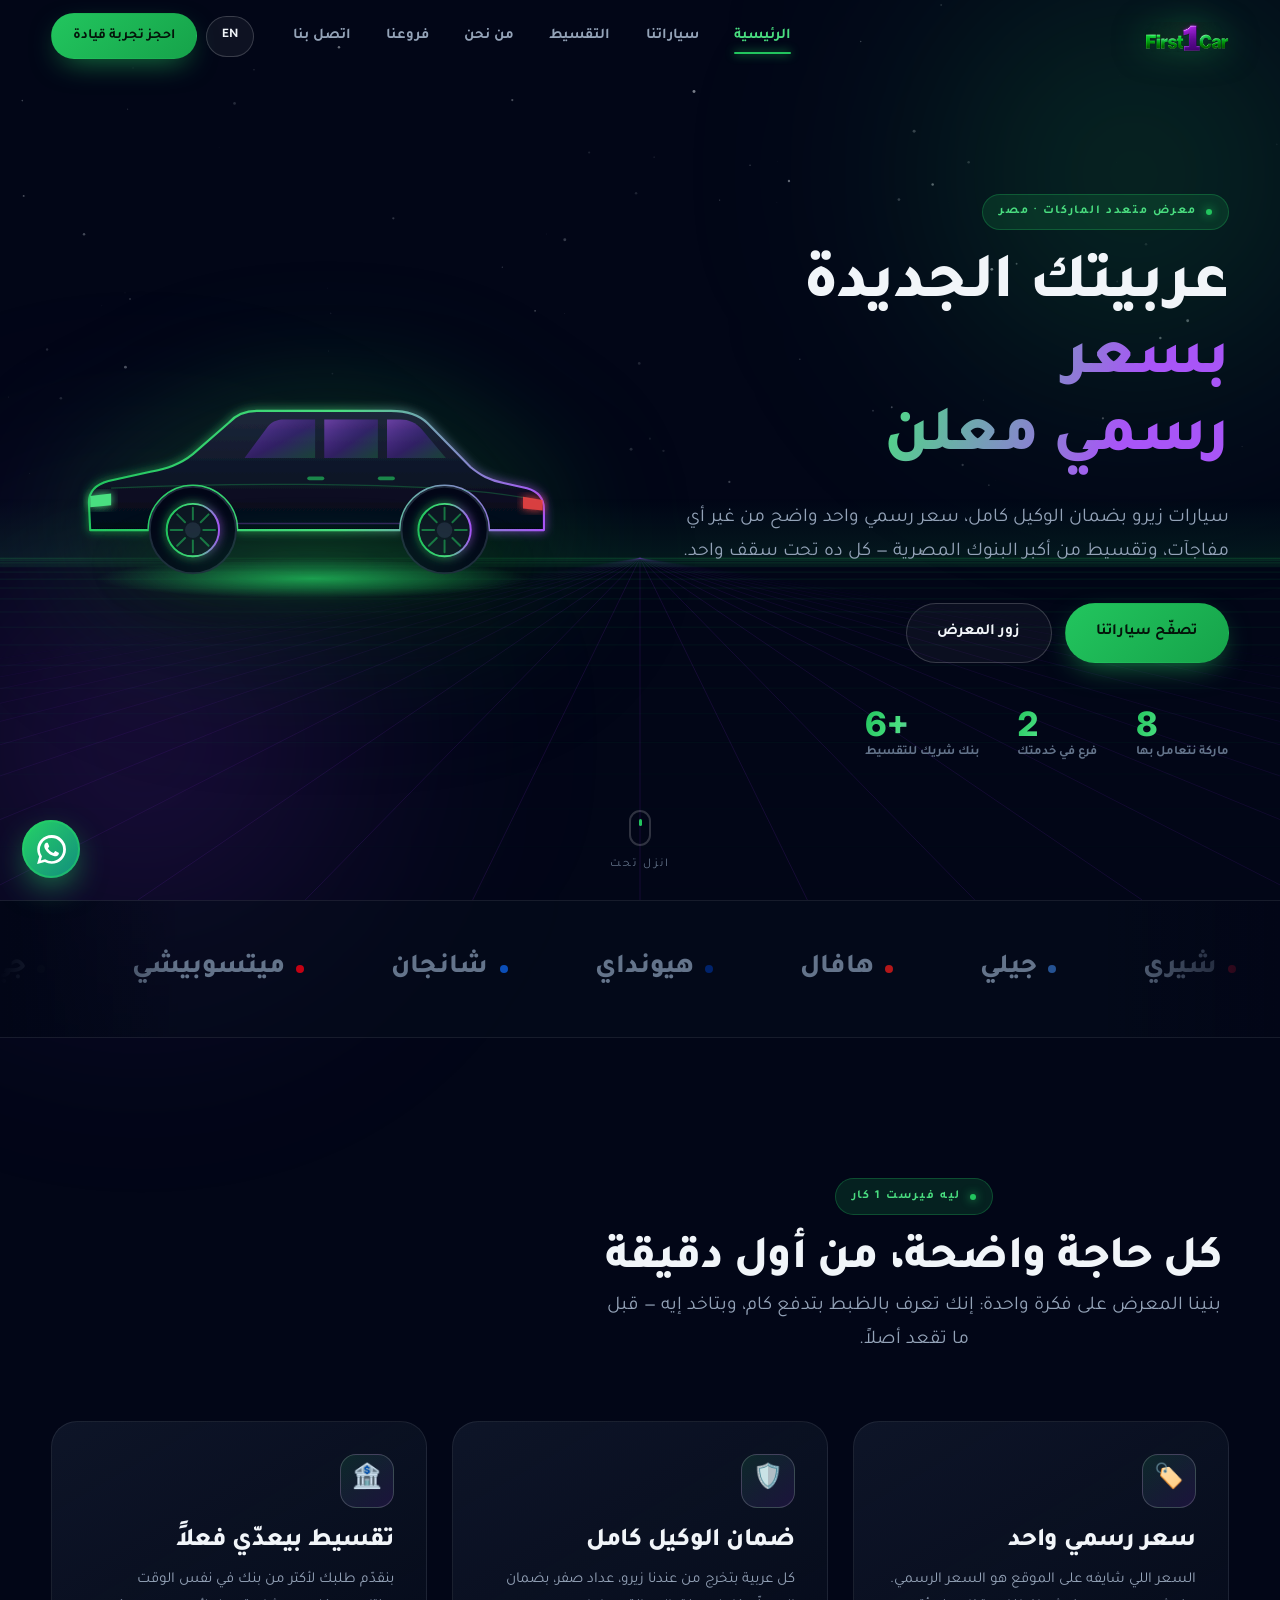
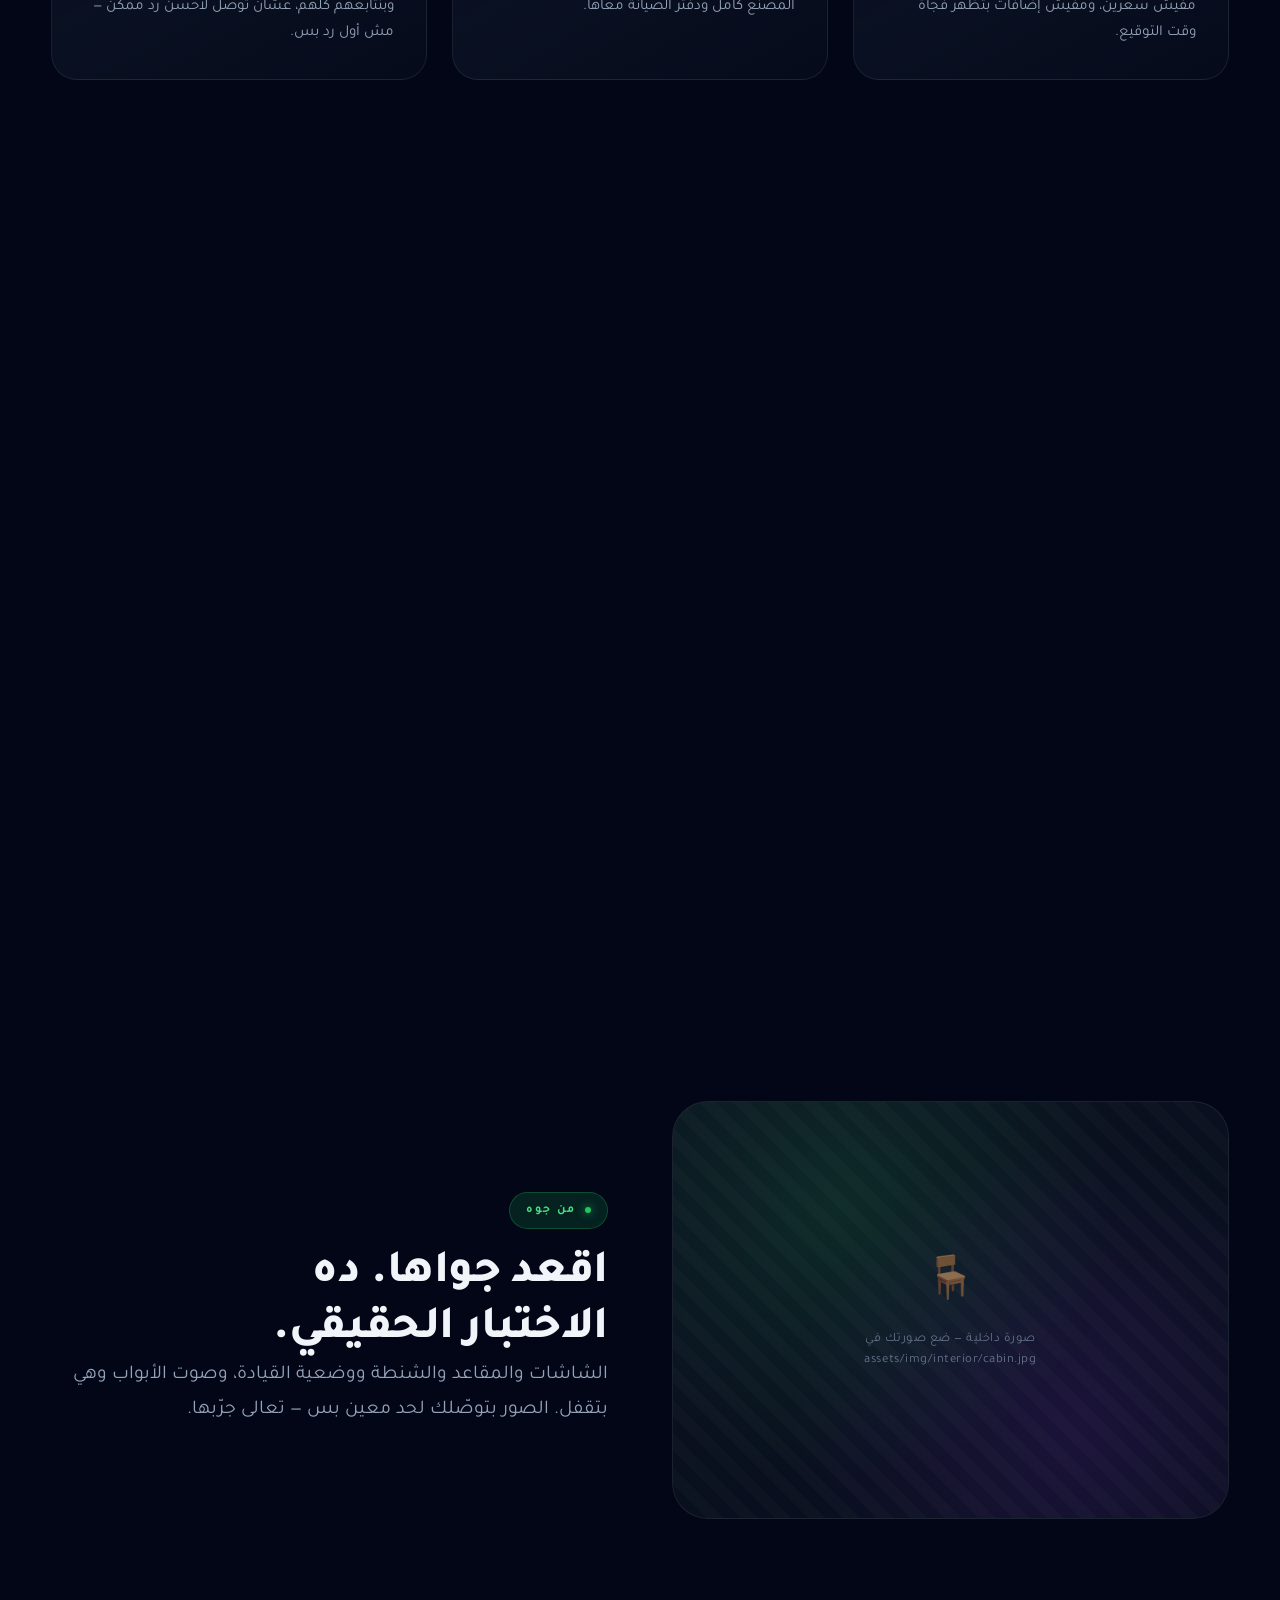
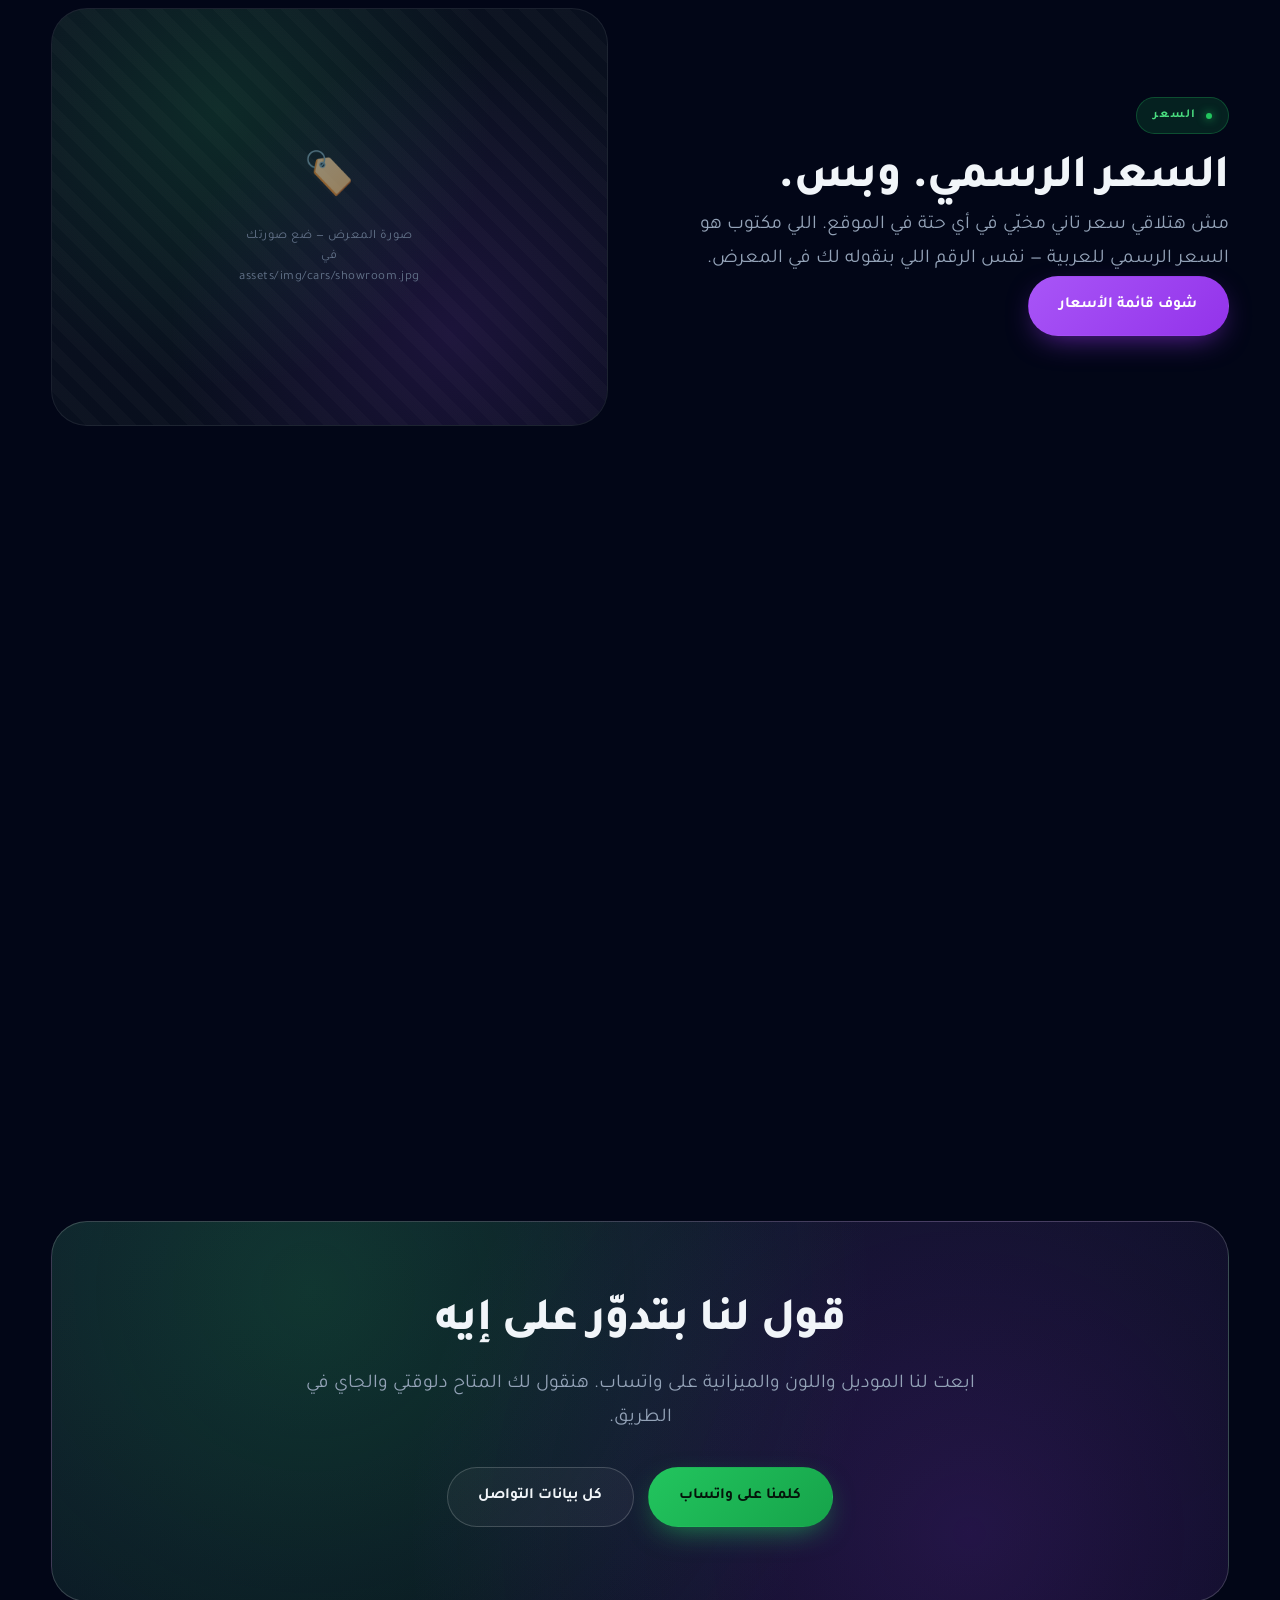
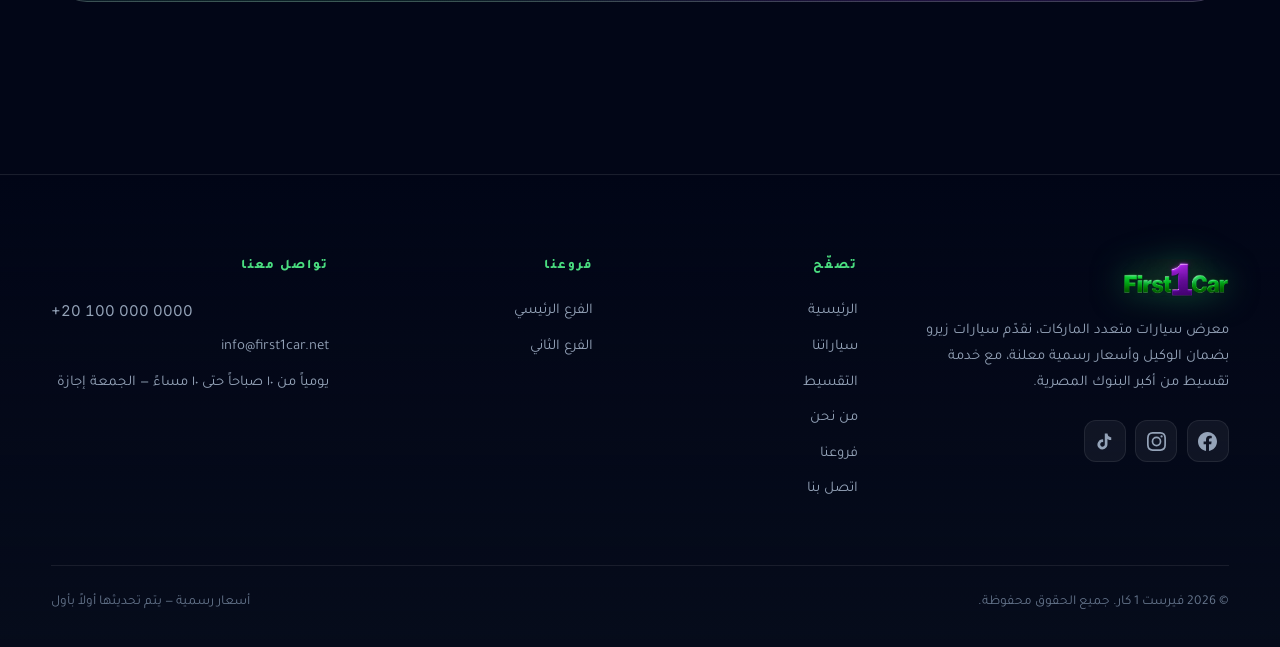
==== index.html @ 039c77cf "Add First 1 Car public website Arabic-first customer site for the showroom, with an English toggle a" ====
<!DOCTYPE html>
<html lang="ar" dir="rtl">
<head>
<meta charset="UTF-8">
<meta name="viewport" content="width=device-width,initial-scale=1,viewport-fit=cover">
<title>فيرست 1 كار — سيارات زيرو بأسعار رسمية | First 1 Car</title>
<meta name="description" content="فيرست 1 كار — معرض سيارات متعدد الماركات في مصر. سيارات زيرو بضمان الوكيل، أسعار رسمية معلنة، وتقسيط من أكبر البنوك المصرية.">
<meta name="theme-color" content="#020617">

<meta property="og:type" content="website">
<meta property="og:title" content="فيرست 1 كار — سيارات زيرو بأسعار رسمية">
<meta property="og:description" content="سيارات زيرو بضمان الوكيل، أسعار رسمية معلنة، وتقسيط من أكبر البنوك المصرية.">
<meta property="og:image" content="assets/img/logo.png">
<meta name="twitter:card" content="summary_large_image">

<link rel="icon" href="assets/img/logo.png">
<link rel="preconnect" href="https://fonts.googleapis.com">
<link rel="preconnect" href="https://fonts.gstatic.com" crossorigin>
<link href="https://fonts.googleapis.com/css2?family=Inter:wght@400;500;600;700;800&family=Tajawal:wght@400;500;700;800&display=swap" rel="stylesheet">
<link rel="stylesheet" href="assets/css/base.css">
<link rel="stylesheet" href="assets/css/components.css">
<link rel="stylesheet" href="assets/css/pages.css">
</head>
<body>

<canvas id="bg-canvas"></canvas>
<div class="bg-orb g"></div>
<div class="bg-orb v"></div>

<div id="site-header"></div>

<main>

  <!-- ═══ HERO ═══════════════════════════════════════════════════════ -->
  <section class="hero">
    <div class="hero-inner">

      <div class="hero-copy">
        <span class="eyebrow" data-en="Multi-brand showroom · Egypt">معرض متعدد الماركات · مصر</span>

        <h1>
          <span class="line"><span>عربيتك الجديدة</span></span>
          <span class="line"><span class="grad">بسعر رسمي معلن</span></span>
        </h1>

        <p class="lead" data-en="Brand-new cars with full agency warranty, one clear official price with nothing hidden, and instalment plans from Egypt's biggest banks — all under one roof.">
          سيارات زيرو بضمان الوكيل كامل، سعر رسمي واحد واضح من غير أي مفاجآت،
          وتقسيط من أكبر البنوك المصرية — كل ده تحت سقف واحد.
        </p>

        <div class="hero-cta">
          <a class="btn btn-primary" href="cars.html" data-en="Browse our cars">تصفّح سياراتنا</a>
          <a class="btn btn-ghost" href="branches.html" data-en="Visit a showroom">زور المعرض</a>
        </div>

        <div class="hero-trust">
          <div>
            <b class="num grad" data-count="8" data-suffix="">0</b>
            <small data-en="Brands we carry">ماركة نتعامل بها</small>
          </div>
          <div>
            <b class="num grad" data-count="2" data-suffix="">0</b>
            <small data-en="Showrooms">فرع في خدمتك</small>
          </div>
          <div>
            <b class="num grad" data-count="6" data-suffix="+">0</b>
            <small data-en="Partner banks">بنك شريك للتقسيط</small>
          </div>
        </div>
      </div>

      <div class="hero-stage">
        <div class="streaks">
          <span class="streak" style="top:28%;inset-inline-start:0;width:40%;animation-delay:0s"></span>
          <span class="streak" style="top:52%;inset-inline-start:0;width:55%;animation-delay:.9s"></span>
          <span class="streak" style="top:71%;inset-inline-start:0;width:32%;animation-delay:1.7s"></span>
        </div>
        <img class="car-art" src="assets/img/car-hero.svg" alt="" width="800" height="400">
        <div class="car-pad"></div>
      </div>

    </div>

    <div class="scroll-hint">
      <i></i>
      <span data-en="Scroll">انزل تحت</span>
    </div>
  </section>

  <!-- ═══ BRAND MARQUEE ══════════════════════════════════════════════ -->
  <div class="marquee-wrap">
    <div class="marquee" id="marquee"></div>
  </div>

  <!-- ═══ WHY US ═════════════════════════════════════════════════════ -->
  <section class="section">
    <div class="shell">
      <div class="section-head center reveal">
        <span class="eyebrow" data-en="Why First 1 Car">ليه فيرست 1 كار</span>
        <h2 data-en="Everything clear, from the first minute">كل حاجة واضحة، من أول دقيقة</h2>
        <p class="lead" data-en="We built our showroom on one idea: you should know exactly what you are paying and exactly what you are getting — before you sit down.">
          بنينا المعرض على فكرة واحدة: إنك تعرف بالظبط بتدفع كام، وبتاخد إيه — قبل ما تقعد أصلاً.
        </p>
      </div>

      <div class="grid grid-3">
        <article class="card reveal">
          <div class="f-icon">🏷️</div>
          <h3 data-en="One official price">سعر رسمي واحد</h3>
          <p data-en="The price you see on this website is the official price. No two-tier pricing, no surprise add-ons at signing.">
            السعر اللي شايفه على الموقع هو السعر الرسمي. مفيش سعرين، ومفيش إضافات بتظهر فجأة وقت التوقيع.
          </p>
        </article>

        <article class="card reveal" data-delay="1">
          <div class="f-icon">🛡️</div>
          <h3 data-en="Full agency warranty">ضمان الوكيل كامل</h3>
          <p data-en="Every car leaves us brand new, zero kilometres, with the manufacturer's full warranty and service book.">
            كل عربية بتخرج من عندنا زيرو، عداد صفر، بضمان المصنّع كامل ودفتر الصيانة معاها.
          </p>
        </article>

        <article class="card reveal" data-delay="2">
          <div class="f-icon">🏦</div>
          <h3 data-en="Financing that actually gets approved">تقسيط بيعدّي فعلاً</h3>
          <p data-en="We file your request with several banks at once and follow every one of them up, so you get the best answer available — not just the first.">
            بنقدّم طلبك لأكتر من بنك في نفس الوقت وبنتابعهم كلهم، عشان توصل لأحسن رد ممكن — مش أول رد بس.
          </p>
        </article>

        <article class="card reveal">
          <div class="f-icon">🚗</div>
          <h3 data-en="Eight brands, one showroom">٨ ماركات، معرض واحد</h3>
          <p data-en="Compare a Tiggo against a Jolion against a Tucson in the same visit, with someone who knows all three.">
            قارن بين تيجو وجوليون وتوسان في نفس الزيارة، مع حد فاهم في التلاتة كويس.
          </p>
        </article>

        <article class="card reveal" data-delay="1">
          <div class="f-icon">📍</div>
          <h3 data-en="Branches close to you">فروع قريبة منك</h3>
          <p data-en="Our showrooms are open daily, and any car in stock at one branch can be brought to the other.">
            معارضنا فاتحة يومياً، وأي عربية موجودة في فرع نقدر نجيبها للفرع التاني.
          </p>
        </article>

        <article class="card reveal" data-delay="2">
          <div class="f-icon">🤝</div>
          <h3 data-en="We stay after the sale">وجودنا مبيخلصش بالبيع</h3>
          <p data-en="Licensing, plates, insurance, first service — we walk you through the parts nobody explains.">
            الترخيص واللوحات والتأمين وأول صيانة — بنمشي معاك في الحاجات اللي محدش بيشرحها.
          </p>
        </article>
      </div>
    </div>
  </section>

  <!-- ═══ SHOWCASE ═══════════════════════════════════════════════════ -->
  <section class="showcase">
    <div class="shell">

      <div class="showcase-row reveal">
        <div class="showcase-copy">
          <span class="eyebrow" data-en="The exterior">من بره</span>
          <h2 data-en="Every angle, before you commit">شوفها من كل زاوية، قبل ما تقرر</h2>
          <p class="lead" data-en="Walk around the car in the showroom, in daylight, with the paint clean and the doors open. We would rather you take an hour now than have a question later.">
            لُف حوالين العربية في المعرض، في ضوء النهار، والدهان نضيف والأبواب مفتوحة.
            نفضّل تاخد ساعة دلوقتي، على إن يفضل عندك سؤال بعدين.
          </p>
        </div>
        <div class="showcase-media">
          <div class="ph"><div class="ph-inner"><span>🚘</span>
            <small data-en="Exterior photo — drop your own image at assets/img/cars/exterior.jpg">
              صورة خارجية — ضع صورتك في assets/img/cars/exterior.jpg</small>
          </div></div>
        </div>
      </div>

      <div class="showcase-row reveal">
        <div class="showcase-copy">
          <span class="eyebrow" data-en="The interior">من جوه</span>
          <h2 data-en="Sit in it. That is the real test.">اقعد جواها. ده الاختبار الحقيقي.</h2>
          <p class="lead" data-en="Screens, seats, boot space, the driving position, how the doors sound when they close. Photos only get you so far — come and try it.">
            الشاشات والمقاعد والشنطة ووضعية القيادة، وصوت الأبواب وهي بتقفل.
            الصور بتوصّلك لحد معين بس — تعالى جرّبها.
          </p>
        </div>
        <div class="showcase-media">
          <div class="ph"><div class="ph-inner"><span>🪑</span>
            <small data-en="Interior photo — drop your own image at assets/img/interior/cabin.jpg">
              صورة داخلية — ضع صورتك في assets/img/interior/cabin.jpg</small>
          </div></div>
        </div>
      </div>

      <div class="showcase-row reveal">
        <div class="showcase-copy">
          <span class="eyebrow" data-en="The price">السعر</span>
          <h2 data-en="The official price. That is all we publish.">السعر الرسمي. وبس.</h2>
          <p class="lead" data-en="You will not find a second price hidden anywhere on this site. What is listed is the official price of the car — the same number we quote in the showroom.">
            مش هتلاقي سعر تاني مخبّي في أي حتة في الموقع. اللي مكتوب هو السعر الرسمي للعربية —
            نفس الرقم اللي بنقوله لك في المعرض.
          </p>
          <a class="btn btn-violet" href="cars.html" data-en="See the price list">شوف قائمة الأسعار</a>
        </div>
        <div class="showcase-media">
          <div class="ph"><div class="ph-inner"><span>🏷️</span>
            <small data-en="Showroom photo — drop your own image at assets/img/cars/showroom.jpg">
              صورة المعرض — ضع صورتك في assets/img/cars/showroom.jpg</small>
          </div></div>
        </div>
      </div>

    </div>
  </section>

  <!-- ═══ STATS ══════════════════════════════════════════════════════ -->
  <section class="section">
    <div class="shell">
      <div class="grid grid-4">
        <div class="stat reveal">
          <b class="num" data-count="8">0</b>
          <small data-en="Brands">ماركة</small>
        </div>
        <div class="stat reveal" data-delay="1">
          <b class="num" data-count="20" data-suffix="+">0</b>
          <small data-en="Models available">موديل متاح</small>
        </div>
        <div class="stat reveal" data-delay="2">
          <b class="num" data-count="6" data-suffix="+">0</b>
          <small data-en="Partner banks">بنك شريك</small>
        </div>
        <div class="stat reveal" data-delay="3">
          <b class="num" data-count="0">0</b>
          <small data-en="Kilometres on every car">كيلومتر على كل عربية</small>
        </div>
      </div>
    </div>
  </section>

  <!-- ═══ CTA ════════════════════════════════════════════════════════ -->
  <section class="section">
    <div class="shell">
      <div class="cta-band reveal">
        <h2 data-en="Tell us what you are looking for">قول لنا بتدوّر على إيه</h2>
        <p class="lead" data-en="Send us the model, the colour and your budget on WhatsApp. We will tell you what is available now and what is on the way.">
          ابعت لنا الموديل واللون والميزانية على واتساب. هنقول لك المتاح دلوقتي والجاي في الطريق.
        </p>
        <div class="hero-cta">
          <a class="btn btn-primary" id="cta-wa" href="#" target="_blank" rel="noopener" data-en="Chat on WhatsApp">كلمنا على واتساب</a>
          <a class="btn btn-ghost" href="contact.html" data-en="All contact details">كل بيانات التواصل</a>
        </div>
      </div>
    </div>
  </section>

</main>

<div id="site-footer"></div>

<script src="assets/js/data.js"></script>
<script src="assets/js/site.js"></script>
<script src="assets/js/bg.js"></script>
<script>
  document.getElementById('cta-wa').href = 'https://wa.me/' + SITE.contact.whatsapp;
</script>
</body>
</html>
---- assets/css/base.css ----
/* ============================================================================
   First 1 Car — Design system
   Brand: neon green (#22c55e) + violet (#9333ea) on near-black, taken from
   the logo and the internal system's existing look.
   ============================================================================ */

:root{
  /* brand */
  --green:#22c55e;   --green-2:#4ade80;  --green-dim:rgba(34,197,94,.14);
  --violet:#9333ea;  --violet-2:#a855f7; --violet-dim:rgba(147,51,234,.14);

  /* surfaces */
  --bg:#020617;      --bg-2:#070d1c;     --bg-3:#0b1220;
  --surface:rgba(15,23,42,.72);
  --surface-solid:#0d1526;
  --border:rgba(255,255,255,.08);
  --border-hi:rgba(255,255,255,.18);

  /* text */
  --text:#f1f5f9;    --muted:#94a3b8;    --faint:#64748b;

  /* type */
  --font-ar:'Tajawal',system-ui,sans-serif;
  --font-en:'Inter',system-ui,sans-serif;

  /* shape */
  --r-sm:12px; --r:18px; --r-lg:26px; --r-xl:36px;
  --shell:min(1240px,92vw);

  /* motion */
  --ease:cubic-bezier(.22,1,.36,1);
  --tr:.45s var(--ease);

  --nav-h:74px;
}

*,*::before,*::after{margin:0;padding:0;box-sizing:border-box}

html{
  scroll-behavior:smooth;
  -webkit-text-size-adjust:100%;
}

body{
  background:var(--bg);
  color:var(--text);
  font-family:var(--font-ar);
  font-size:16px;
  line-height:1.75;
  overflow-x:hidden;
  -webkit-font-smoothing:antialiased;
  text-rendering:optimizeLegibility;
}
html[lang="en"] body{font-family:var(--font-en);line-height:1.65}

/* the page sits above the fixed canvas backdrop */
main,footer,header{position:relative;z-index:2}

img{max-width:100%;display:block}
a{color:inherit;text-decoration:none}
button,input,textarea,select{font:inherit;color:inherit}
::selection{background:var(--violet);color:#fff}

/* ── Typography ───────────────────────────────────────────────────────── */
h1,h2,h3,h4{line-height:1.2;font-weight:800;letter-spacing:-.01em}
h1{font-size:clamp(2.2rem,5.6vw,4rem);text-wrap:balance}
h2{font-size:clamp(1.75rem,4vw,2.9rem);text-wrap:balance}
h3{font-size:clamp(1.2rem,2.4vw,1.6rem)}
p{color:var(--muted)}

.lead{font-size:clamp(1.02rem,2.1vw,1.22rem);color:var(--muted);max-width:62ch}

/* gradient headline text */
.grad{
  background:linear-gradient(110deg,var(--green) 0%,var(--green-2) 32%,var(--violet-2) 78%);
  -webkit-background-clip:text;background-clip:text;
  -webkit-text-fill-color:transparent;color:transparent;
}
.grad-v{
  background:linear-gradient(110deg,var(--violet-2),var(--green-2));
  -webkit-background-clip:text;background-clip:text;
  -webkit-text-fill-color:transparent;color:transparent;
}

/* ── Layout ───────────────────────────────────────────────────────────── */
.shell{width:var(--shell);margin-inline:auto}
.section{padding:clamp(72px,11vw,148px) 0;position:relative}
.section-head{margin-bottom:clamp(36px,5vw,64px);max-width:70ch}

.eyebrow{
  display:inline-flex;align-items:center;gap:.55rem;
  font-size:.76rem;font-weight:700;letter-spacing:.14em;text-transform:uppercase;
  color:var(--green-2);
  background:var(--green-dim);
  border:1px solid rgba(34,197,94,.28);
  padding:.42rem 1rem;border-radius:999px;margin-bottom:1.15rem;
}
.eyebrow::before{
  content:"";width:6px;height:6px;border-radius:50%;
  background:var(--green);box-shadow:0 0 10px var(--green);
  animation:pulse 2.4s ease-in-out infinite;
}
@keyframes pulse{0%,100%{opacity:1;transform:scale(1)}50%{opacity:.35;transform:scale(.7)}}

/* ── Buttons ──────────────────────────────────────────────────────────── */
.btn{
  display:inline-flex;align-items:center;justify-content:center;gap:.6rem;
  padding:.95rem 1.9rem;border-radius:999px;border:1px solid transparent;
  font-weight:700;font-size:.97rem;cursor:pointer;
  transition:transform var(--tr),box-shadow var(--tr),background var(--tr),border-color var(--tr);
  will-change:transform;
}
.btn:hover{transform:translateY(-3px)}
.btn:active{transform:translateY(-1px)}

.btn-primary{
  background:linear-gradient(135deg,var(--green),#16a34a);
  color:#04140a;
  box-shadow:0 10px 30px -10px rgba(34,197,94,.7);
}
.btn-primary:hover{box-shadow:0 18px 44px -12px rgba(34,197,94,.85)}

.btn-violet{
  background:linear-gradient(135deg,var(--violet-2),var(--violet));
  color:#fff;
  box-shadow:0 10px 30px -10px rgba(147,51,234,.7);
}
.btn-violet:hover{box-shadow:0 18px 44px -12px rgba(147,51,234,.85)}

.btn-ghost{
  background:rgba(255,255,255,.04);
  border-color:var(--border-hi);
  color:var(--text);
  backdrop-filter:blur(12px);
}
.btn-ghost:hover{background:rgba(255,255,255,.09);border-color:var(--green)}

/* ── Cards / glass ────────────────────────────────────────────────────── */
.glass{
  background:var(--surface);
  border:1px solid var(--border);
  border-radius:var(--r-lg);
  backdrop-filter:blur(22px);
  -webkit-backdrop-filter:blur(22px);
}

.card{
  position:relative;overflow:hidden;
  background:linear-gradient(150deg,rgba(15,23,42,.9),rgba(7,13,28,.75));
  border:1px solid var(--border);
  border-radius:var(--r-lg);
  padding:clamp(1.4rem,2.6vw,2rem);
  transition:transform var(--tr),border-color var(--tr),box-shadow var(--tr);
}
/* the sweep of light that follows the cursor */
.card::before{
  content:"";position:absolute;inset:0;pointer-events:none;opacity:0;
  transition:opacity var(--tr);
  background:radial-gradient(420px circle at var(--mx,50%) var(--my,50%),
             rgba(34,197,94,.13),transparent 62%);
}
.card:hover{
  transform:translateY(-7px);
  border-color:rgba(34,197,94,.4);
  box-shadow:0 26px 60px -28px rgba(34,197,94,.55);
}
.card:hover::before{opacity:1}

/* ── Scroll reveal ────────────────────────────────────────────────────── */
.reveal{
  opacity:0;transform:translateY(38px);
  transition:opacity .95s var(--ease),transform .95s var(--ease);
}
.reveal.in{opacity:1;transform:none}
.reveal[data-delay="1"]{transition-delay:.09s}
.reveal[data-delay="2"]{transition-delay:.18s}
.reveal[data-delay="3"]{transition-delay:.27s}
.reveal[data-delay="4"]{transition-delay:.36s}
.reveal[data-delay="5"]{transition-delay:.45s}

@media (prefers-reduced-motion:reduce){
  html{scroll-behavior:auto}
  .reveal{opacity:1;transform:none;transition:none}
  *,*::before,*::after{animation-duration:.01ms !important;animation-iteration-count:1 !important;
                       transition-duration:.01ms !important}
}

/* ── Utility ──────────────────────────────────────────────────────────── */
.center{text-align:center}
.center .lead{margin-inline:auto}
.sr-only{position:absolute;width:1px;height:1px;padding:0;overflow:hidden;
  clip:rect(0,0,0,0);white-space:nowrap;border:0}

/* numbers stay latin & LTR even inside Arabic text */
.num{font-family:var(--font-en);font-variant-numeric:tabular-nums;direction:ltr;unicode-bidi:isolate}

/* mirror-safe icons in RTL */
html[dir="rtl"] .flip{transform:scaleX(-1)}
---- assets/css/components.css ----
/* ============================================================================
   First 1 Car — Navigation, footer, and shared page furniture
   ============================================================================ */

/* ── Fixed canvas backdrop (starfield + horizon grid) ─────────────────── */
#bg-canvas{
  position:fixed;inset:0;width:100%;height:100%;
  z-index:0;pointer-events:none;
}
.bg-orb{
  position:fixed;border-radius:50%;filter:blur(110px);
  z-index:0;pointer-events:none;will-change:transform;
}
.bg-orb.g{width:min(600px,70vw);height:min(600px,70vw);top:-14%;inset-inline-start:-12%;
  background:radial-gradient(circle,rgba(34,197,94,.26),transparent 68%)}
.bg-orb.v{width:min(640px,74vw);height:min(640px,74vw);bottom:-18%;inset-inline-end:-14%;
  background:radial-gradient(circle,rgba(147,51,234,.24),transparent 68%)}

/* ── Header ───────────────────────────────────────────────────────────── */
.nav{
  position:fixed;inset-inline:0;top:0;z-index:100;height:var(--nav-h);
  display:flex;align-items:center;
  transition:background var(--tr),border-color var(--tr),backdrop-filter var(--tr);
  border-bottom:1px solid transparent;
}
.nav.scrolled{
  background:rgba(2,6,23,.82);
  backdrop-filter:blur(20px);-webkit-backdrop-filter:blur(20px);
  border-bottom-color:var(--border);
}
.nav-inner{width:var(--shell);margin-inline:auto;display:flex;align-items:center;gap:1.5rem}

.brand{display:flex;align-items:center;gap:.7rem;font-weight:800;font-size:1.06rem;flex-shrink:0}
.brand img{height:30px;width:auto;filter:drop-shadow(0 0 16px rgba(34,197,94,.5))}
.footer .brand img{height:38px}

.nav-links{display:flex;align-items:center;gap:.3rem;margin-inline-start:auto}
.nav-links a{
  position:relative;padding:.55rem .95rem;border-radius:10px;
  font-size:.93rem;font-weight:600;color:var(--muted);
  transition:color var(--tr),background var(--tr);
}
.nav-links a:hover{color:var(--text);background:rgba(255,255,255,.05)}
.nav-links a.active{color:var(--green-2)}
.nav-links a.active::after{
  content:"";position:absolute;bottom:.24rem;inset-inline:.95rem;height:2px;border-radius:2px;
  background:var(--green);box-shadow:0 0 10px var(--green);
}

.nav-actions{display:flex;align-items:center;gap:.6rem;flex-shrink:0}

.lang-btn{
  padding:.5rem .9rem;border-radius:999px;cursor:pointer;
  background:rgba(255,255,255,.05);border:1px solid var(--border-hi);
  font-size:.82rem;font-weight:700;letter-spacing:.02em;
  transition:background var(--tr),border-color var(--tr),color var(--tr);
}
.lang-btn:hover{background:var(--violet-dim);border-color:var(--violet-2);color:var(--violet-2)}

.nav-cta{padding:.62rem 1.3rem;font-size:.88rem}

/* burger */
.burger{
  display:none;width:44px;height:44px;border-radius:12px;cursor:pointer;
  background:rgba(255,255,255,.05);border:1px solid var(--border-hi);
  position:relative;flex-shrink:0;
}
.burger span{
  position:absolute;inset-inline-start:12px;width:20px;height:2px;border-radius:2px;
  background:var(--text);transition:transform var(--tr),opacity var(--tr),top var(--tr);
}
.burger span:nth-child(1){top:15px}
.burger span:nth-child(2){top:21px}
.burger span:nth-child(3){top:27px}
.burger.open span:nth-child(1){top:21px;transform:rotate(45deg)}
.burger.open span:nth-child(2){opacity:0}
.burger.open span:nth-child(3){top:21px;transform:rotate(-45deg)}

/* mobile drawer */
.drawer{
  position:fixed;inset:var(--nav-h) 0 auto 0;z-index:99;
  background:rgba(2,6,23,.97);backdrop-filter:blur(24px);
  border-bottom:1px solid var(--border);
  padding:1.1rem var(--shell-pad,5vw) 1.8rem;
  display:flex;flex-direction:column;gap:.25rem;
  transform:translateY(-14px);opacity:0;visibility:hidden;
  transition:transform var(--tr),opacity var(--tr),visibility var(--tr);
}
.drawer.open{transform:none;opacity:1;visibility:visible}
.drawer a{
  padding:.95rem .6rem;border-radius:12px;font-weight:700;font-size:1.03rem;
  border-bottom:1px solid rgba(255,255,255,.05);
}
.drawer a.active{color:var(--green-2)}
.drawer .btn{margin-top:1rem}

@media (max-width:940px){
  .nav-links{display:none}
  .nav-cta{display:none}
  .burger{display:block;margin-inline-start:auto}
  .nav-actions{gap:.5rem}
}

/* ── Footer ───────────────────────────────────────────────────────────── */
.footer{
  border-top:1px solid var(--border);
  background:linear-gradient(180deg,transparent,rgba(7,13,28,.85));
  padding:clamp(48px,7vw,84px) 0 2rem;margin-top:2rem;
}
.footer-grid{
  display:grid;gap:clamp(2rem,4vw,3.4rem);
  grid-template-columns:1.5fr 1fr 1fr 1.3fr;
}
@media (max-width:860px){.footer-grid{grid-template-columns:1fr 1fr}}
@media (max-width:520px){.footer-grid{grid-template-columns:1fr}}

.footer h4{font-size:.82rem;letter-spacing:.14em;text-transform:uppercase;
  color:var(--green-2);margin-bottom:1.15rem;font-weight:800}
.footer-col a,.footer-col p{display:block;color:var(--muted);font-size:.93rem;
  padding:.3rem 0;transition:color var(--tr)}
.footer-col a:hover{color:var(--green-2)}
.footer .brand{margin-bottom:1rem}
.footer .lead{font-size:.93rem}

.socials{display:flex;gap:.6rem;margin-top:1.2rem}
.socials a{
  width:42px;height:42px;border-radius:12px;display:grid;place-items:center;
  background:rgba(255,255,255,.05);border:1px solid var(--border);
  transition:transform var(--tr),background var(--tr),border-color var(--tr);
}
.socials a:hover{transform:translateY(-4px);background:var(--green-dim);border-color:var(--green)}
.socials svg{width:19px;height:19px;fill:currentColor}

.footer-bottom{
  margin-top:clamp(2.4rem,5vw,3.6rem);padding-top:1.6rem;
  border-top:1px solid var(--border);
  display:flex;justify-content:space-between;align-items:center;gap:1rem;flex-wrap:wrap;
  font-size:.85rem;color:var(--faint);
}

/* ── Floating WhatsApp ────────────────────────────────────────────────── */
.wa-float{
  position:fixed;inset-block-end:22px;inset-inline-end:22px;z-index:90;
  width:58px;height:58px;border-radius:50%;display:grid;place-items:center;
  background:linear-gradient(135deg,#25d366,#128c7e);
  box-shadow:0 12px 34px -8px rgba(37,211,102,.75);
  transition:transform var(--tr);
}
.wa-float:hover{transform:scale(1.09) translateY(-3px)}
.wa-float svg{width:29px;height:29px;fill:#fff}
.wa-float::after{
  content:"";position:absolute;inset:0;border-radius:50%;
  border:2px solid rgba(37,211,102,.55);
  animation:ring 2.6s ease-out infinite;
}
@keyframes ring{0%{transform:scale(1);opacity:.9}100%{transform:scale(1.75);opacity:0}}

/* ── Page hero (inner pages) ──────────────────────────────────────────── */
.page-hero{
  padding:calc(var(--nav-h) + clamp(56px,8vw,96px)) 0 clamp(40px,6vw,70px);
  position:relative;text-align:center;
}
.page-hero h1{margin-bottom:1.1rem}
.page-hero .lead{margin-inline:auto}

/* ── Section divider (glowing hairline) ───────────────────────────────── */
.hr-glow{
  height:1px;border:0;
  background:linear-gradient(90deg,transparent,rgba(34,197,94,.55),rgba(147,51,234,.55),transparent);
}
---- assets/css/pages.css ----
/* ============================================================================
   First 1 Car — Page sections
   ============================================================================ */

/* ══ HERO ═══════════════════════════════════════════════════════════════ */
.hero{
  min-height:100svh;display:flex;align-items:center;
  padding:calc(var(--nav-h) + 3rem) 0 4rem;
  position:relative;overflow:hidden;perspective:1400px;
}
.hero-inner{
  width:var(--shell);margin-inline:auto;
  display:grid;grid-template-columns:1.06fr .94fr;gap:clamp(2rem,5vw,4.5rem);
  align-items:center;
}
@media (max-width:1000px){
  .hero-inner{grid-template-columns:1fr;text-align:center}
  .hero-copy .lead{margin-inline:auto}
  .hero-cta{justify-content:center}
  .hero-trust{justify-content:center}
}

.hero h1{margin-bottom:1.35rem;max-width:14ch}
@media (max-width:1000px){.hero h1{max-width:none;margin-inline:auto}}
.hero h1 .line{display:block;overflow:hidden}
.hero h1 .line > span{
  display:block;
  animation:riseIn 1.15s var(--ease) both;
}
.hero h1 .line:nth-child(1) > span{animation-delay:.1s}
.hero h1 .line:nth-child(2) > span{animation-delay:.25s}
@keyframes riseIn{from{transform:translateY(105%)}to{transform:none}}

.hero-copy .lead{margin-bottom:2.1rem;animation:fadeUp 1s var(--ease) .5s both}
@keyframes fadeUp{from{opacity:0;transform:translateY(24px)}to{opacity:1;transform:none}}

.hero-cta{display:flex;gap:.85rem;flex-wrap:wrap;animation:fadeUp 1s var(--ease) .68s both}

.hero-trust{
  display:flex;gap:clamp(1.2rem,3vw,2.6rem);margin-top:2.8rem;flex-wrap:wrap;
  animation:fadeUp 1s var(--ease) .86s both;
}
.hero-trust div{display:flex;flex-direction:column;gap:.1rem}
.hero-trust b{font-size:clamp(1.5rem,3vw,2.1rem);font-weight:800;line-height:1}
.hero-trust small{font-size:.8rem;color:var(--faint);font-weight:600}

/* ── the 3D car stage ── */
.hero-stage{
  position:relative;transform-style:preserve-3d;
  animation:fadeUp 1.2s var(--ease) .4s both;
}
.car-art{
  width:100%;height:auto;
  filter:drop-shadow(0 40px 60px rgba(0,0,0,.7))
         drop-shadow(0 0 60px rgba(34,197,94,.28));
  animation:hover 6s ease-in-out infinite;
  will-change:transform;
}
@keyframes hover{0%,100%{transform:translateY(0)}50%{transform:translateY(-16px)}}

/* the glowing pad the car sits on */
.car-pad{
  position:absolute;inset-inline:8%;bottom:6%;height:60px;border-radius:50%;
  background:radial-gradient(ellipse,rgba(34,197,94,.35),transparent 68%);
  filter:blur(22px);
  animation:padPulse 6s ease-in-out infinite;
}
@keyframes padPulse{0%,100%{opacity:.75;transform:scaleX(1)}50%{opacity:1;transform:scaleX(.9)}}

/* speed streaks behind the car */
.streaks{position:absolute;inset:0;pointer-events:none;overflow:hidden;border-radius:var(--r-xl)}
.streak{
  position:absolute;height:2px;border-radius:2px;
  background:linear-gradient(90deg,transparent,var(--green),transparent);
  opacity:0;animation:dash 3.4s linear infinite;
}
@keyframes dash{
  0%{opacity:0;transform:translateX(-60%) scaleX(.4)}
  18%{opacity:.85}
  100%{opacity:0;transform:translateX(160%) scaleX(1.5)}
}

/* scroll hint */
.scroll-hint{
  position:absolute;inset-inline:0;bottom:1.6rem;margin-inline:auto;width:max-content;
  display:flex;flex-direction:column;align-items:center;gap:.5rem;
  font-size:.74rem;letter-spacing:.16em;text-transform:uppercase;color:var(--faint);
  animation:fadeUp 1s var(--ease) 1.2s both;
}
.scroll-hint i{
  width:22px;height:36px;border:2px solid var(--border-hi);border-radius:12px;
  position:relative;display:block;
}
.scroll-hint i::after{
  content:"";position:absolute;top:7px;inset-inline:0;margin-inline:auto;
  width:3px;height:7px;border-radius:2px;background:var(--green);
  animation:wheel 1.9s ease-in-out infinite;
}
@keyframes wheel{0%{opacity:0;transform:translateY(0)}35%{opacity:1}100%{opacity:0;transform:translateY(13px)}}

/* ══ BRAND MARQUEE ══════════════════════════════════════════════════════ */
.marquee-wrap{
  padding:clamp(28px,4vw,44px) 0;
  border-block:1px solid var(--border);
  background:rgba(7,13,28,.55);
  overflow:hidden;position:relative;
}
.marquee-wrap::before,.marquee-wrap::after{
  content:"";position:absolute;top:0;bottom:0;width:14%;z-index:2;pointer-events:none;
}
.marquee-wrap::before{inset-inline-start:0;background:linear-gradient(90deg,var(--bg),transparent)}
.marquee-wrap::after{inset-inline-end:0;background:linear-gradient(270deg,var(--bg),transparent)}
html[dir="rtl"] .marquee-wrap::before{background:linear-gradient(270deg,var(--bg),transparent)}
html[dir="rtl"] .marquee-wrap::after{background:linear-gradient(90deg,var(--bg),transparent)}

.marquee{display:flex;width:max-content;animation:slide 34s linear infinite}
.marquee-wrap:hover .marquee{animation-play-state:paused}
@keyframes slide{from{transform:translateX(0)}to{transform:translateX(-50%)}}
html[dir="rtl"] .marquee{animation-name:slideR}
@keyframes slideR{from{transform:translateX(0)}to{transform:translateX(50%)}}

.marquee-item{
  display:flex;align-items:center;justify-content:center;gap:.7rem;
  padding:0 clamp(1.6rem,3.4vw,3rem);flex-shrink:0;
  font-size:clamp(1.15rem,2.4vw,1.7rem);font-weight:800;
  color:var(--faint);white-space:nowrap;
  transition:color var(--tr),transform var(--tr);
}
.marquee-item:hover{color:var(--text);transform:scale(1.08)}
.marquee-item .dot{width:8px;height:8px;border-radius:50%;flex-shrink:0;opacity:.85}

/* ══ FEATURE CARDS ══════════════════════════════════════════════════════ */
.grid{display:grid;gap:clamp(1rem,2vw,1.6rem)}
.grid-2{grid-template-columns:repeat(2,1fr)}
.grid-3{grid-template-columns:repeat(3,1fr)}
.grid-4{grid-template-columns:repeat(4,1fr)}
@media (max-width:980px){.grid-3,.grid-4{grid-template-columns:repeat(2,1fr)}}
@media (max-width:620px){.grid-2,.grid-3,.grid-4{grid-template-columns:1fr}}

.f-icon{
  width:54px;height:54px;border-radius:16px;display:grid;place-items:center;
  font-size:1.5rem;margin-bottom:1.15rem;
  background:linear-gradient(140deg,var(--green-dim),var(--violet-dim));
  border:1px solid var(--border-hi);
}
.card h3{margin-bottom:.6rem}
.card p{font-size:.95rem}

/* ══ SCROLL SHOWCASE (interior / detail reveals) ════════════════════════ */
.showcase{position:relative;padding:clamp(60px,9vw,120px) 0}
.showcase-row{
  display:grid;grid-template-columns:1fr 1fr;align-items:center;
  gap:clamp(2rem,5vw,4.5rem);margin-bottom:clamp(3.5rem,7vw,7rem);
}
.showcase-row:nth-child(even) .showcase-media{order:-1}
@media (max-width:900px){
  .showcase-row{grid-template-columns:1fr}
  .showcase-row:nth-child(even) .showcase-media{order:0}
}

.showcase-media{
  position:relative;border-radius:var(--r-xl);overflow:hidden;
  border:1px solid var(--border);
  aspect-ratio:4/3;
  background:linear-gradient(150deg,var(--bg-3),var(--bg-2));
  transform:perspective(1200px) rotateY(var(--ry,0deg)) rotateX(var(--rx,0deg));
  transition:transform .55s var(--ease),border-color var(--tr);
  will-change:transform;
}
.showcase-media:hover{border-color:rgba(34,197,94,.42)}
.showcase-media img{width:100%;height:100%;object-fit:cover}

/* placeholder shown until a real photo is dropped in */
.ph{
  position:absolute;inset:0;display:grid;place-items:center;gap:.7rem;
  text-align:center;padding:2rem;
  background:
    radial-gradient(circle at 30% 25%,rgba(34,197,94,.14),transparent 55%),
    radial-gradient(circle at 72% 78%,rgba(147,51,234,.14),transparent 55%),
    repeating-linear-gradient(45deg,rgba(255,255,255,.02) 0 12px,transparent 12px 24px);
}
.ph-inner{display:flex;flex-direction:column;align-items:center;gap:.55rem}
.ph span{font-size:2.6rem;opacity:.55}
.ph small{font-size:.8rem;color:var(--faint);letter-spacing:.04em;max-width:26ch;line-height:1.6}

/* ══ STATS ══════════════════════════════════════════════════════════════ */
.stat{
  text-align:center;padding:clamp(1.5rem,3vw,2.4rem) 1rem;
  border-radius:var(--r-lg);border:1px solid var(--border);
  background:linear-gradient(160deg,rgba(15,23,42,.8),rgba(7,13,28,.6));
  position:relative;overflow:hidden;
}
.stat::after{
  content:"";position:absolute;inset-inline:0;top:0;height:2px;
  background:linear-gradient(90deg,transparent,var(--green),transparent);
  opacity:.7;
}
.stat b{
  display:block;font-size:clamp(2.1rem,5vw,3.4rem);font-weight:800;line-height:1;
  margin-bottom:.45rem;
  background:linear-gradient(135deg,var(--green-2),var(--violet-2));
  -webkit-background-clip:text;background-clip:text;-webkit-text-fill-color:transparent;
}
.stat small{font-size:.86rem;color:var(--muted);font-weight:600}

/* ══ CARS PAGE ══════════════════════════════════════════════════════════ */
.brand-tabs{
  display:flex;gap:.55rem;flex-wrap:wrap;justify-content:center;
  margin-bottom:clamp(2.2rem,4vw,3.4rem);
}
.brand-tab{
  padding:.68rem 1.4rem;border-radius:999px;cursor:pointer;
  background:rgba(255,255,255,.04);border:1px solid var(--border);
  font-weight:700;font-size:.93rem;color:var(--muted);
  transition:all var(--tr);display:inline-flex;align-items:center;gap:.5rem;
}
.brand-tab .dot{width:8px;height:8px;border-radius:50%}
.brand-tab:hover{color:var(--text);border-color:var(--border-hi)}
.brand-tab.active{
  background:linear-gradient(135deg,var(--green),#16a34a);color:#04140a;border-color:transparent;
  box-shadow:0 10px 26px -10px rgba(34,197,94,.7);
}
.brand-tab.active .dot{background:#04140a !important}

.model-card{
  display:flex;flex-direction:column;overflow:hidden;padding:0;
}
.model-media{
  aspect-ratio:16/10;position:relative;overflow:hidden;
  background:linear-gradient(150deg,var(--bg-3),var(--bg-2));
  border-bottom:1px solid var(--border);
}
.model-media img{width:100%;height:100%;object-fit:cover;transition:transform .7s var(--ease)}
.model-card:hover .model-media img{transform:scale(1.07)}

.model-badge{
  position:absolute;top:.85rem;inset-inline-start:.85rem;z-index:2;
  padding:.32rem .8rem;border-radius:999px;font-size:.72rem;font-weight:800;
  background:rgba(2,6,23,.78);border:1px solid var(--border-hi);backdrop-filter:blur(10px);
}
.model-body{padding:1.35rem 1.4rem 1.5rem;display:flex;flex-direction:column;gap:.5rem;flex:1}
.model-body h3{font-size:1.22rem;margin:0}
.model-brand{font-size:.83rem;color:var(--faint);font-weight:600}

.price-row{
  margin-top:auto;padding-top:1.1rem;border-top:1px solid var(--border);
  display:flex;align-items:flex-end;justify-content:space-between;gap:.8rem;flex-wrap:wrap;
}
.price-label{font-size:.74rem;color:var(--faint);font-weight:700;letter-spacing:.06em;
  text-transform:uppercase;display:block;margin-bottom:.15rem}
.price-val{font-size:1.32rem;font-weight:800;color:var(--green-2)}
.price-val.ask{font-size:1rem;color:var(--violet-2)}
.model-cta{
  padding:.55rem 1.1rem;border-radius:999px;font-size:.83rem;font-weight:700;
  background:rgba(255,255,255,.05);border:1px solid var(--border-hi);
  transition:all var(--tr);white-space:nowrap;
}
.model-cta:hover{background:var(--green);color:#04140a;border-color:transparent}

.price-note{
  margin-top:clamp(2rem,4vw,3rem);padding:1.15rem 1.4rem;border-radius:var(--r);
  background:var(--violet-dim);border:1px solid rgba(147,51,234,.3);
  font-size:.89rem;color:#c4b5fd;line-height:1.8;
}

/* ══ BRANCHES ═══════════════════════════════════════════════════════════ */
.branch-card{padding:0;overflow:hidden;display:flex;flex-direction:column}
.branch-map{
  aspect-ratio:16/9;background:linear-gradient(150deg,var(--bg-3),var(--bg-2));
  position:relative;display:grid;place-items:center;border-bottom:1px solid var(--border);
  overflow:hidden;
}
/* faint street-grid pattern behind the pin */
.branch-map::before{
  content:"";position:absolute;inset:0;opacity:.5;
  background-image:
    linear-gradient(rgba(148,163,184,.09) 1px,transparent 1px),
    linear-gradient(90deg,rgba(148,163,184,.09) 1px,transparent 1px);
  background-size:34px 34px;
  mask-image:radial-gradient(circle at 50% 50%,#000,transparent 78%);
  -webkit-mask-image:radial-gradient(circle at 50% 50%,#000,transparent 78%);
}
.pin{
  position:relative;z-index:2;font-size:2.5rem;
  filter:drop-shadow(0 8px 18px rgba(34,197,94,.6));
  animation:hover 3.6s ease-in-out infinite;
}
.branch-body{padding:1.5rem;display:flex;flex-direction:column;gap:.85rem;flex:1}
.branch-body h3{margin:0}
.branch-row{display:flex;align-items:flex-start;gap:.7rem;font-size:.93rem;color:var(--muted)}
.branch-row span:first-child{opacity:.7;flex-shrink:0}
.branch-actions{display:flex;gap:.6rem;margin-top:auto;padding-top:1rem;flex-wrap:wrap}
.branch-actions .btn{padding:.62rem 1.15rem;font-size:.85rem;flex:1;min-width:130px}

/* ══ STEPS (finance) ════════════════════════════════════════════════════ */
.steps{counter-reset:s;display:grid;gap:1.1rem}
.step{
  position:relative;padding:1.5rem 1.6rem 1.5rem 4.6rem;
  border-radius:var(--r-lg);border:1px solid var(--border);
  background:linear-gradient(150deg,rgba(15,23,42,.82),rgba(7,13,28,.6));
  transition:border-color var(--tr),transform var(--tr);
}
html[dir="rtl"] .step{padding:1.5rem 4.6rem 1.5rem 1.6rem}
.step:hover{border-color:rgba(34,197,94,.4);transform:translateX(4px)}
html[dir="rtl"] .step:hover{transform:translateX(-4px)}
.step::before{
  counter-increment:s;content:counter(s);
  position:absolute;top:1.5rem;inset-inline-start:1.5rem;
  width:38px;height:38px;border-radius:12px;display:grid;place-items:center;
  font-family:var(--font-en);font-weight:800;font-size:1.02rem;
  background:linear-gradient(135deg,var(--green),#16a34a);color:#04140a;
}
.step h3{font-size:1.1rem;margin-bottom:.4rem}
.step p{font-size:.93rem;margin:0}

.bank-grid{display:grid;grid-template-columns:repeat(auto-fill,minmax(190px,1fr));gap:.8rem}
.bank{
  padding:1.1rem 1.2rem;border-radius:var(--r);text-align:center;
  border:1px solid var(--border);background:rgba(15,23,42,.6);
  font-weight:700;font-size:.92rem;color:var(--muted);
  transition:all var(--tr);
}
.bank:hover{color:var(--text);border-color:rgba(34,197,94,.4);transform:translateY(-4px)}

/* ══ CONTACT ════════════════════════════════════════════════════════════ */
.contact-grid{display:grid;grid-template-columns:1fr 1fr;gap:clamp(1.6rem,4vw,3.2rem);align-items:start}
@media (max-width:880px){.contact-grid{grid-template-columns:1fr}}

.field{margin-bottom:1.1rem}
.field label{display:block;font-size:.85rem;font-weight:700;margin-bottom:.5rem;color:var(--muted)}
.field input,.field textarea,.field select{
  width:100%;padding:.92rem 1.1rem;border-radius:var(--r-sm);
  background:var(--surface-solid);border:1px solid var(--border);
  outline:none;transition:border-color var(--tr),box-shadow var(--tr);
  font-size:.97rem;
}
.field textarea{min-height:132px;resize:vertical}
.field input:focus,.field textarea:focus,.field select:focus{
  border-color:var(--green);box-shadow:0 0 0 3px var(--green-dim);
}
.field select{appearance:none;cursor:pointer}

.contact-item{
  display:flex;gap:1rem;align-items:flex-start;padding:1.2rem 0;
  border-bottom:1px solid var(--border);
}
.contact-item:last-child{border-bottom:0}
.contact-item .f-icon{width:46px;height:46px;font-size:1.2rem;margin:0;flex-shrink:0;border-radius:13px}
.contact-item b{display:block;font-size:.97rem;margin-bottom:.15rem}
.contact-item a,.contact-item span{color:var(--muted);font-size:.92rem}
.contact-item a:hover{color:var(--green-2)}

/* ══ CTA BANNER ═════════════════════════════════════════════════════════ */
.cta-band{
  position:relative;overflow:hidden;text-align:center;
  border-radius:var(--r-xl);border:1px solid var(--border-hi);
  padding:clamp(2.6rem,6vw,4.6rem) clamp(1.4rem,4vw,3rem);
  background:
    radial-gradient(circle at 22% 18%,rgba(34,197,94,.2),transparent 58%),
    radial-gradient(circle at 78% 82%,rgba(147,51,234,.2),transparent 58%),
    linear-gradient(150deg,rgba(15,23,42,.9),rgba(7,13,28,.85));
}
.cta-band h2{margin-bottom:1rem}
.cta-band .lead{margin:0 auto 2rem}
.cta-band .hero-cta{justify-content:center}

/* ══ ABOUT / values ═════════════════════════════════════════════════════ */
.timeline{position:relative;padding-inline-start:2.2rem}
.timeline::before{
  content:"";position:absolute;inset-block:.6rem;inset-inline-start:6px;width:2px;
  background:linear-gradient(180deg,var(--green),var(--violet),transparent);
}
.tl-item{position:relative;padding-bottom:2.2rem}
.tl-item::before{
  content:"";position:absolute;inset-inline-start:-2.2rem;top:.55rem;
  width:14px;height:14px;border-radius:50%;
  background:var(--green);box-shadow:0 0 0 4px rgba(34,197,94,.18);
}
.tl-item b{display:block;font-family:var(--font-en);font-size:.86rem;color:var(--green-2);
  font-weight:800;letter-spacing:.05em;margin-bottom:.3rem}
.tl-item h3{font-size:1.1rem;margin-bottom:.35rem}
.tl-item p{font-size:.93rem;margin:0}
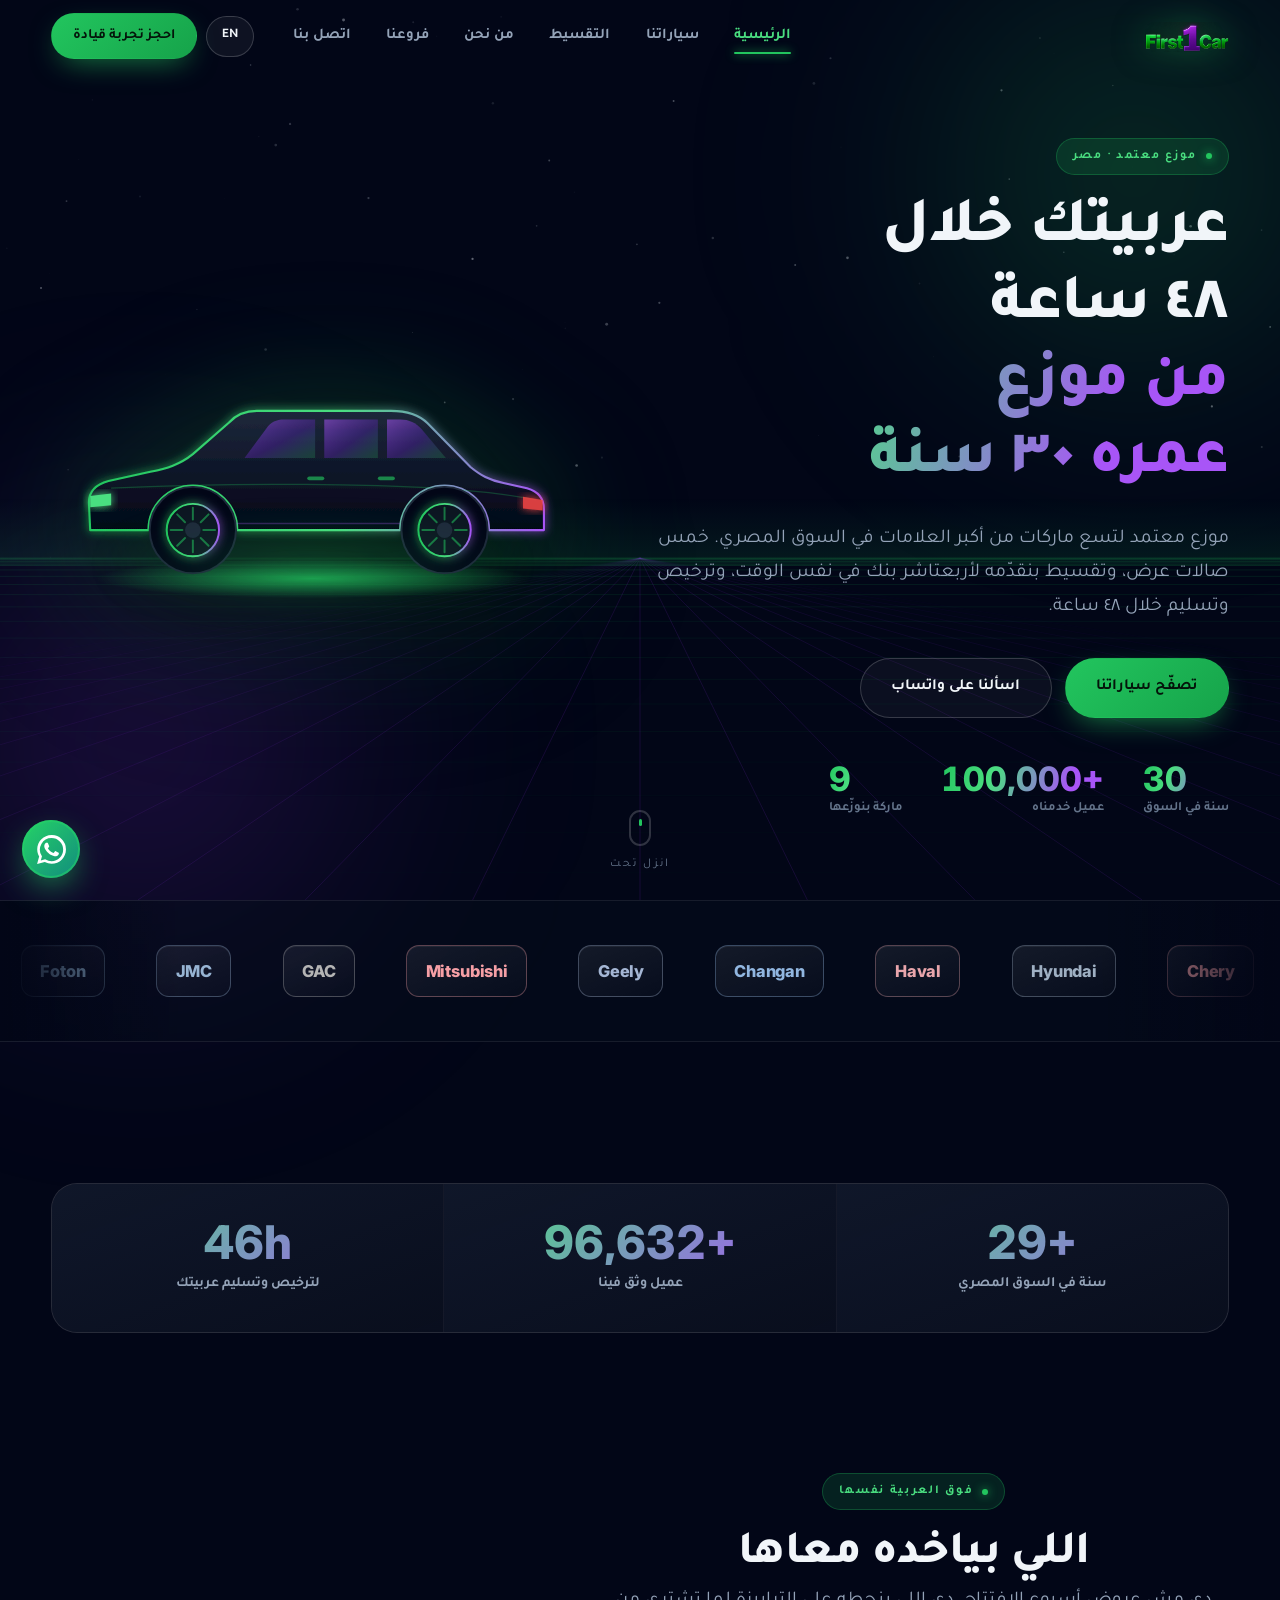
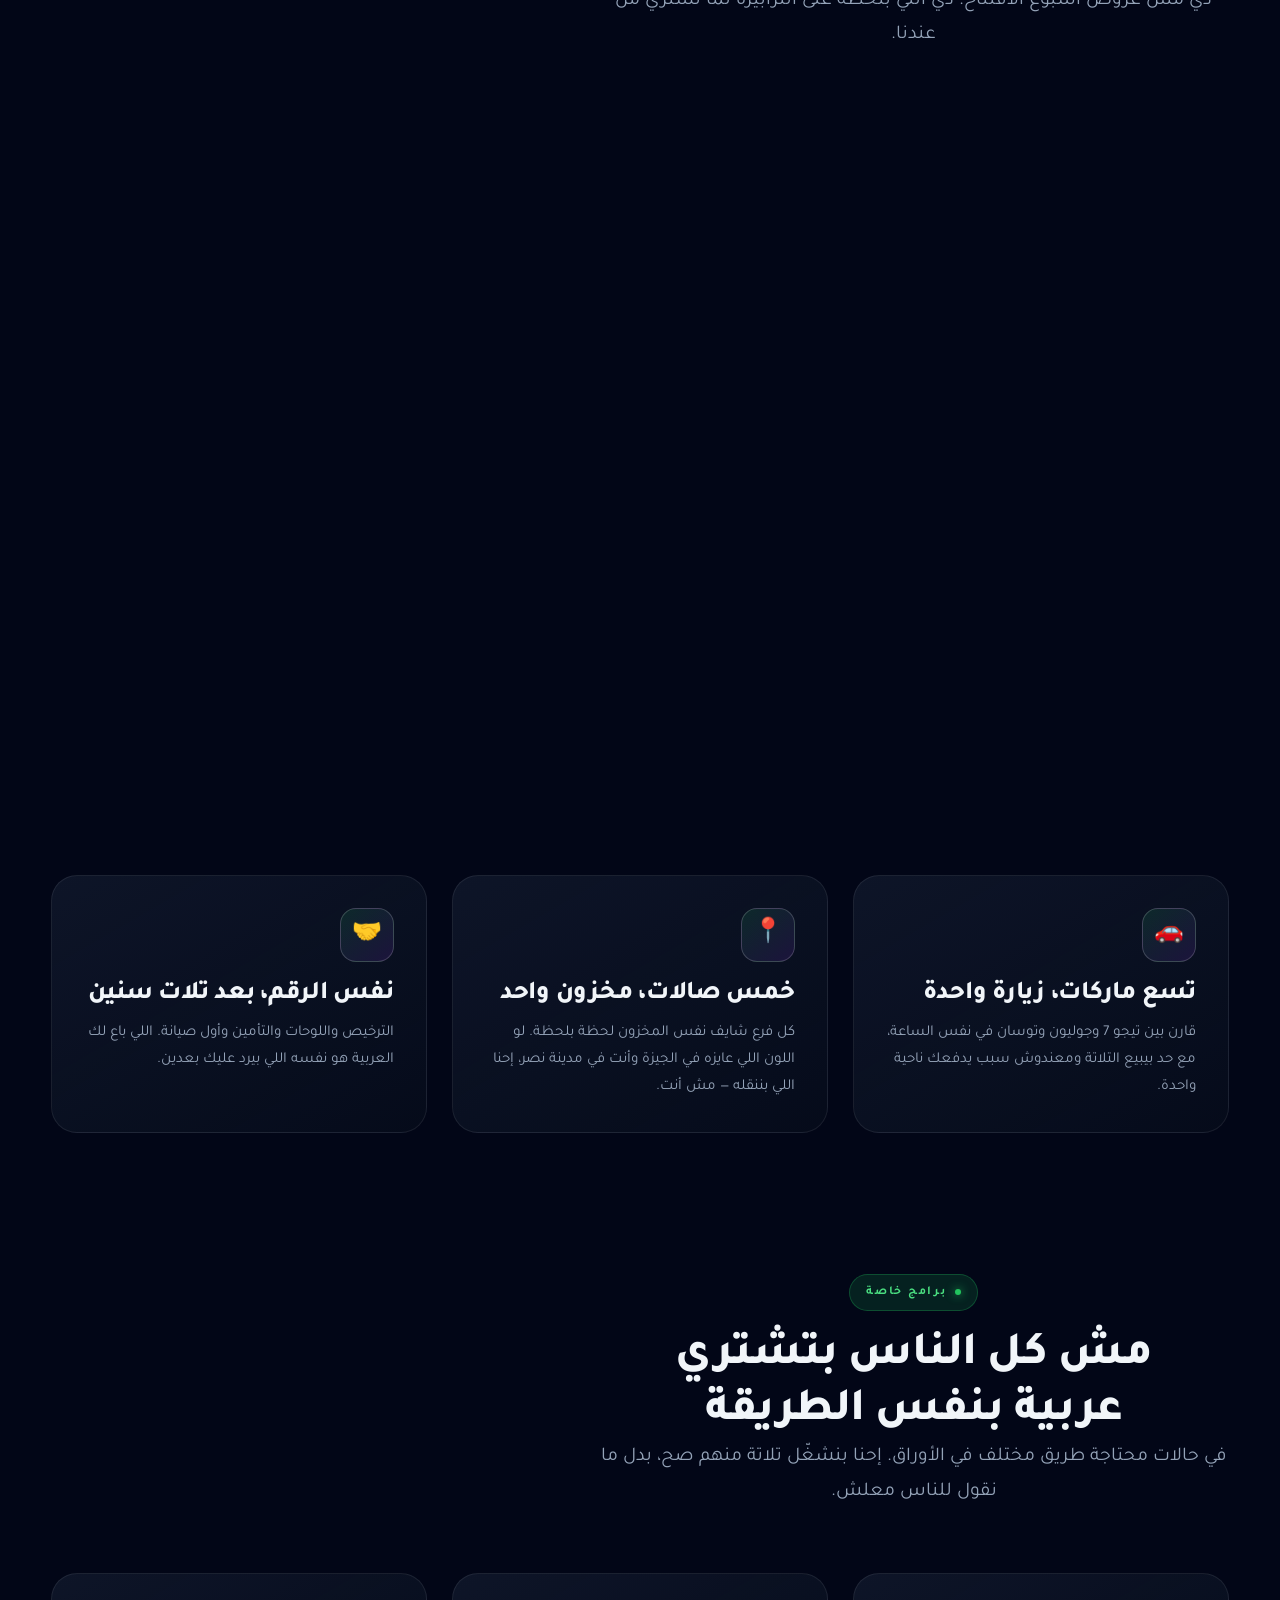
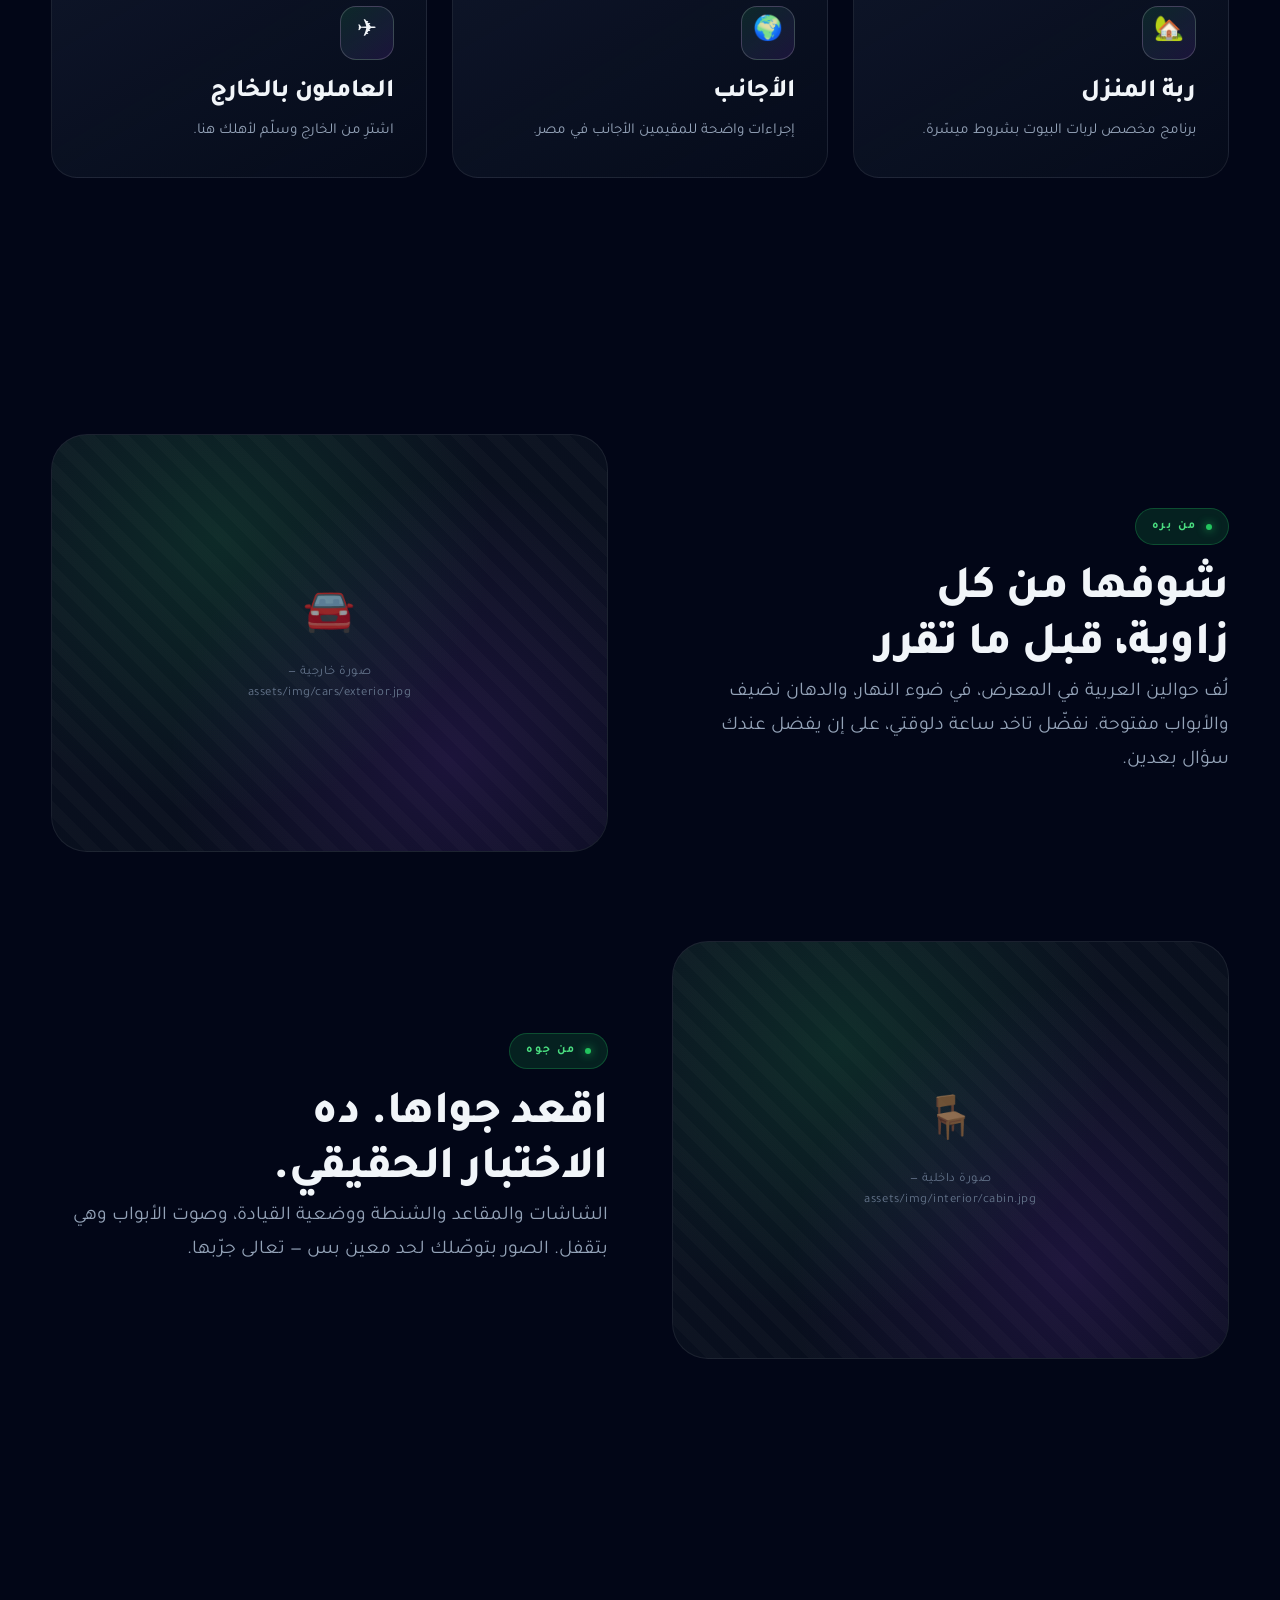
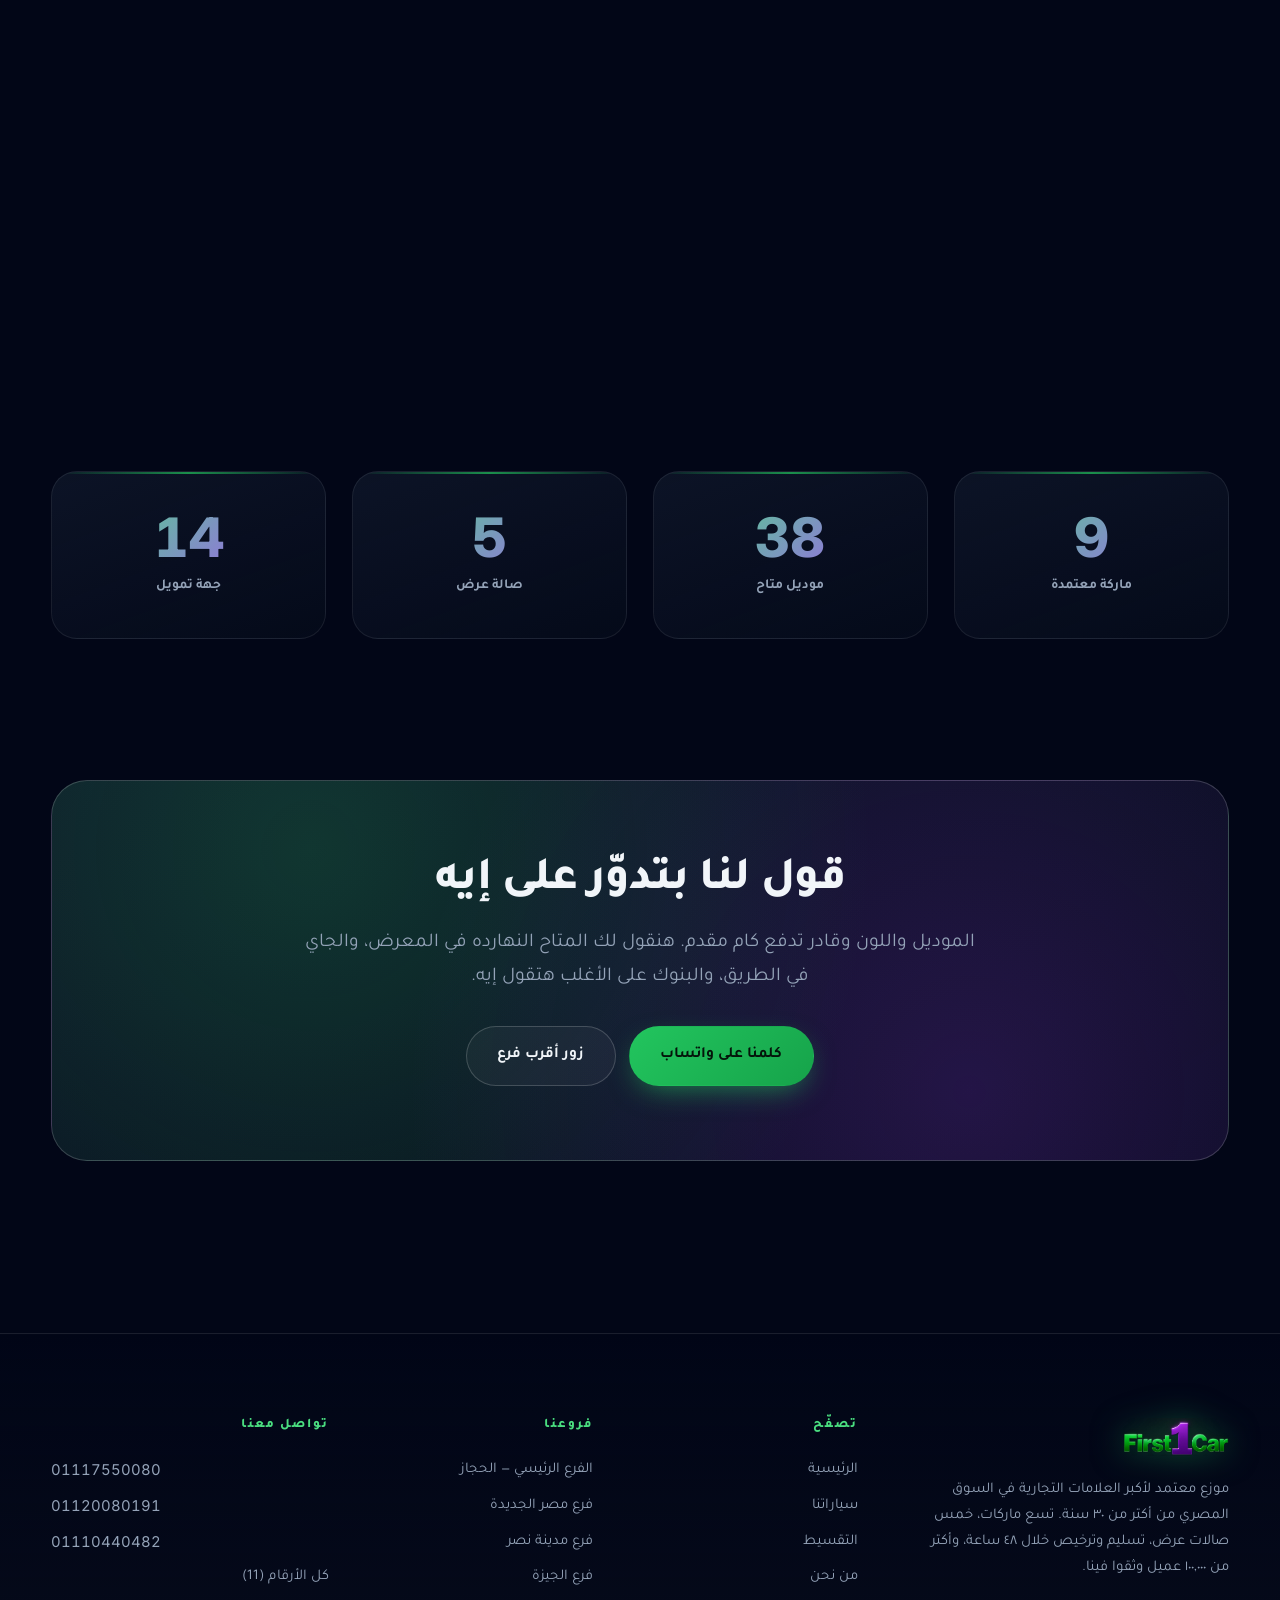
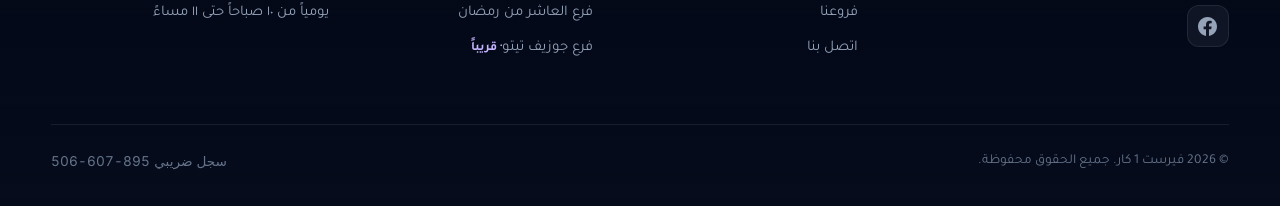
==== commit 3739eff5: "Load real company data and rewrite the copy around it Replaces the placeholder content with the real" ====
--- a/index.html
+++ b/index.html
@@ -3,13 +3,13 @@
 <head>
 <meta charset="UTF-8">
 <meta name="viewport" content="width=device-width,initial-scale=1,viewport-fit=cover">
-<title>فيرست 1 كار — سيارات زيرو بأسعار رسمية | First 1 Car</title>
-<meta name="description" content="فيرست 1 كار — معرض سيارات متعدد الماركات في مصر. سيارات زيرو بضمان الوكيل، أسعار رسمية معلنة، وتقسيط من أكبر البنوك المصرية.">
+<title>فيرست 1 كار — موزع معتمد من أكتر من ٣٠ سنة | First 1 Car</title>
+<meta name="description" content="فيرست 1 كار — موزع معتمد لأكبر العلامات التجارية في السوق المصري من أكتر من ٣٠ سنة. تسع ماركات، خمس صالات عرض، تسليم وترخيص خلال ٤٨ ساعة، وتقسيط من ١٤ بنك.">
 <meta name="theme-color" content="#020617">
 
 <meta property="og:type" content="website">
-<meta property="og:title" content="فيرست 1 كار — سيارات زيرو بأسعار رسمية">
-<meta property="og:description" content="سيارات زيرو بضمان الوكيل، أسعار رسمية معلنة، وتقسيط من أكبر البنوك المصرية.">
+<meta property="og:title" content="فيرست 1 كار — موزع معتمد من أكتر من ٣٠ سنة">
+<meta property="og:description" content="تسع ماركات، خمس صالات عرض، تسليم وترخيص خلال ٤٨ ساعة، وأكتر من ١٠٠,٠٠٠ عميل.">
 <meta property="og:image" content="assets/img/logo.png">
 <meta name="twitter:card" content="summary_large_image">
 
@@ -36,35 +36,35 @@
     <div class="hero-inner">
 
       <div class="hero-copy">
-        <span class="eyebrow" data-en="Multi-brand showroom · Egypt">معرض متعدد الماركات · مصر</span>
+        <span class="eyebrow" data-en="Authorised distributor · Egypt">موزع معتمد · مصر</span>
 
         <h1>
-          <span class="line"><span>عربيتك الجديدة</span></span>
-          <span class="line"><span class="grad">بسعر رسمي معلن</span></span>
+          <span class="line"><span data-en="Your car in 48 hours">عربيتك خلال ٤٨ ساعة</span></span>
+          <span class="line"><span class="grad" data-en="from a 30-year distributor">من موزع عمره ٣٠ سنة</span></span>
         </h1>
 
-        <p class="lead" data-en="Brand-new cars with full agency warranty, one clear official price with nothing hidden, and instalment plans from Egypt's biggest banks — all under one roof.">
-          سيارات زيرو بضمان الوكيل كامل، سعر رسمي واحد واضح من غير أي مفاجآت،
-          وتقسيط من أكبر البنوك المصرية — كل ده تحت سقف واحد.
+        <p class="lead" data-en="An authorised distributor for nine of the biggest brands in the Egyptian market. Five showrooms, financing filed with fourteen banks at once, and licensing and delivery inside 48 hours.">
+          موزع معتمد لتسع ماركات من أكبر العلامات في السوق المصري. خمس صالات عرض،
+          وتقسيط بنقدّمه لأربعتاشر بنك في نفس الوقت، وترخيص وتسليم خلال ٤٨ ساعة.
         </p>
 
         <div class="hero-cta">
           <a class="btn btn-primary" href="cars.html" data-en="Browse our cars">تصفّح سياراتنا</a>
-          <a class="btn btn-ghost" href="branches.html" data-en="Visit a showroom">زور المعرض</a>
+          <a class="btn btn-ghost js-wa" href="#" data-en="Ask on WhatsApp">اسألنا على واتساب</a>
         </div>
 
         <div class="hero-trust">
           <div>
-            <b class="num grad" data-count="8" data-suffix="">0</b>
-            <small data-en="Brands we carry">ماركة نتعامل بها</small>
+            <b class="num grad" data-count="30" data-suffix="">0</b>
+            <small data-en="Years in the market">سنة في السوق</small>
           </div>
           <div>
-            <b class="num grad" data-count="2" data-suffix="">0</b>
-            <small data-en="Showrooms">فرع في خدمتك</small>
+            <b class="num grad" data-count="100000" data-suffix="+">0</b>
+            <small data-en="Customers served">عميل خدمناه</small>
           </div>
           <div>
-            <b class="num grad" data-count="6" data-suffix="+">0</b>
-            <small data-en="Partner banks">بنك شريك للتقسيط</small>
+            <b class="num grad" data-count="9" data-suffix="">0</b>
+            <small data-en="Brands we distribute">ماركة بنوزّعها</small>
           </div>
         </div>
       </div>
@@ -92,66 +92,122 @@
     <div class="marquee" id="marquee"></div>
   </div>
 
+  <!-- ═══ CREDENTIALS ════════════════════════════════════════════════ -->
+  <section class="section">
+    <div class="shell">
+      <div class="creds reveal">
+        <div class="cred">
+          <b class="num" data-count="30" data-suffix="+">0</b>
+          <small data-en="Years in the Egyptian market">سنة في السوق المصري</small>
+        </div>
+        <div class="cred">
+          <b class="num" data-count="100000" data-suffix="+">0</b>
+          <small data-en="Customers who trusted us">عميل وثق فينا</small>
+        </div>
+        <div class="cred">
+          <b class="num" data-count="48" data-suffix="h">0</b>
+          <small data-en="To licence and deliver your car">لترخيص وتسليم عربيتك</small>
+        </div>
+      </div>
+    </div>
+  </section>
+
+  <!-- ═══ WHAT YOU GET ═══════════════════════════════════════════════ -->
+  <section class="section" style="padding-top:0">
+    <div class="shell">
+      <div class="section-head center reveal">
+        <span class="eyebrow" data-en="On top of the car">فوق العربية نفسها</span>
+        <h2 data-en="What comes with it">اللي بياخده معاها</h2>
+        <p class="lead" data-en="These are not launch-week gimmicks. They are what we put on the table when you buy from us.">
+          دي مش عروض أسبوع الافتتاح. دي اللي بنحطه على الترابيزة لما تشتري من عندنا.
+        </p>
+      </div>
+      <div class="perks reveal" id="perks"></div>
+    </div>
+  </section>
+
   <!-- ═══ WHY US ═════════════════════════════════════════════════════ -->
-  <section class="section">
+  <section class="section" style="padding-top:0">
     <div class="shell">
       <div class="section-head center reveal">
         <span class="eyebrow" data-en="Why First 1 Car">ليه فيرست 1 كار</span>
-        <h2 data-en="Everything clear, from the first minute">كل حاجة واضحة، من أول دقيقة</h2>
-        <p class="lead" data-en="We built our showroom on one idea: you should know exactly what you are paying and exactly what you are getting — before you sit down.">
-          بنينا المعرض على فكرة واحدة: إنك تعرف بالظبط بتدفع كام، وبتاخد إيه — قبل ما تقعد أصلاً.
+        <h2 data-en="Thirty years is the whole argument">تلاتين سنة هي الحجة كلها</h2>
+        <p class="lead" data-en="Showrooms open and close every season in this market. We have been here since before most of them existed, and we are still answering the same phone numbers.">
+          في السوق ده معارض بتفتح وتقفل كل موسم. إحنا موجودين من قبل ما أغلبهم يبدأ،
+          ولسه بنرد على نفس أرقام التليفونات.
         </p>
       </div>
 
       <div class="grid grid-3">
         <article class="card reveal">
-          <div class="f-icon">🏷️</div>
-          <h3 data-en="One official price">سعر رسمي واحد</h3>
-          <p data-en="The price you see on this website is the official price. No two-tier pricing, no surprise add-ons at signing.">
-            السعر اللي شايفه على الموقع هو السعر الرسمي. مفيش سعرين، ومفيش إضافات بتظهر فجأة وقت التوقيع.
+          <div class="f-icon">📜</div>
+          <h3 data-en="Authorised, not a broker">موزع معتمد، مش سمسار</h3>
+          <p data-en="We are an authorised distributor for the brands we sell. The car comes from the agency, with the agency's warranty and service book.">
+            إحنا موزع معتمد للماركات اللي بنبيعها. العربية جاية من الوكيل،
+            بضمان الوكيل ودفتر الصيانة بتاعه.
           </p>
         </article>
 
         <article class="card reveal" data-delay="1">
-          <div class="f-icon">🛡️</div>
-          <h3 data-en="Full agency warranty">ضمان الوكيل كامل</h3>
-          <p data-en="Every car leaves us brand new, zero kilometres, with the manufacturer's full warranty and service book.">
-            كل عربية بتخرج من عندنا زيرو، عداد صفر، بضمان المصنّع كامل ودفتر الصيانة معاها.
+          <div class="f-icon">⚡</div>
+          <h3 data-en="Licensed and delivered in 48 hours">ترخيص وتسليم في ٤٨ ساعة</h3>
+          <p data-en="Not &quot;soon&quot;, not &quot;next week&quot;. Two days from signing to plates on the car, on anything we have in stock.">
+            مش "قريب" ولا "الأسبوع الجاي". يومين من التوقيع للوحات على العربية،
+            في أي حاجة موجودة عندنا في المخزن.
           </p>
         </article>
 
         <article class="card reveal" data-delay="2">
           <div class="f-icon">🏦</div>
-          <h3 data-en="Financing that actually gets approved">تقسيط بيعدّي فعلاً</h3>
-          <p data-en="We file your request with several banks at once and follow every one of them up, so you get the best answer available — not just the first.">
-            بنقدّم طلبك لأكتر من بنك في نفس الوقت وبنتابعهم كلهم، عشان توصل لأحسن رد ممكن — مش أول رد بس.
+          <h3 data-en="Fourteen banks, filed in parallel">أربعتاشر بنك، بالتوازي</h3>
+          <p data-en="One set of papers goes to all of them at once. You get every answer back and pick the best, instead of waiting in one queue.">
+            مجموعة ورق واحدة بتروح لكلهم مع بعض. بتوصلك كل الردود وتختار الأحسن،
+            بدل ما تستنى في دور واحد.
           </p>
         </article>
 
         <article class="card reveal">
           <div class="f-icon">🚗</div>
-          <h3 data-en="Eight brands, one showroom">٨ ماركات، معرض واحد</h3>
-          <p data-en="Compare a Tiggo against a Jolion against a Tucson in the same visit, with someone who knows all three.">
-            قارن بين تيجو وجوليون وتوسان في نفس الزيارة، مع حد فاهم في التلاتة كويس.
+          <h3 data-en="Nine brands, one visit">تسع ماركات، زيارة واحدة</h3>
+          <p data-en="Compare a Tiggo 7 against a Jolion against a Tucson in the same hour, with someone who sells all three and has no reason to push one.">
+            قارن بين تيجو 7 وجوليون وتوسان في نفس الساعة، مع حد بيبيع التلاتة
+            ومعندوش سبب يدفعك ناحية واحدة.
           </p>
         </article>
 
         <article class="card reveal" data-delay="1">
           <div class="f-icon">📍</div>
-          <h3 data-en="Branches close to you">فروع قريبة منك</h3>
-          <p data-en="Our showrooms are open daily, and any car in stock at one branch can be brought to the other.">
-            معارضنا فاتحة يومياً، وأي عربية موجودة في فرع نقدر نجيبها للفرع التاني.
+          <h3 data-en="Five showrooms, one stock list">خمس صالات، مخزون واحد</h3>
+          <p data-en="Every branch sees the same live stock. If the colour you want is in Giza and you are in Nasr City, we move it — you do not.">
+            كل فرع شايف نفس المخزون لحظة بلحظة. لو اللون اللي عايزه في الجيزة
+            وأنت في مدينة نصر، إحنا اللي بننقله — مش أنت.
           </p>
         </article>
 
         <article class="card reveal" data-delay="2">
           <div class="f-icon">🤝</div>
-          <h3 data-en="We stay after the sale">وجودنا مبيخلصش بالبيع</h3>
-          <p data-en="Licensing, plates, insurance, first service — we walk you through the parts nobody explains.">
-            الترخيص واللوحات والتأمين وأول صيانة — بنمشي معاك في الحاجات اللي محدش بيشرحها.
-          </p>
-        </article>
-      </div>
+          <h3 data-en="The same number, three years later">نفس الرقم، بعد تلات سنين</h3>
+          <p data-en="Licensing, plates, insurance, first service. The person who sold you the car is the one who picks up afterwards.">
+            الترخيص واللوحات والتأمين وأول صيانة. اللي باع لك العربية هو نفسه
+            اللي بيرد عليك بعدين.
+          </p>
+        </article>
+      </div>
+    </div>
+  </section>
+
+  <!-- ═══ PROGRAMMES ═════════════════════════════════════════════════ -->
+  <section class="section" style="padding-top:0">
+    <div class="shell">
+      <div class="section-head center reveal">
+        <span class="eyebrow" data-en="Special programmes">برامج خاصة</span>
+        <h2 data-en="Not everyone buys a car the same way">مش كل الناس بتشتري عربية بنفس الطريقة</h2>
+        <p class="lead" data-en="Some cases need a different route through the paperwork. We run three of them properly, instead of turning people away.">
+          في حالات محتاجة طريق مختلف في الأوراق. إحنا بنشغّل تلاتة منهم صح،
+          بدل ما نقول للناس معلش.
+        </p>
+      </div>
+      <div class="grid grid-3" id="programs"></div>
     </div>
   </section>
 
@@ -170,8 +226,8 @@
         </div>
         <div class="showcase-media">
           <div class="ph"><div class="ph-inner"><span>🚘</span>
-            <small data-en="Exterior photo — drop your own image at assets/img/cars/exterior.jpg">
-              صورة خارجية — ضع صورتك في assets/img/cars/exterior.jpg</small>
+            <small data-en="Exterior photo — assets/img/cars/exterior.jpg">
+              صورة خارجية — assets/img/cars/exterior.jpg</small>
           </div></div>
         </div>
       </div>
@@ -187,8 +243,8 @@
         </div>
         <div class="showcase-media">
           <div class="ph"><div class="ph-inner"><span>🪑</span>
-            <small data-en="Interior photo — drop your own image at assets/img/interior/cabin.jpg">
-              صورة داخلية — ضع صورتك في assets/img/interior/cabin.jpg</small>
+            <small data-en="Interior photo — assets/img/interior/cabin.jpg">
+              صورة داخلية — assets/img/interior/cabin.jpg</small>
           </div></div>
         </div>
       </div>
@@ -197,16 +253,16 @@
         <div class="showcase-copy">
           <span class="eyebrow" data-en="The price">السعر</span>
           <h2 data-en="The official price. That is all we publish.">السعر الرسمي. وبس.</h2>
-          <p class="lead" data-en="You will not find a second price hidden anywhere on this site. What is listed is the official price of the car — the same number we quote in the showroom.">
-            مش هتلاقي سعر تاني مخبّي في أي حتة في الموقع. اللي مكتوب هو السعر الرسمي للعربية —
-            نفس الرقم اللي بنقوله لك في المعرض.
-          </p>
-          <a class="btn btn-violet" href="cars.html" data-en="See the price list">شوف قائمة الأسعار</a>
+          <p class="lead" data-en="You will not find a second price hidden anywhere on this site. Prices move with the market, so we quote them live — call any line and you get today's number, not last month's.">
+            مش هتلاقي سعر تاني مخبّي في أي حتة في الموقع. الأسعار بتتحرك مع السوق،
+            عشان كده بنقولها لحظياً — كلّم أي خط وهتاخد رقم النهارده، مش بتاع الشهر اللي فات.
+          </p>
+          <a class="btn btn-violet" href="cars.html" data-en="See all the models">شوف كل الموديلات</a>
         </div>
         <div class="showcase-media">
           <div class="ph"><div class="ph-inner"><span>🏷️</span>
-            <small data-en="Showroom photo — drop your own image at assets/img/cars/showroom.jpg">
-              صورة المعرض — ضع صورتك في assets/img/cars/showroom.jpg</small>
+            <small data-en="Showroom photo — assets/img/cars/showroom.jpg">
+              صورة المعرض — assets/img/cars/showroom.jpg</small>
           </div></div>
         </div>
       </div>
@@ -215,40 +271,24 @@
   </section>
 
   <!-- ═══ STATS ══════════════════════════════════════════════════════ -->
-  <section class="section">
-    <div class="shell">
-      <div class="grid grid-4">
-        <div class="stat reveal">
-          <b class="num" data-count="8">0</b>
-          <small data-en="Brands">ماركة</small>
-        </div>
-        <div class="stat reveal" data-delay="1">
-          <b class="num" data-count="20" data-suffix="+">0</b>
-          <small data-en="Models available">موديل متاح</small>
-        </div>
-        <div class="stat reveal" data-delay="2">
-          <b class="num" data-count="6" data-suffix="+">0</b>
-          <small data-en="Partner banks">بنك شريك</small>
-        </div>
-        <div class="stat reveal" data-delay="3">
-          <b class="num" data-count="0">0</b>
-          <small data-en="Kilometres on every car">كيلومتر على كل عربية</small>
-        </div>
-      </div>
+  <section class="section" style="padding-top:0">
+    <div class="shell">
+      <div class="grid grid-4" id="stats"></div>
     </div>
   </section>
 
   <!-- ═══ CTA ════════════════════════════════════════════════════════ -->
-  <section class="section">
+  <section class="section" style="padding-top:0">
     <div class="shell">
       <div class="cta-band reveal">
         <h2 data-en="Tell us what you are looking for">قول لنا بتدوّر على إيه</h2>
-        <p class="lead" data-en="Send us the model, the colour and your budget on WhatsApp. We will tell you what is available now and what is on the way.">
-          ابعت لنا الموديل واللون والميزانية على واتساب. هنقول لك المتاح دلوقتي والجاي في الطريق.
+        <p class="lead" data-en="The model, the colour, and what you can put down. We will tell you what is on the floor today, what is on the way, and what the banks are likely to say.">
+          الموديل واللون وقادر تدفع كام مقدم. هنقول لك المتاح النهارده في المعرض،
+          والجاي في الطريق، والبنوك على الأغلب هتقول إيه.
         </p>
         <div class="hero-cta">
-          <a class="btn btn-primary" id="cta-wa" href="#" target="_blank" rel="noopener" data-en="Chat on WhatsApp">كلمنا على واتساب</a>
-          <a class="btn btn-ghost" href="contact.html" data-en="All contact details">كل بيانات التواصل</a>
+          <a class="btn btn-primary js-wa" href="#" data-en="Chat on WhatsApp">كلمنا على واتساب</a>
+          <a class="btn btn-ghost" href="branches.html" data-en="Visit a showroom">زور أقرب فرع</a>
         </div>
       </div>
     </div>
@@ -262,7 +302,48 @@
 <script src="assets/js/site.js"></script>
 <script src="assets/js/bg.js"></script>
 <script>
-  document.getElementById('cta-wa').href = 'https://wa.me/' + SITE.contact.whatsapp;
+/* perks, programmes and the stat row all read straight from SITE */
+(function () {
+  var esc = window.esc, tr = window.tr;
+
+  function render() {
+    var lang = window.currentLang();
+
+    document.getElementById('perks').innerHTML = SITE.perks.map(function (p) {
+      return '<div class="perk"><span>' + p.icon + '</span><b>' + esc(tr(p)) + '</b></div>';
+    }).join('');
+
+    document.getElementById('programs').innerHTML = SITE.programs.map(function (p, i) {
+      return '<article class="card reveal in"' + (i ? ' data-delay="' + i + '"' : '') + '>' +
+               '<div class="f-icon">' + p.icon + '</div>' +
+               '<h3>' + esc(tr(p)) + '</h3>' +
+               '<p>' + esc(lang === 'ar' ? p.dar : p.den) + '</p>' +
+             '</article>';
+    }).join('');
+
+    var st = SITE.stats;
+    var cells = [
+      [st.brands,   { ar: 'ماركة معتمدة',  en: 'Authorised brands' }],
+      [st.models,   { ar: 'موديل متاح',    en: 'Models available' }],
+      [st.branches, { ar: 'صالة عرض',      en: 'Showrooms' }],
+      [st.banks,    { ar: 'جهة تمويل',     en: 'Finance partners' }]
+    ];
+    document.getElementById('stats').innerHTML = cells.map(function (c, i) {
+      return '<div class="stat reveal in"' + (i ? ' data-delay="' + i + '"' : '') + '>' +
+               '<b class="num" data-count="' + c[0] + '">0</b>' +
+               '<small>' + esc(tr(c[1])) + '</small>' +
+             '</div>';
+    }).join('');
+
+    // the shared counter observer only saw the markup that existed at boot
+    document.querySelectorAll('#stats [data-count]').forEach(function (el) {
+      el.textContent = Number(el.dataset.count).toLocaleString('en-US');
+    });
+  }
+
+  document.addEventListener('langchange', render);
+  render();
+})();
 </script>
 </body>
 </html>
--- a/assets/css/components.css
+++ b/assets/css/components.css
@@ -168,3 +168,6 @@
   height:1px;border:0;
   background:linear-gradient(90deg,transparent,rgba(34,197,94,.55),rgba(147,51,234,.55),transparent);
 }
+
+/* a branch that has not opened yet, noted in the footer list */
+.soon-note{color:#c4b5fd;font-size:.8rem;font-weight:600}
--- a/assets/css/pages.css
+++ b/assets/css/pages.css
@@ -20,7 +20,7 @@
   .hero-trust{justify-content:center}
 }
 
-.hero h1{margin-bottom:1.35rem;max-width:14ch}
+.hero h1{margin-bottom:1.35rem;max-width:19ch}
 @media (max-width:1000px){.hero h1{max-width:none;margin-inline:auto}}
 .hero h1 .line{display:block;overflow:hidden}
 .hero h1 .line > span{
@@ -380,3 +380,150 @@
   font-weight:800;letter-spacing:.05em;margin-bottom:.3rem}
 .tl-item h3{font-size:1.1rem;margin-bottom:.35rem}
 .tl-item p{font-size:.93rem;margin:0}
+
+/* ══ BRAND PLATES ═══════════════════════════════════════════════════════
+   A brand shows either its real logo on a light plate, or — until a logo
+   file is supplied — a typographic plate tinted with the brand's colour.
+   Both are the same size, so the row never reflows when logos arrive.     */
+.bplate{
+  display:inline-flex;align-items:center;justify-content:center;
+  height:52px;padding:0 1.15rem;border-radius:13px;
+  font-family:var(--font-en);font-weight:800;font-size:1.02rem;letter-spacing:-.01em;
+  white-space:nowrap;
+  background:linear-gradient(158deg,rgba(255,255,255,.07),rgba(255,255,255,.02));
+  border:1px solid var(--bp-line,rgba(255,255,255,.14));
+  color:var(--bp-ink,#e2e8f0);
+  box-shadow:inset 0 1px 0 rgba(255,255,255,.06);
+  transition:transform var(--tr),border-color var(--tr),box-shadow var(--tr);
+}
+.bplate.img{background:#fff;padding:0 .85rem;border-color:rgba(255,255,255,.2)}
+.bplate.img img{max-height:34px;max-width:112px;width:auto;object-fit:contain}
+.bplate.sm{height:40px;font-size:.88rem;padding:0 .9rem;border-radius:11px}
+.bplate.sm.img img{max-height:26px;max-width:88px}
+.bplate.lg{height:64px;font-size:1.3rem;padding:0 1.5rem;border-radius:16px}
+.bplate.lg.img img{max-height:42px;max-width:140px}
+
+a:hover > .bplate,.marquee-item:hover .bplate{
+  transform:translateY(-3px);
+  border-color:var(--bp-line,rgba(255,255,255,.3));
+  box-shadow:0 12px 30px -14px var(--bp-glow,rgba(255,255,255,.3));
+}
+
+/* the marquee carries plates now, not text */
+.marquee-item{padding:0 clamp(.9rem,2vw,1.7rem)}
+
+/* ══ TRIM CHIPS ═════════════════════════════════════════════════════════ */
+.trims{display:flex;flex-wrap:wrap;gap:.34rem;margin-top:.2rem}
+.trim{
+  font-family:var(--font-en);
+  font-size:.72rem;font-weight:600;line-height:1;
+  padding:.36rem .6rem;border-radius:7px;
+  background:rgba(255,255,255,.05);border:1px solid var(--border);
+  color:var(--muted);white-space:nowrap;
+}
+.trim-count{
+  font-size:.72rem;font-weight:700;color:var(--faint);
+  align-self:center;padding-inline-start:.15rem;
+}
+
+/* ══ FILTER BARS ════════════════════════════════════════════════════════ */
+.filter-row{
+  display:flex;gap:.5rem;flex-wrap:wrap;justify-content:center;align-items:center;
+  margin-bottom:1rem;
+}
+.filter-row .label{
+  font-size:.74rem;font-weight:700;letter-spacing:.1em;text-transform:uppercase;
+  color:var(--faint);margin-inline-end:.35rem;
+}
+.chip{
+  padding:.5rem 1.05rem;border-radius:999px;cursor:pointer;
+  background:rgba(255,255,255,.04);border:1px solid var(--border);
+  font-weight:700;font-size:.86rem;color:var(--muted);
+  transition:all var(--tr);
+}
+.chip:hover{color:var(--text);border-color:var(--border-hi)}
+.chip.active{
+  background:linear-gradient(135deg,var(--violet-2),var(--violet));
+  color:#fff;border-color:transparent;
+  box-shadow:0 10px 26px -12px rgba(147,51,234,.8);
+}
+.result-count{
+  text-align:center;font-size:.86rem;color:var(--faint);font-weight:600;
+  margin-bottom:clamp(1.6rem,3vw,2.4rem);
+}
+
+/* brand tabs carry a plate-tinted dot */
+.brand-tab.active{
+  background:linear-gradient(135deg,var(--green),#16a34a);color:#04140a;border-color:transparent;
+}
+
+/* ══ PERKS STRIP ════════════════════════════════════════════════════════ */
+.perks{
+  display:grid;grid-template-columns:repeat(4,1fr);gap:.9rem;
+}
+@media (max-width:820px){.perks{grid-template-columns:repeat(2,1fr)}}
+.perk{
+  display:flex;align-items:center;gap:.85rem;
+  padding:1.05rem 1.2rem;border-radius:var(--r);
+  background:linear-gradient(150deg,rgba(34,197,94,.1),rgba(147,51,234,.07));
+  border:1px solid rgba(34,197,94,.24);
+}
+.perk span{font-size:1.5rem;flex-shrink:0;line-height:1}
+.perk b{font-size:.95rem;font-weight:700;line-height:1.4}
+
+/* ══ HOTLINE GRID ═══════════════════════════════════════════════════════ */
+.lines{display:grid;grid-template-columns:repeat(auto-fill,minmax(158px,1fr));gap:.55rem}
+.tel-line{
+  display:flex;align-items:center;justify-content:center;gap:.45rem;
+  padding:.78rem .6rem;border-radius:11px;
+  background:var(--surface-solid);border:1px solid var(--border);
+  font-family:var(--font-en);font-weight:700;font-size:.94rem;
+  letter-spacing:.01em;direction:ltr;
+  transition:all var(--tr);
+}
+.tel-line:hover{
+  border-color:var(--green);color:var(--green-2);transform:translateY(-2px);
+  background:var(--green-dim);
+}
+
+/* ══ COMING SOON BRANCH ═════════════════════════════════════════════════ */
+.branch-card.soon{opacity:.9;border-style:dashed}
+.branch-card.soon .branch-map{filter:grayscale(.55)}
+.soon-tag{
+  position:absolute;top:.9rem;inset-inline-end:.9rem;z-index:3;
+  padding:.34rem .85rem;border-radius:999px;
+  font-size:.72rem;font-weight:800;
+  background:rgba(147,51,234,.24);border:1px solid rgba(147,51,234,.5);
+  color:#d8b4fe;backdrop-filter:blur(10px);
+}
+.main-tag{
+  position:absolute;top:.9rem;inset-inline-end:.9rem;z-index:3;
+  padding:.34rem .85rem;border-radius:999px;
+  font-size:.72rem;font-weight:800;
+  background:rgba(34,197,94,.22);border:1px solid rgba(34,197,94,.5);
+  color:#86efac;backdrop-filter:blur(10px);
+}
+
+/* ══ CREDENTIAL BAR (30 years / 100k customers / 48h) ═══════════════════ */
+.creds{
+  display:grid;grid-template-columns:repeat(3,1fr);gap:1px;
+  border-radius:var(--r-lg);overflow:hidden;border:1px solid var(--border);
+  background:var(--border);
+}
+@media (max-width:720px){.creds{grid-template-columns:1fr}}
+.cred{
+  padding:clamp(1.5rem,3vw,2.2rem) 1.4rem;text-align:center;
+  background:linear-gradient(160deg,rgba(15,23,42,.92),rgba(7,13,28,.86));
+}
+.cred b{
+  display:block;font-size:clamp(1.9rem,4.4vw,2.9rem);font-weight:800;line-height:1;
+  margin-bottom:.4rem;
+  background:linear-gradient(135deg,var(--green-2),var(--violet-2));
+  -webkit-background-clip:text;background-clip:text;-webkit-text-fill-color:transparent;
+}
+.cred small{display:block;font-size:.88rem;color:var(--muted);font-weight:600}
+
+/* banks render as plates in a tidy grid */
+.bank-grid{grid-template-columns:repeat(auto-fill,minmax(176px,1fr))}
+.bank-cell{display:flex;align-items:center;justify-content:center}
+.bank-cell .bplate{width:100%;font-size:.9rem;padding:0 .8rem}
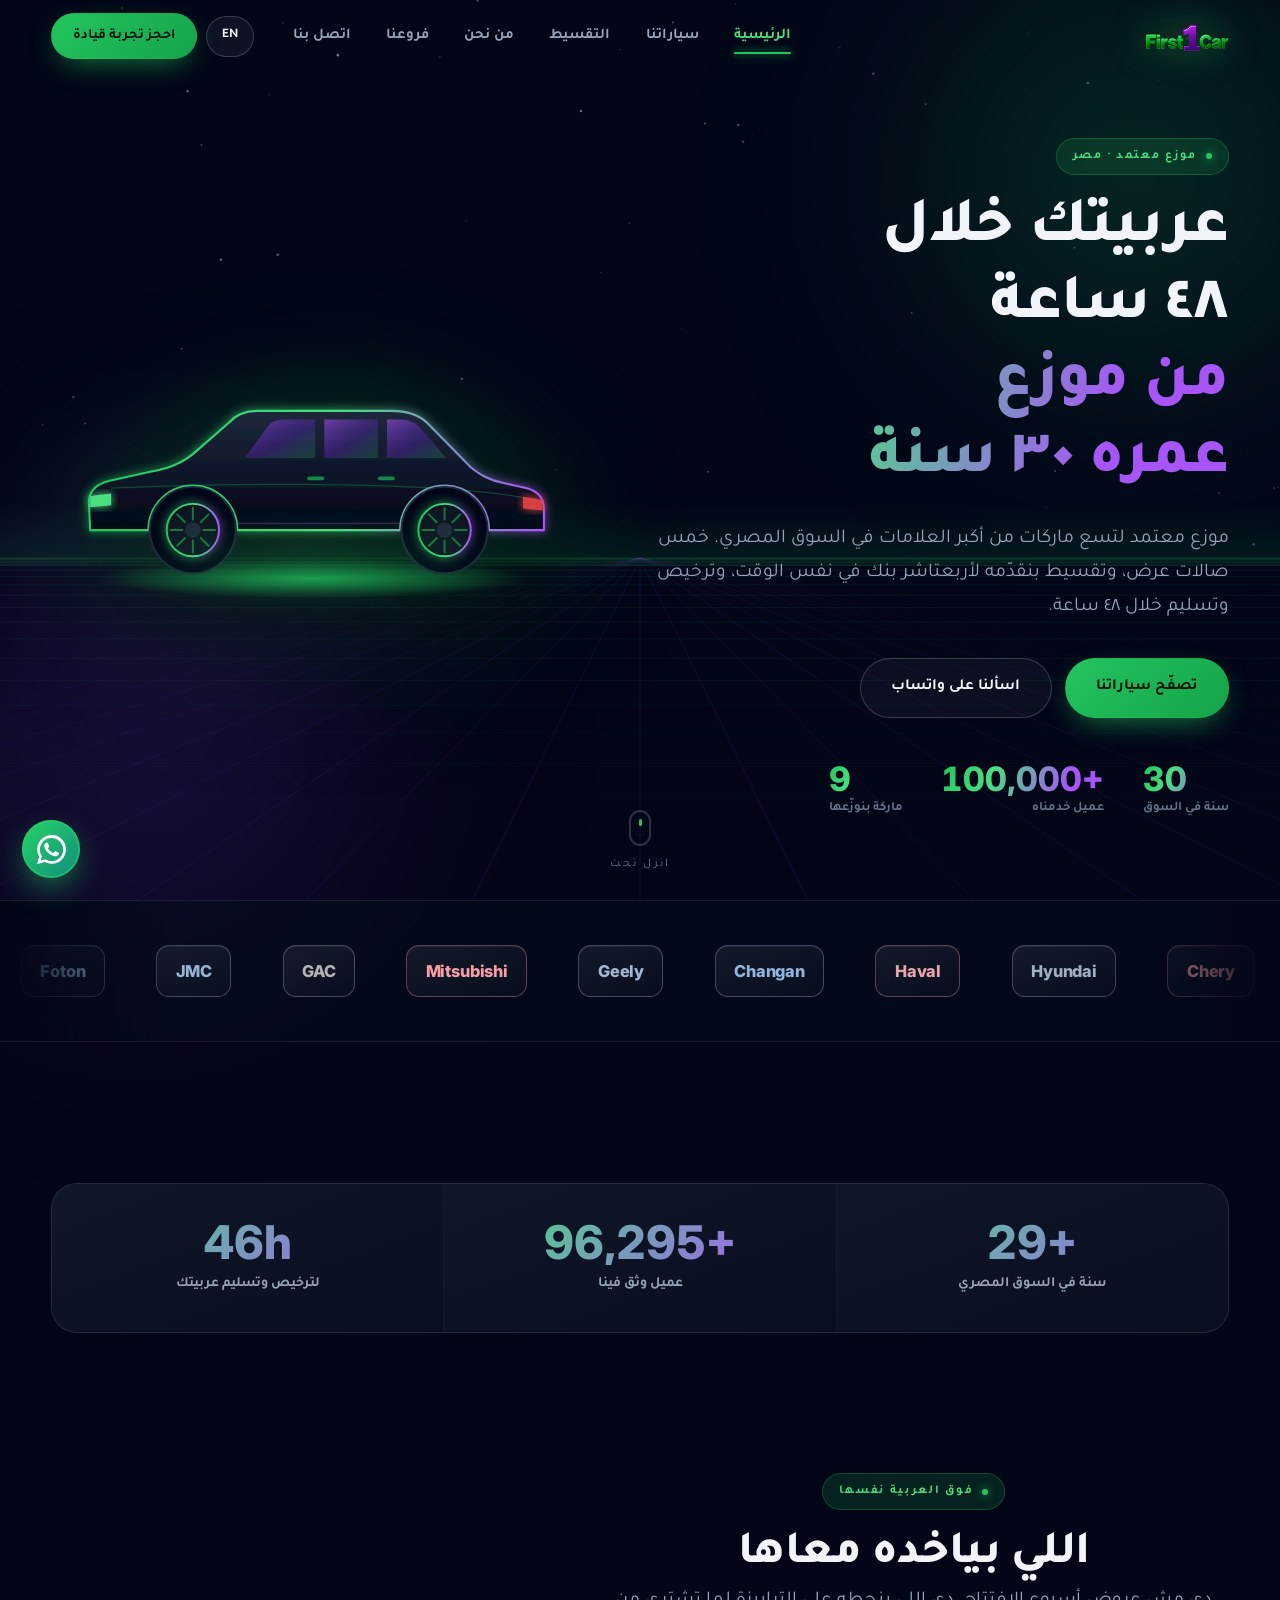
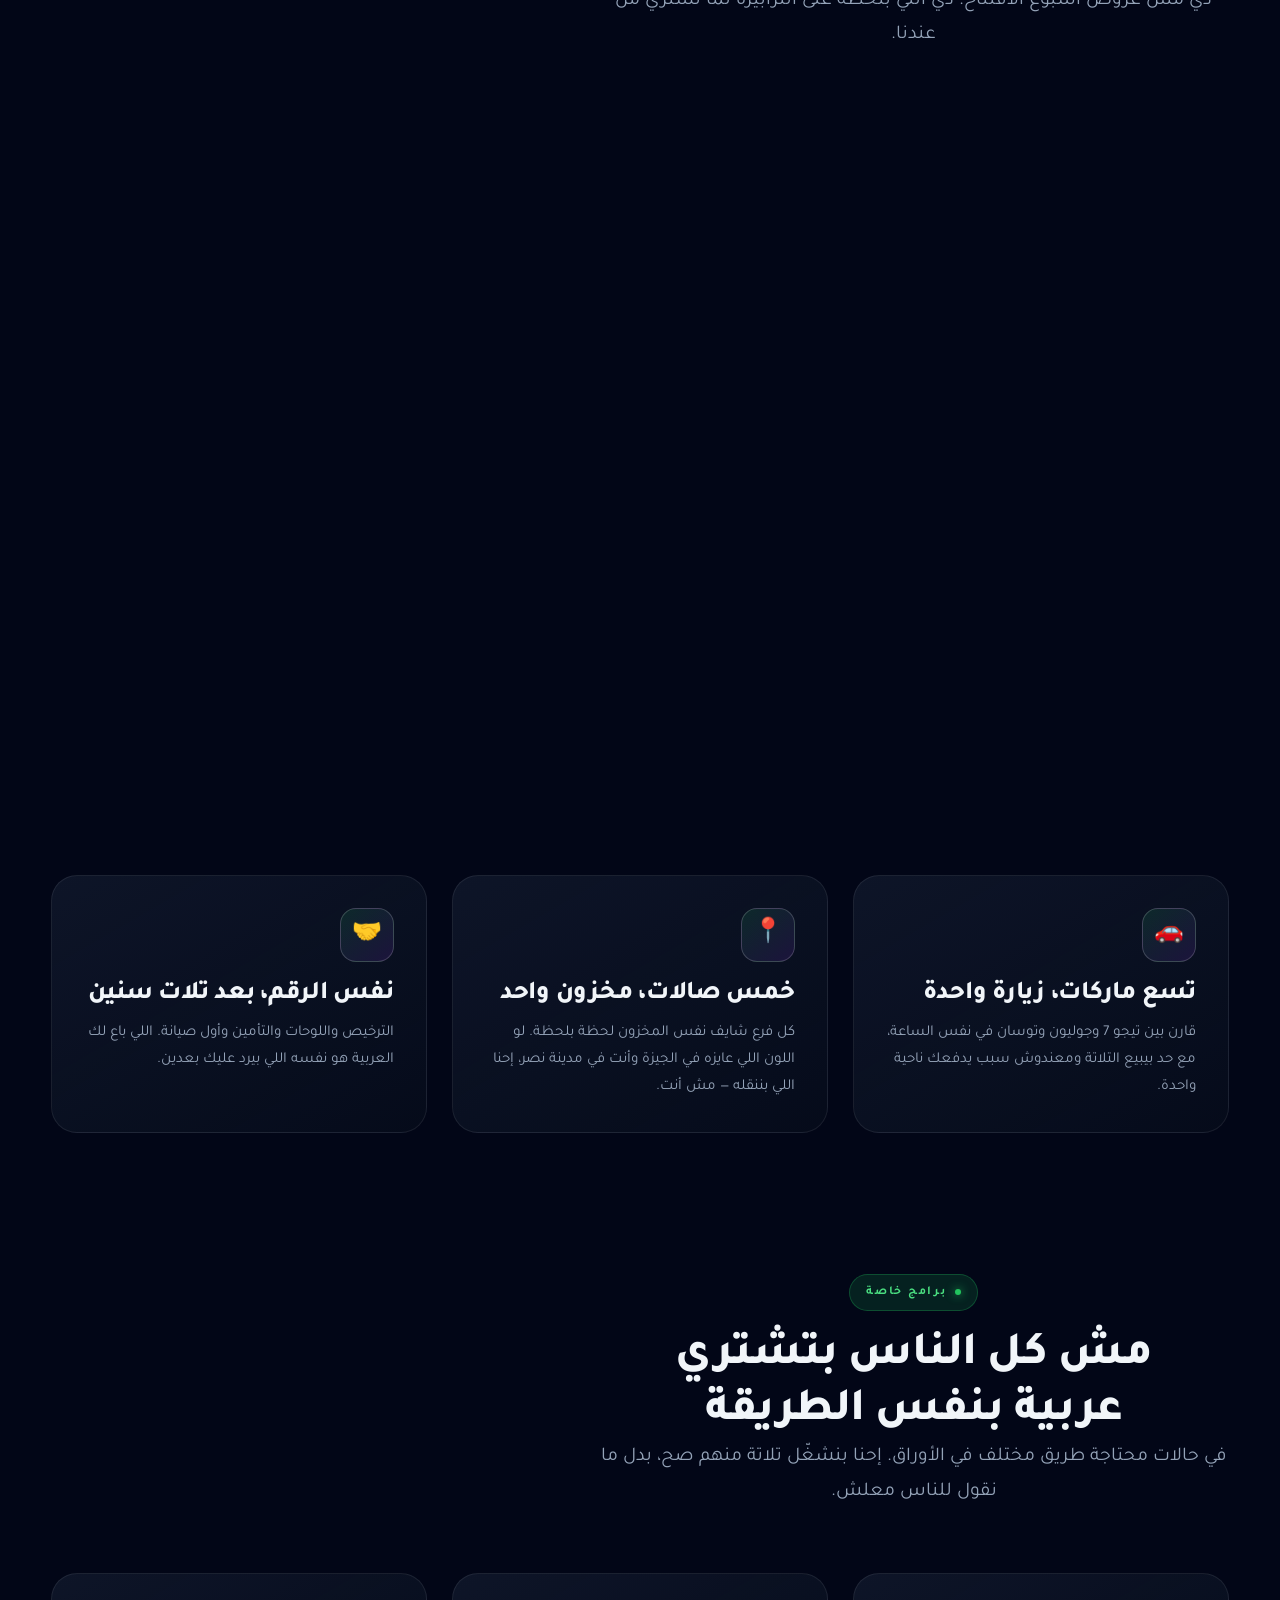
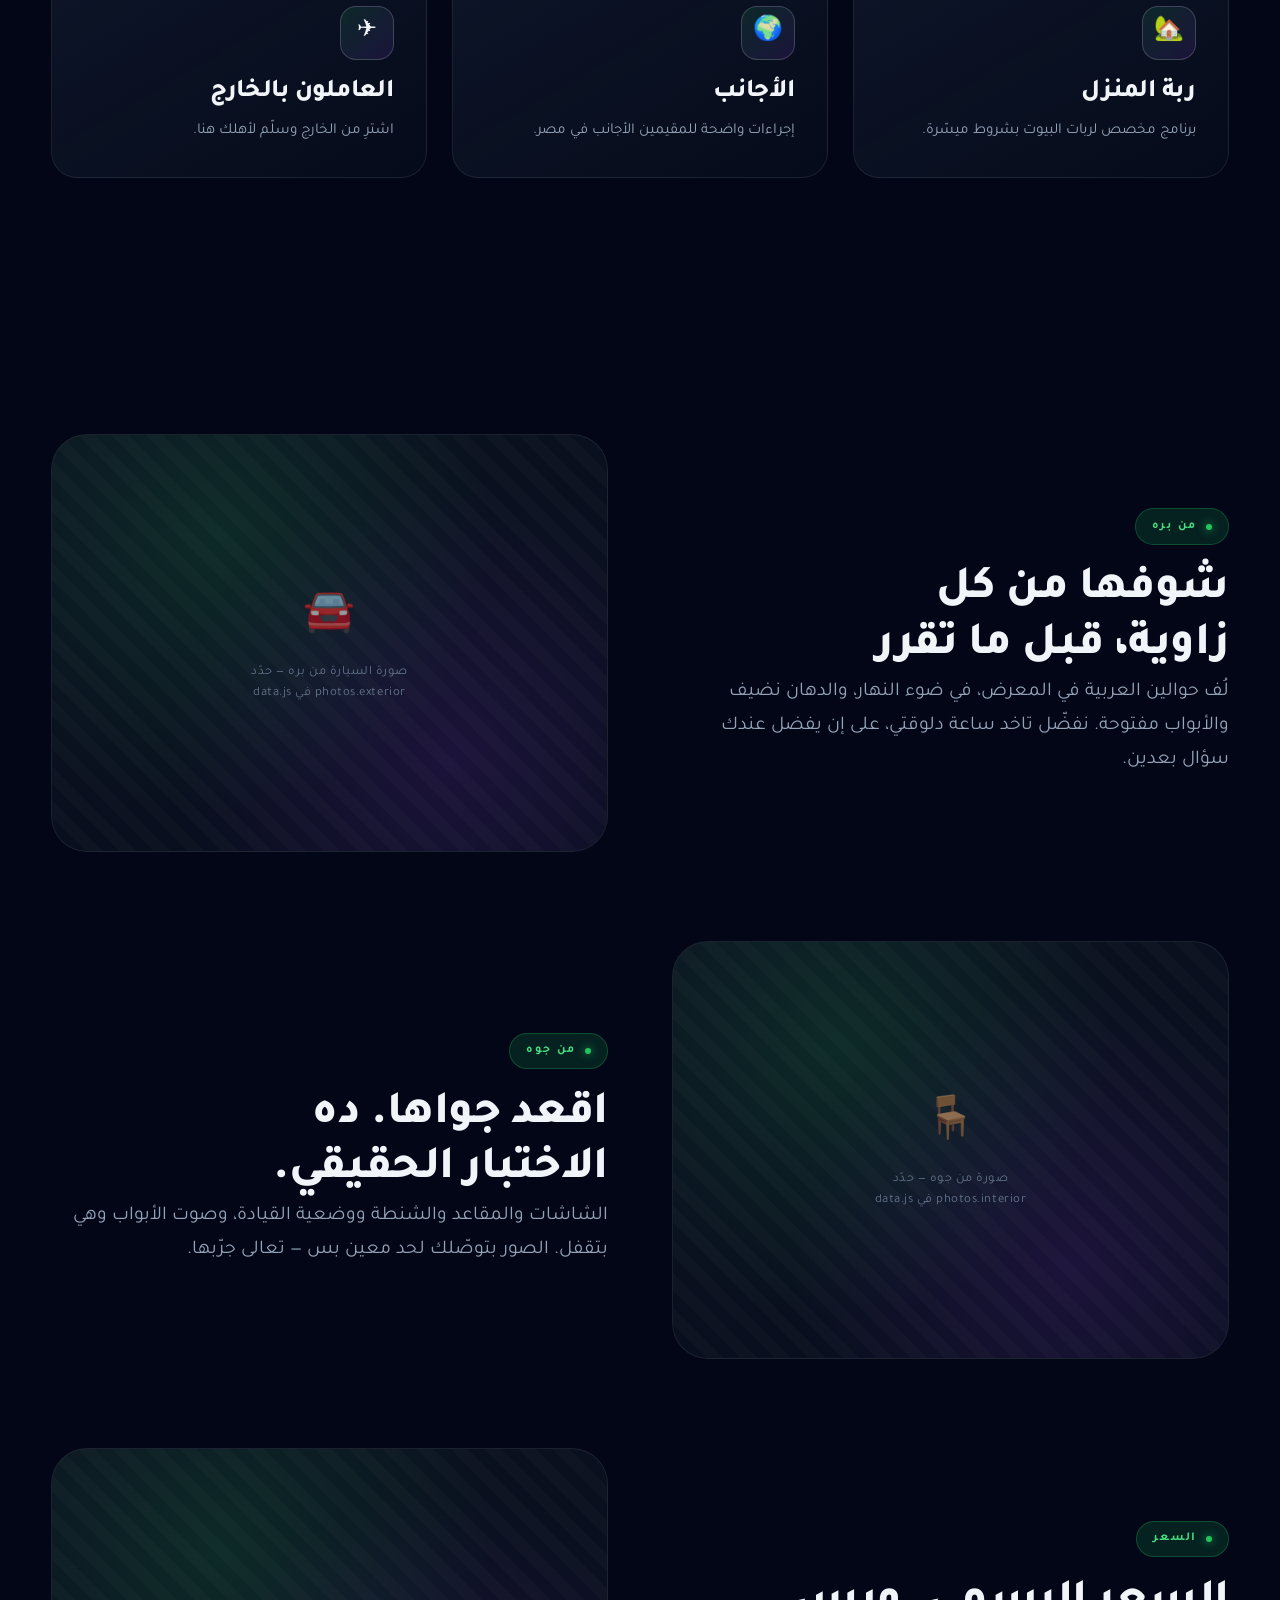
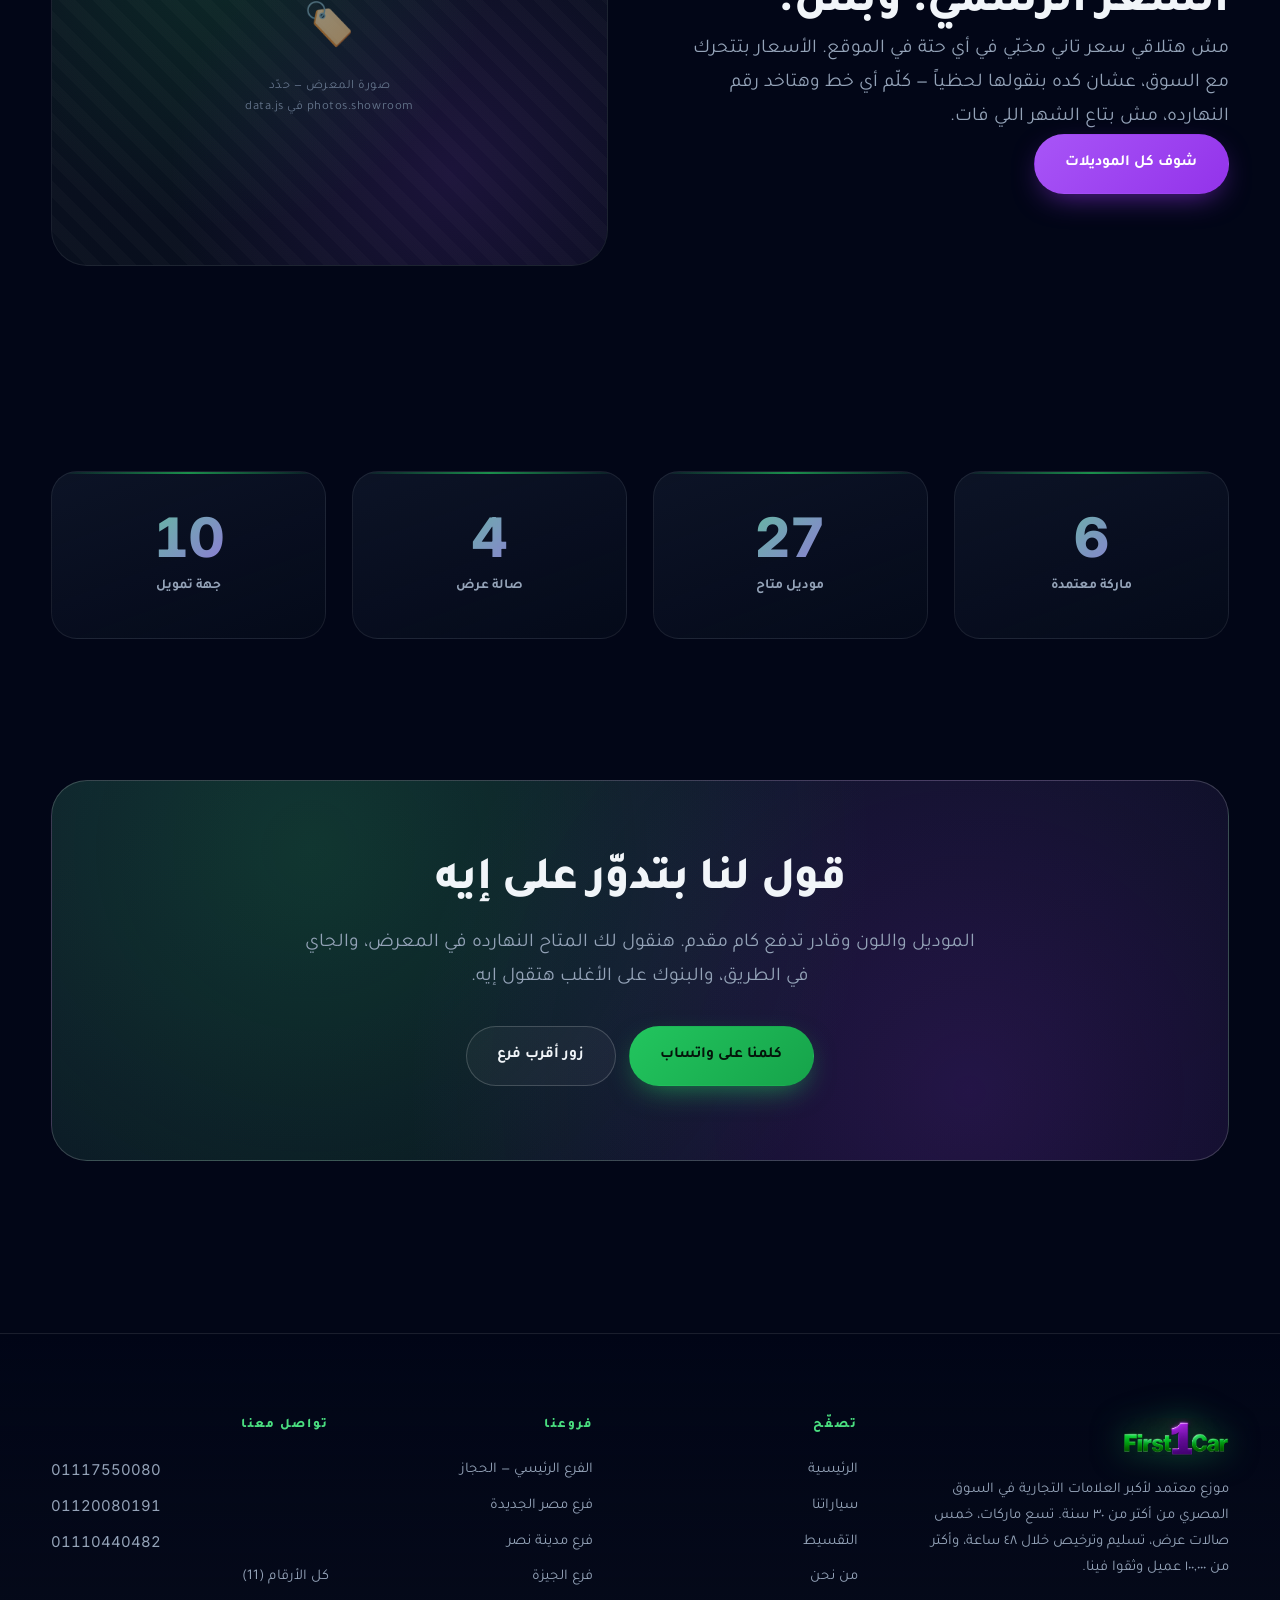
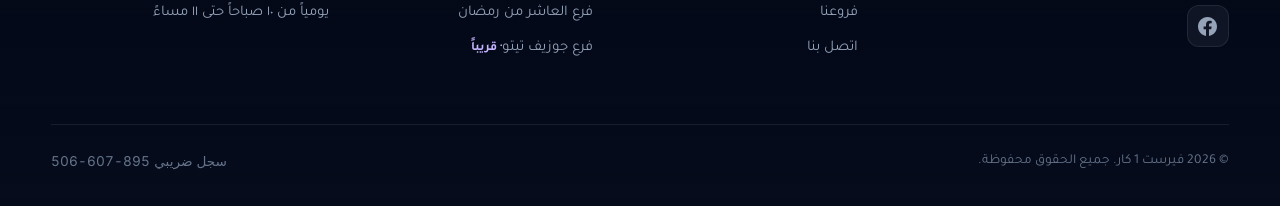
==== commit 87f58579: "Confirm contact details and draw car artwork per body type Contact - WhatsApp confirmed on 011175500" ====
--- a/index.html
+++ b/index.html
@@ -224,10 +224,9 @@
             نفضّل تاخد ساعة دلوقتي، على إن يفضل عندك سؤال بعدين.
           </p>
         </div>
-        <div class="showcase-media">
+        <div class="showcase-media" data-photo="exterior">
           <div class="ph"><div class="ph-inner"><span>🚘</span>
-            <small data-en="Exterior photo — assets/img/cars/exterior.jpg">
-              صورة خارجية — assets/img/cars/exterior.jpg</small>
+            <small data-en="Exterior photo — set photos.exterior in data.js">صورة السيارة من بره — حدّد photos.exterior في data.js</small>
           </div></div>
         </div>
       </div>
@@ -241,10 +240,9 @@
             الصور بتوصّلك لحد معين بس — تعالى جرّبها.
           </p>
         </div>
-        <div class="showcase-media">
+        <div class="showcase-media" data-photo="interior">
           <div class="ph"><div class="ph-inner"><span>🪑</span>
-            <small data-en="Interior photo — assets/img/interior/cabin.jpg">
-              صورة داخلية — assets/img/interior/cabin.jpg</small>
+            <small data-en="Interior photo — set photos.interior in data.js">صورة من جوه — حدّد photos.interior في data.js</small>
           </div></div>
         </div>
       </div>
@@ -259,10 +257,9 @@
           </p>
           <a class="btn btn-violet" href="cars.html" data-en="See all the models">شوف كل الموديلات</a>
         </div>
-        <div class="showcase-media">
+        <div class="showcase-media" data-photo="showroom">
           <div class="ph"><div class="ph-inner"><span>🏷️</span>
-            <small data-en="Showroom photo — assets/img/cars/showroom.jpg">
-              صورة المعرض — assets/img/cars/showroom.jpg</small>
+            <small data-en="Showroom photo — set photos.showroom in data.js">صورة المعرض — حدّد photos.showroom في data.js</small>
           </div></div>
         </div>
       </div>
--- a/assets/css/pages.css
+++ b/assets/css/pages.css
@@ -527,3 +527,23 @@
 .bank-grid{grid-template-columns:repeat(auto-fill,minmax(176px,1fr))}
 .bank-cell{display:flex;align-items:center;justify-content:center}
 .bank-cell .bplate{width:100%;font-size:.9rem;padding:0 .8rem}
+
+/* ══ MODEL CARD ARTWORK ═════════════════════════════════════════════════
+   A body-type silhouette stands in until a real photo is supplied. When a
+   photo is present it sits on top; if it fails to load it removes itself
+   and the silhouette shows through.                                        */
+.sil-wrap{
+  position:absolute;inset:0;display:grid;place-items:center;padding:8% 7%;
+}
+.car-sil{width:100%;height:auto;transition:transform .7s var(--ease)}
+.model-card:hover .car-sil{transform:translateY(-4px) scale(1.04)}
+.model-media > img{
+  position:absolute;inset:0;z-index:1;
+  width:100%;height:100%;object-fit:cover;
+}
+
+/* a supplied photo covers the placeholder underneath it */
+.showcase-photo{
+  position:absolute;inset:0;z-index:2;
+  width:100%;height:100%;object-fit:cover;
+}
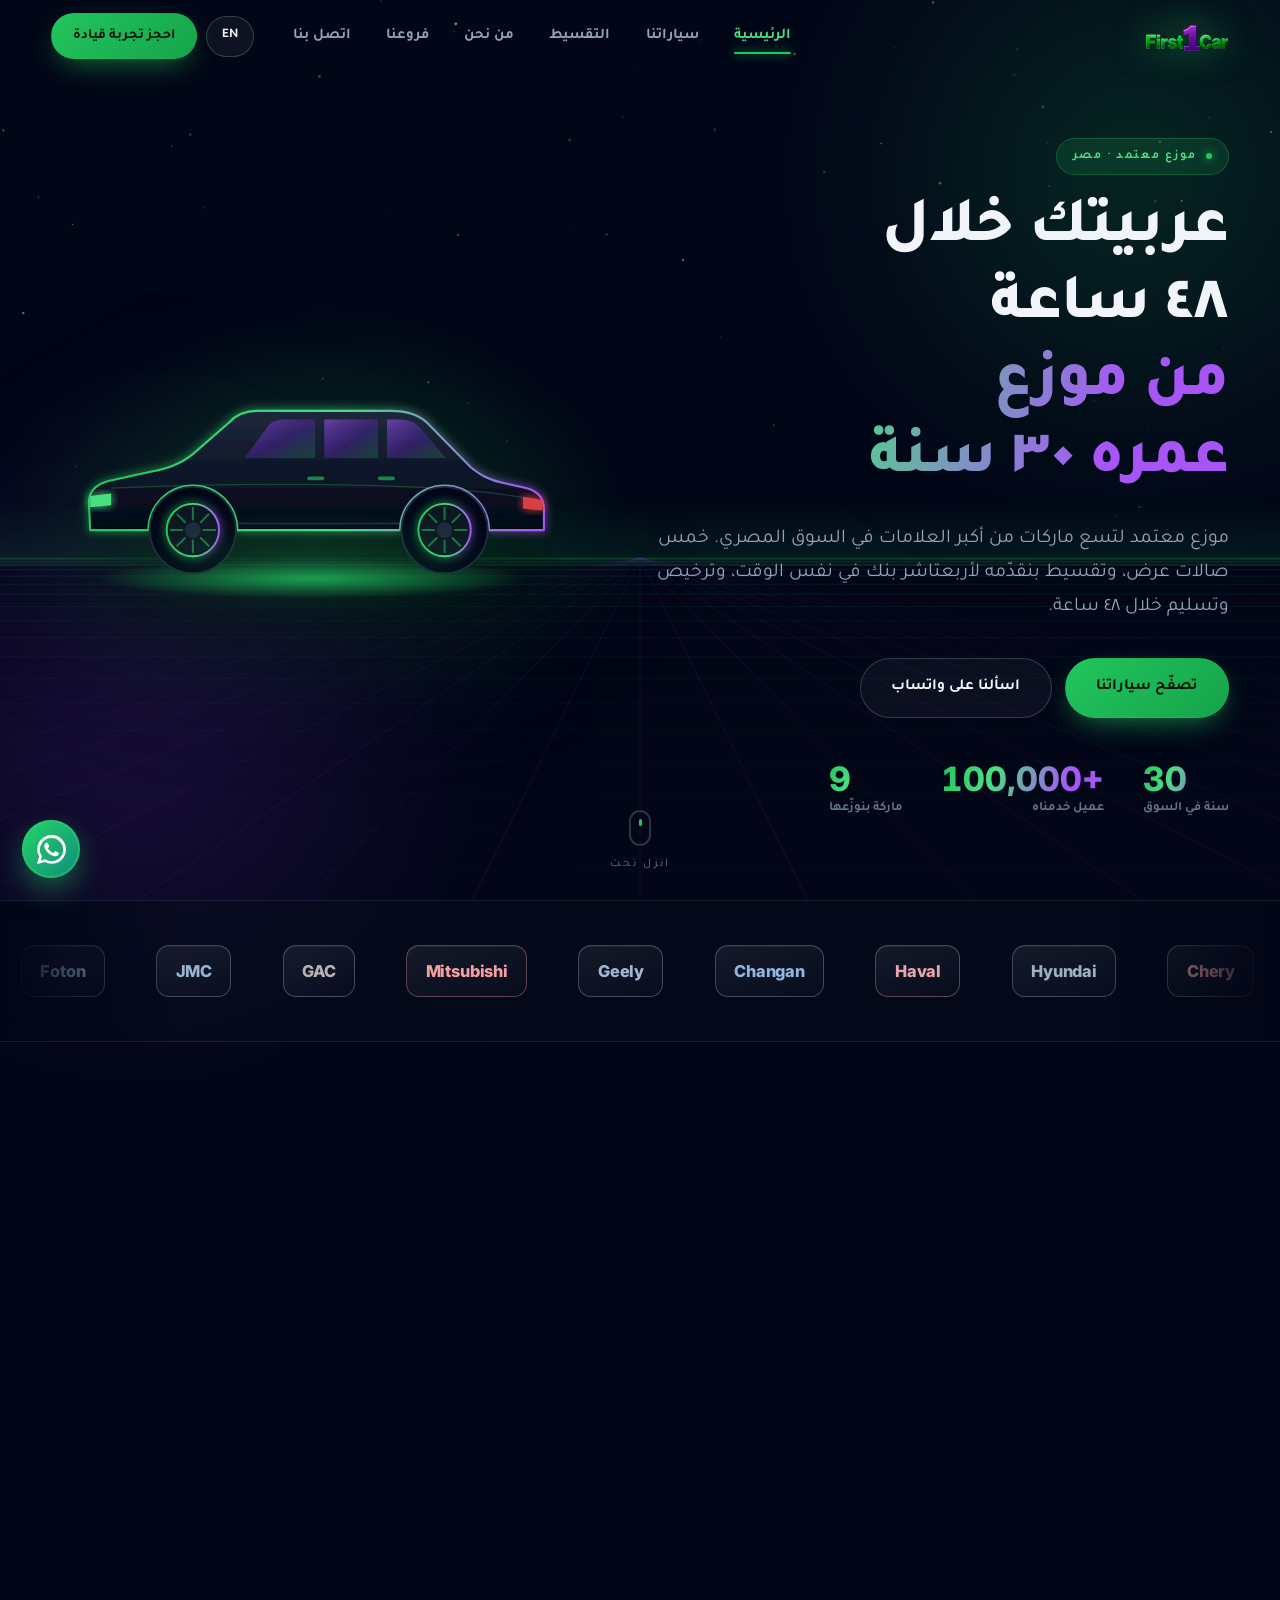
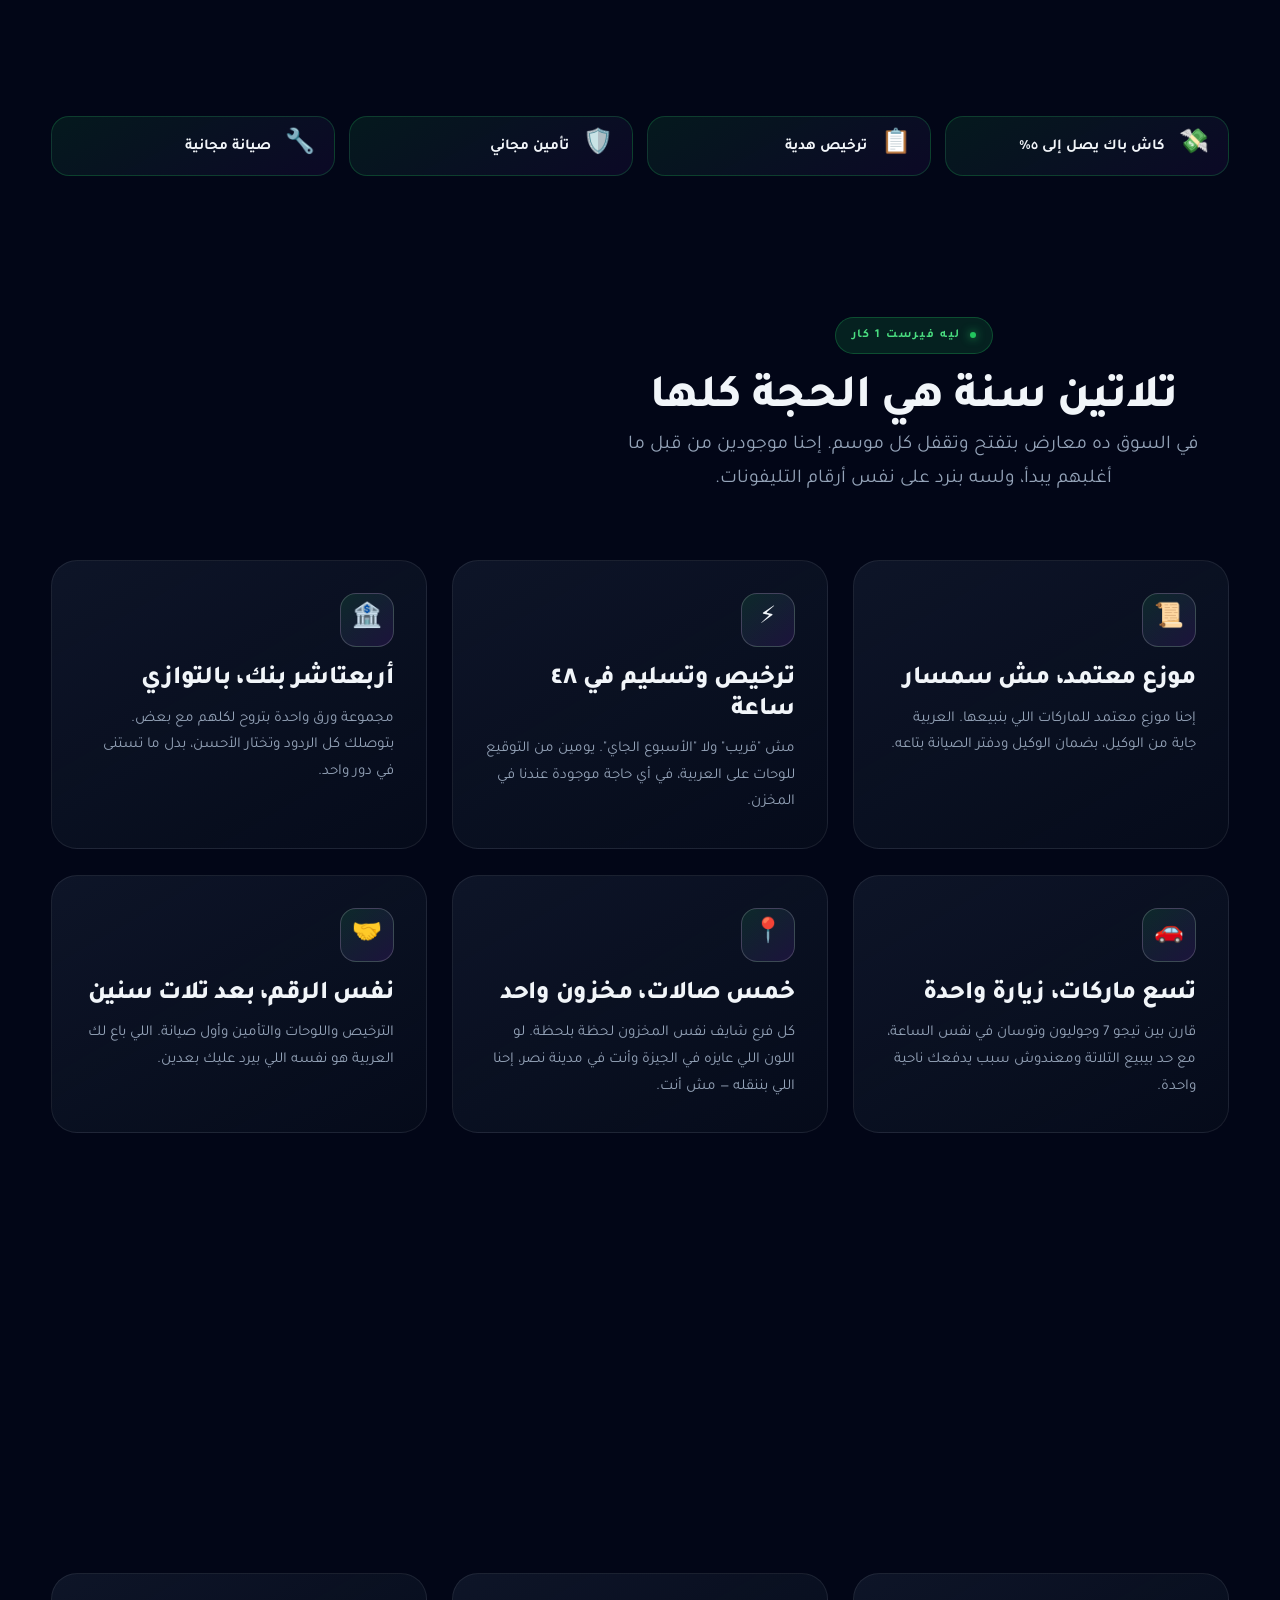
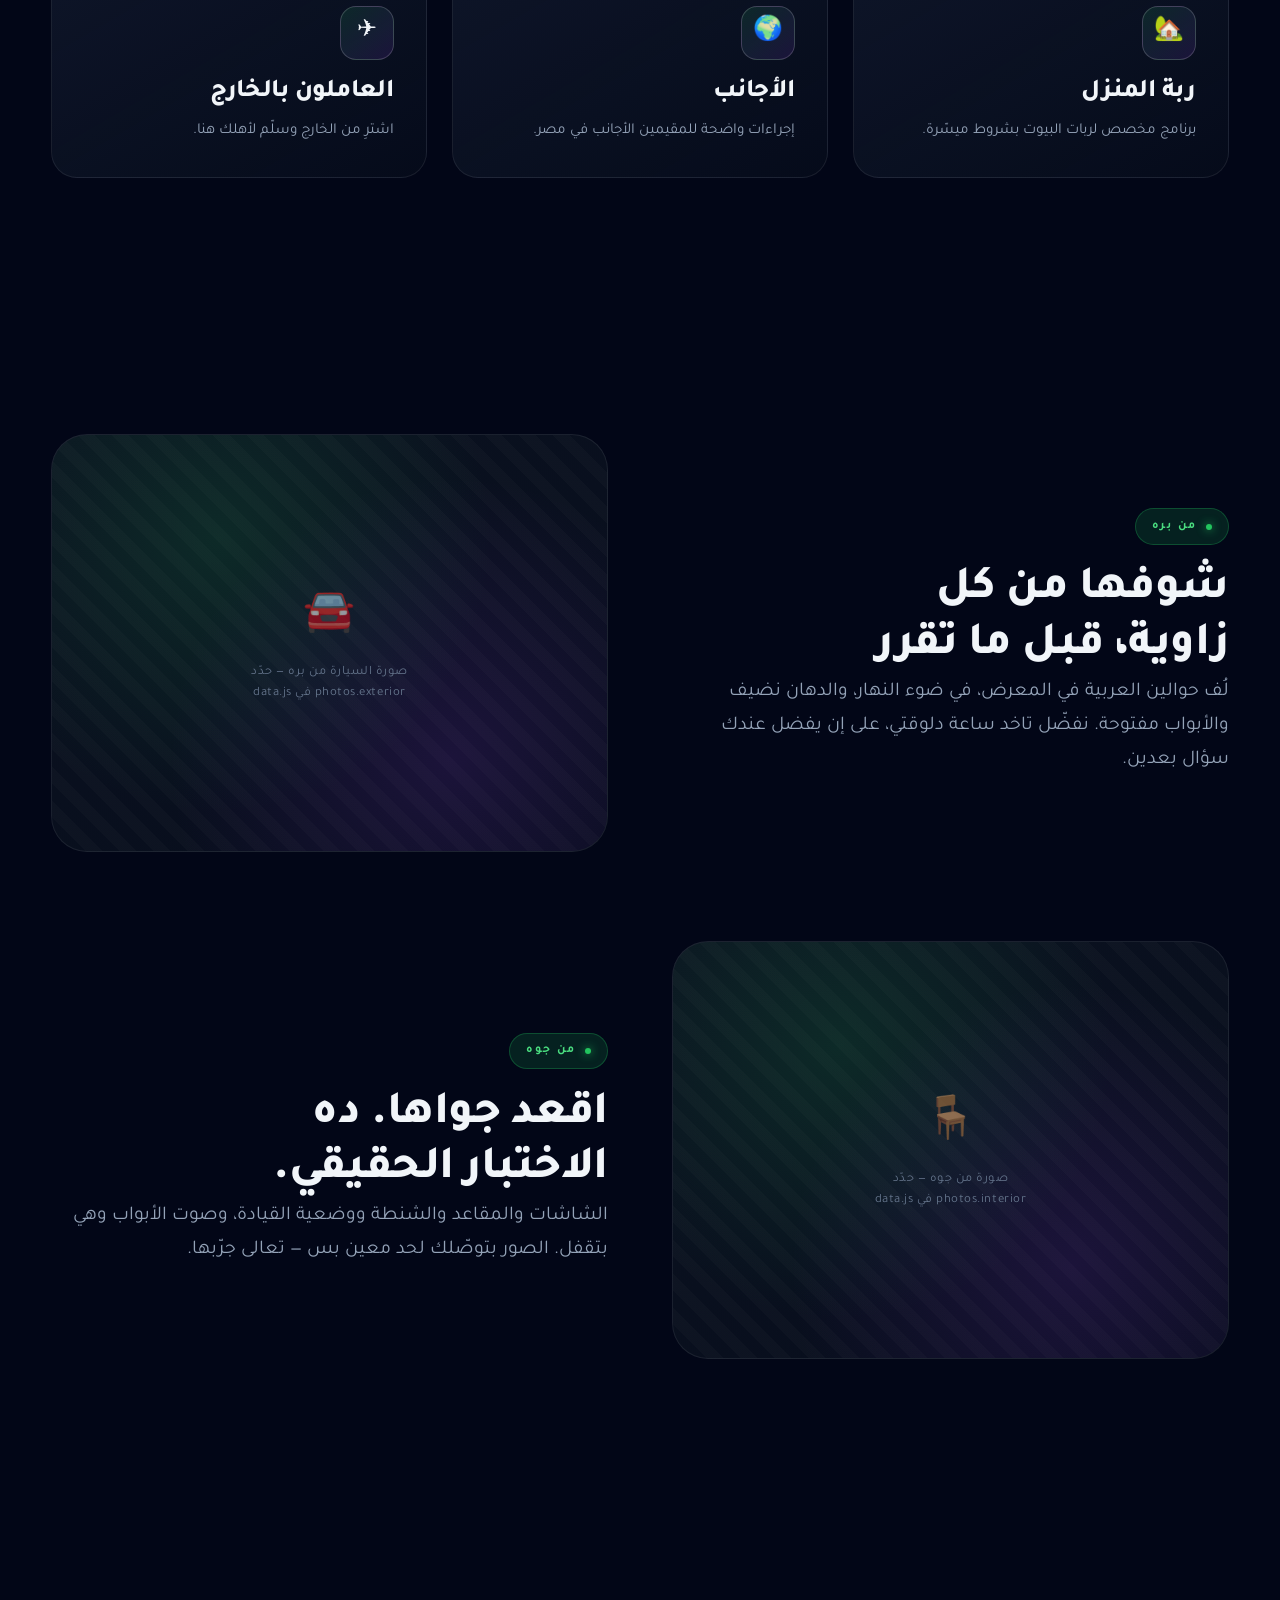
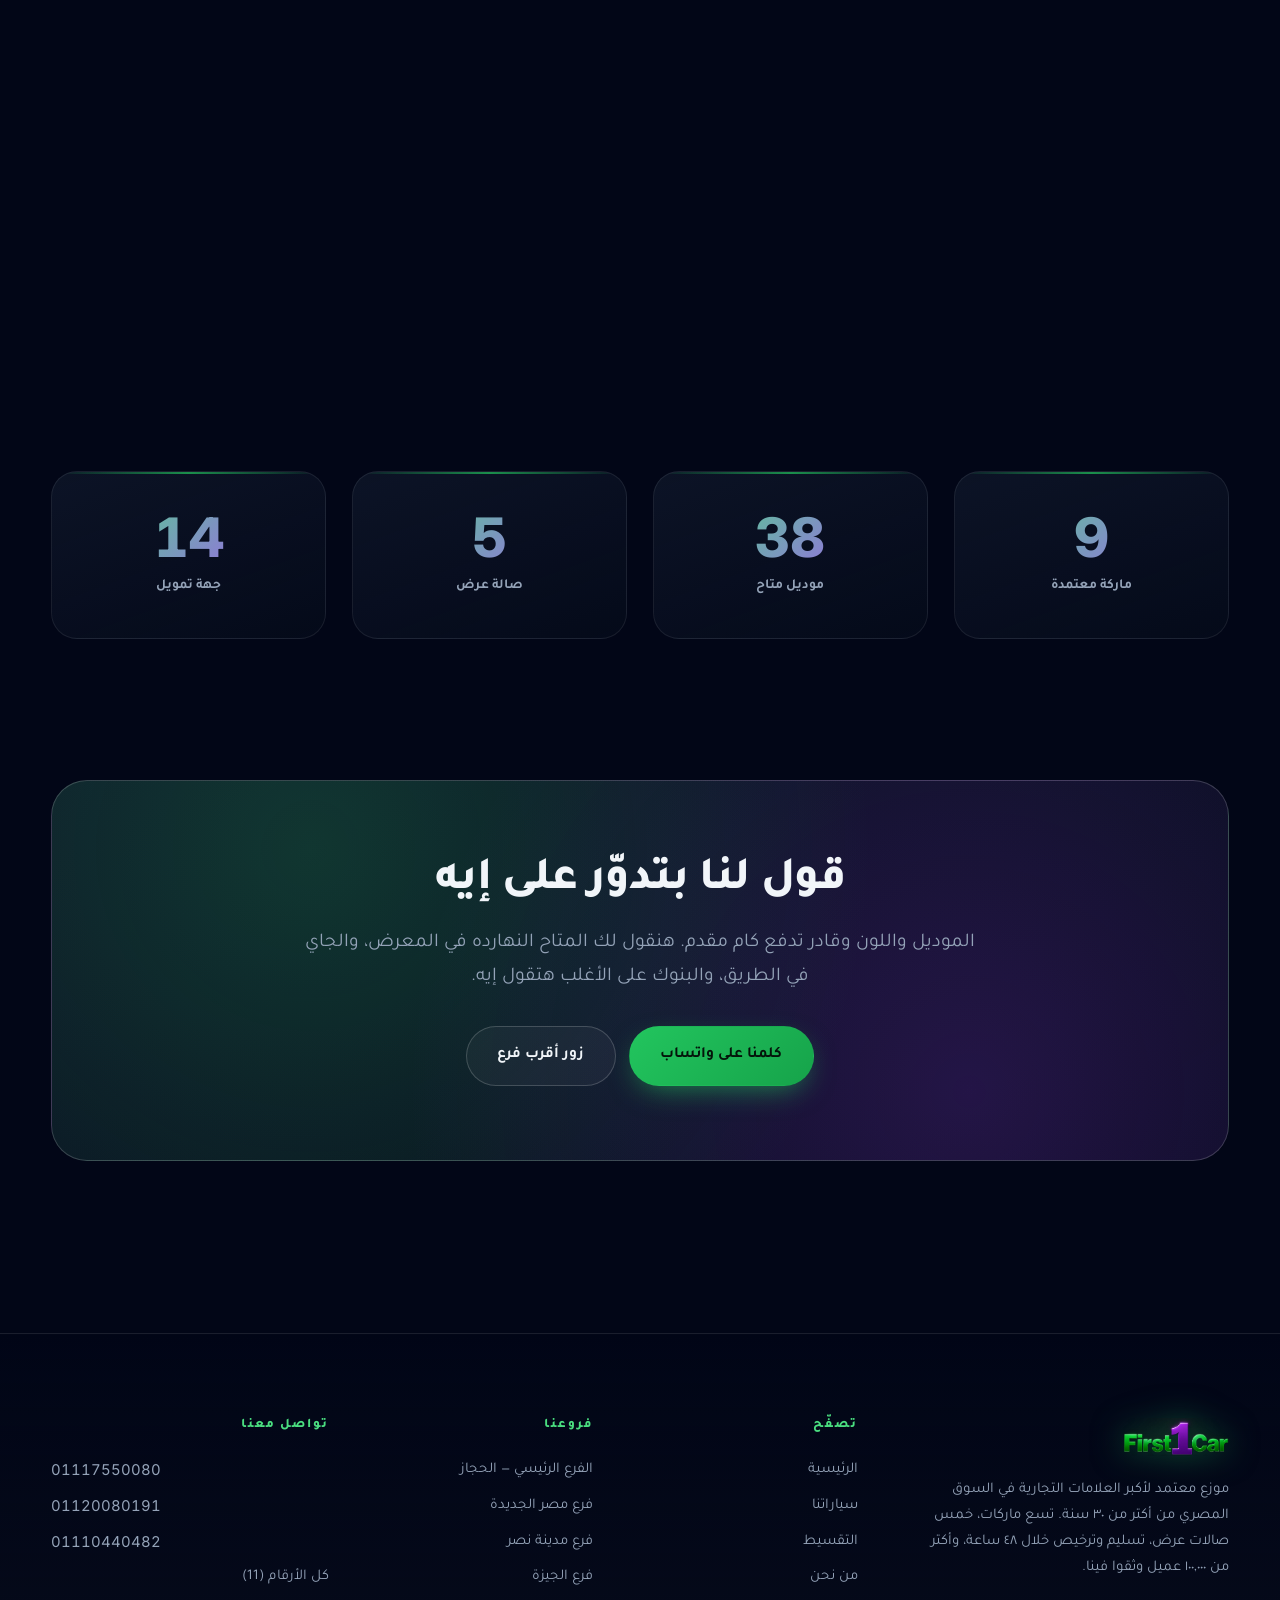
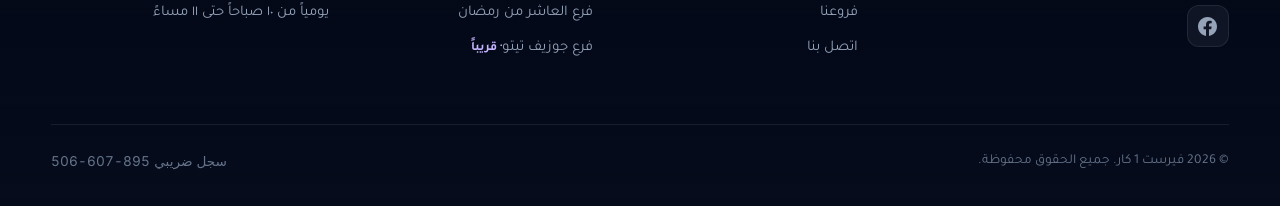
==== commit 12ec18ca: "Inline a critical CSS fallback so a partial upload is not a white page Reproducing the reported symp" ====
--- a/index.html
+++ b/index.html
@@ -17,6 +17,15 @@
 <link rel="preconnect" href="https://fonts.googleapis.com">
 <link rel="preconnect" href="https://fonts.gstatic.com" crossorigin>
 <link href="https://fonts.googleapis.com/css2?family=Inter:wght@400;500;600;700;800&family=Tajawal:wght@400;500;700;800&display=swap" rel="stylesheet">
+<style>
+/* Critical fallback, inline on purpose: if the external stylesheets fail to
+   load (a partial upload, a bad path) the page still renders dark and
+   readable instead of as a bare white document. */
+html{background:#020617}
+body{margin:0;background:#020617;color:#f1f5f9;
+     font-family:'Tajawal',Tahoma,Arial,sans-serif;line-height:1.75}
+img{max-width:100%;display:block}
+</style>
 <link rel="stylesheet" href="assets/css/base.css">
 <link rel="stylesheet" href="assets/css/components.css">
 <link rel="stylesheet" href="assets/css/pages.css">
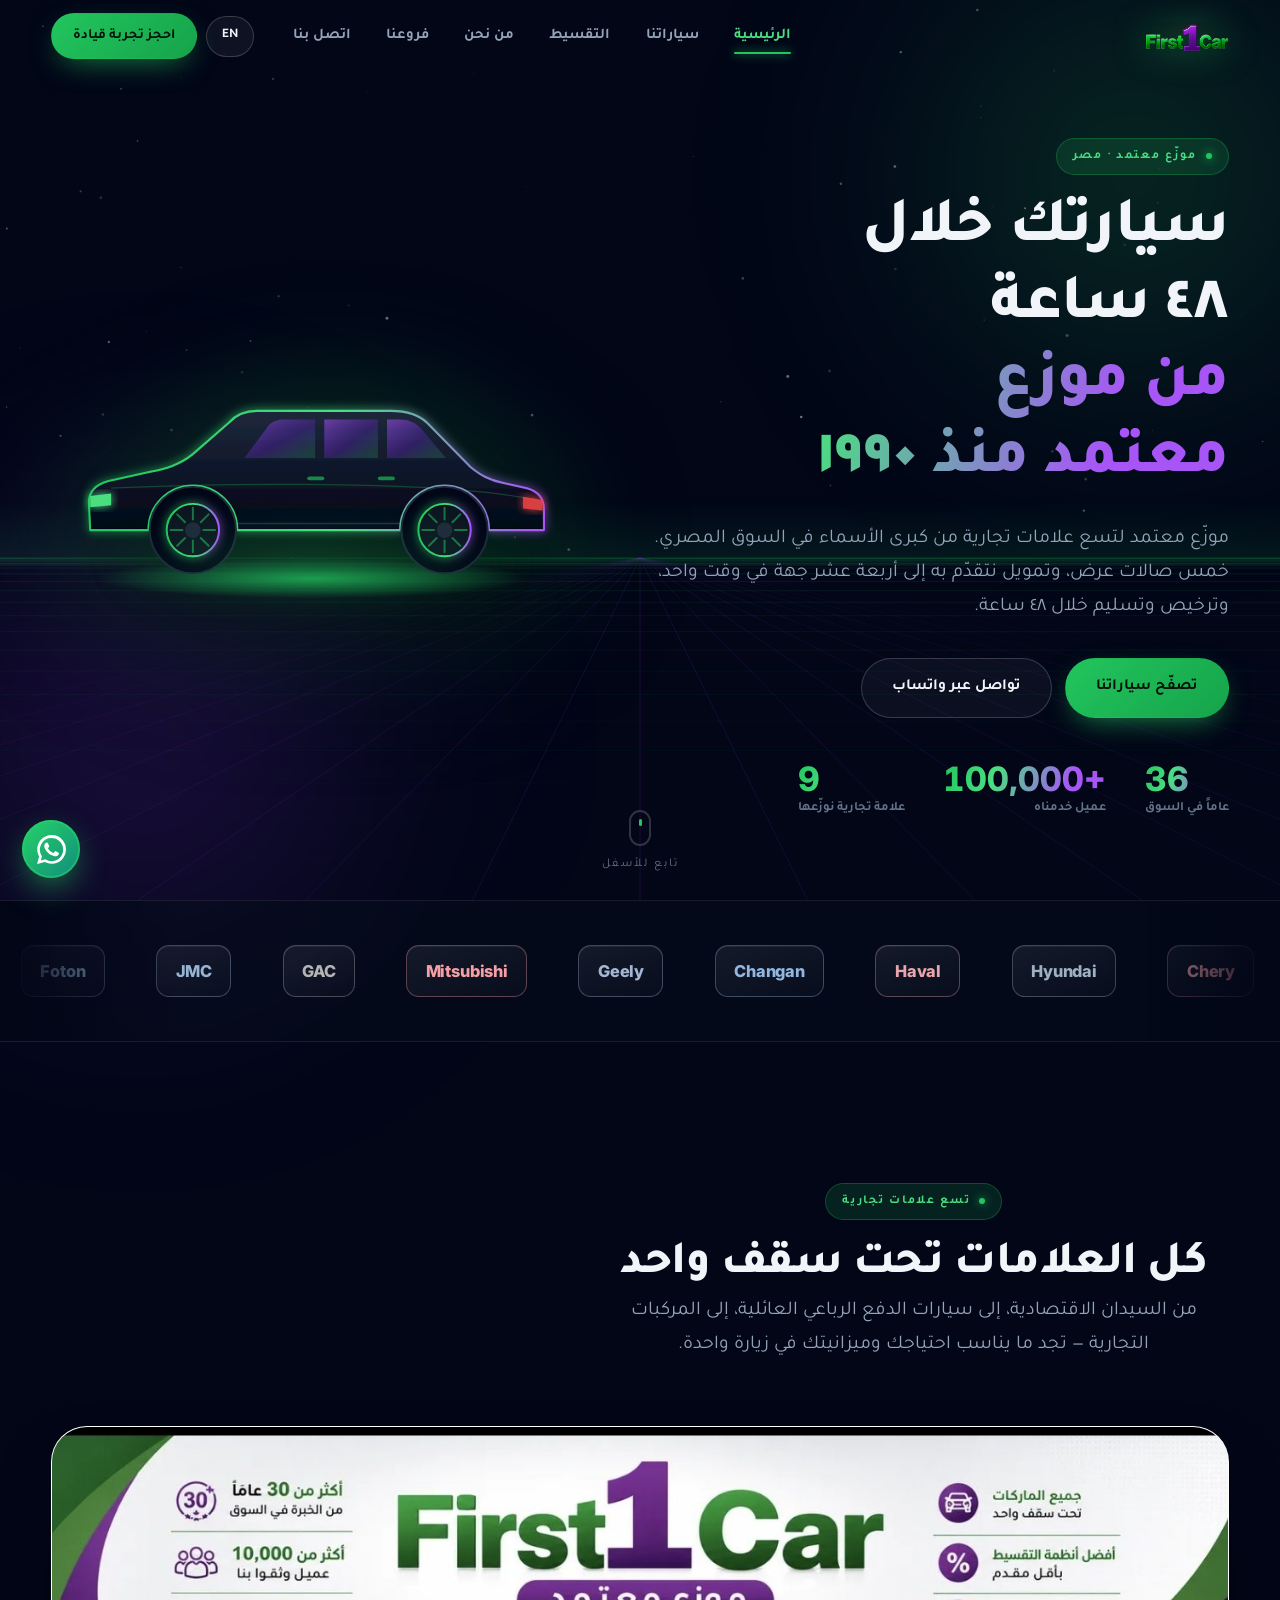
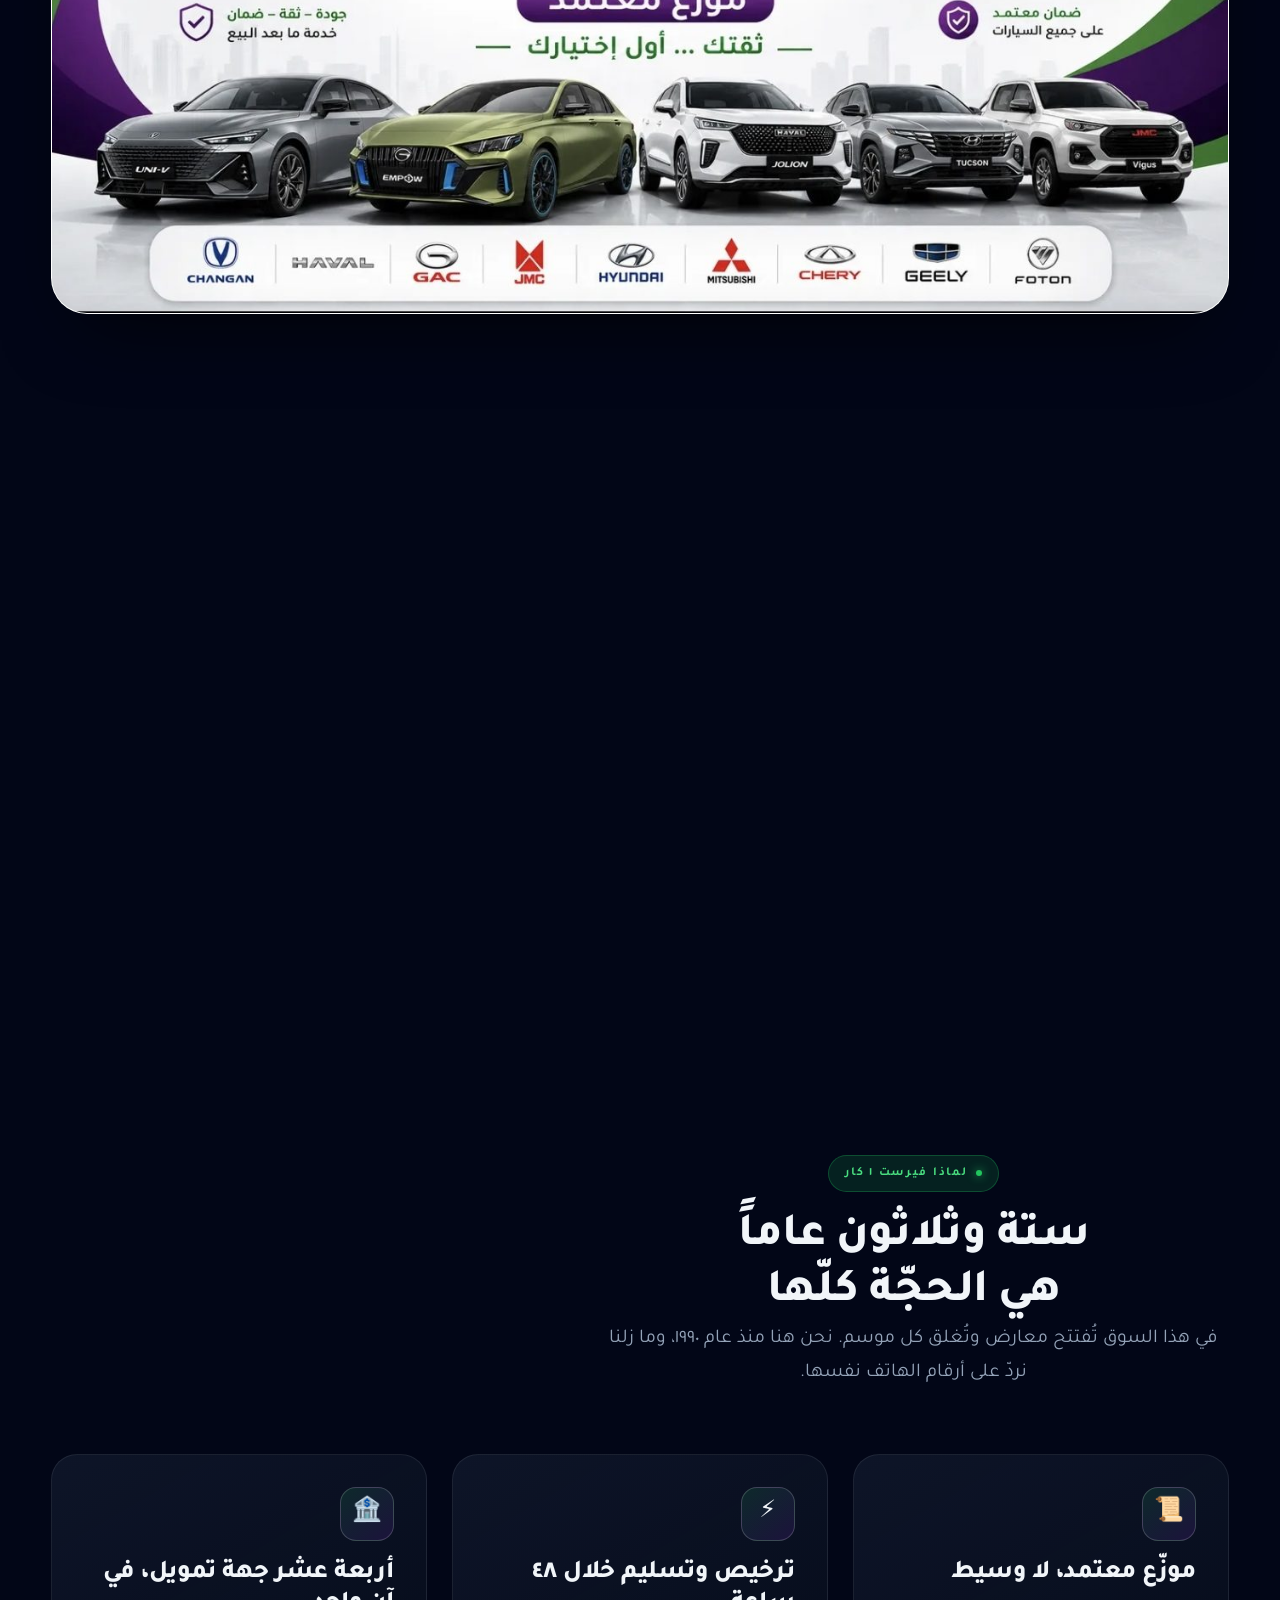
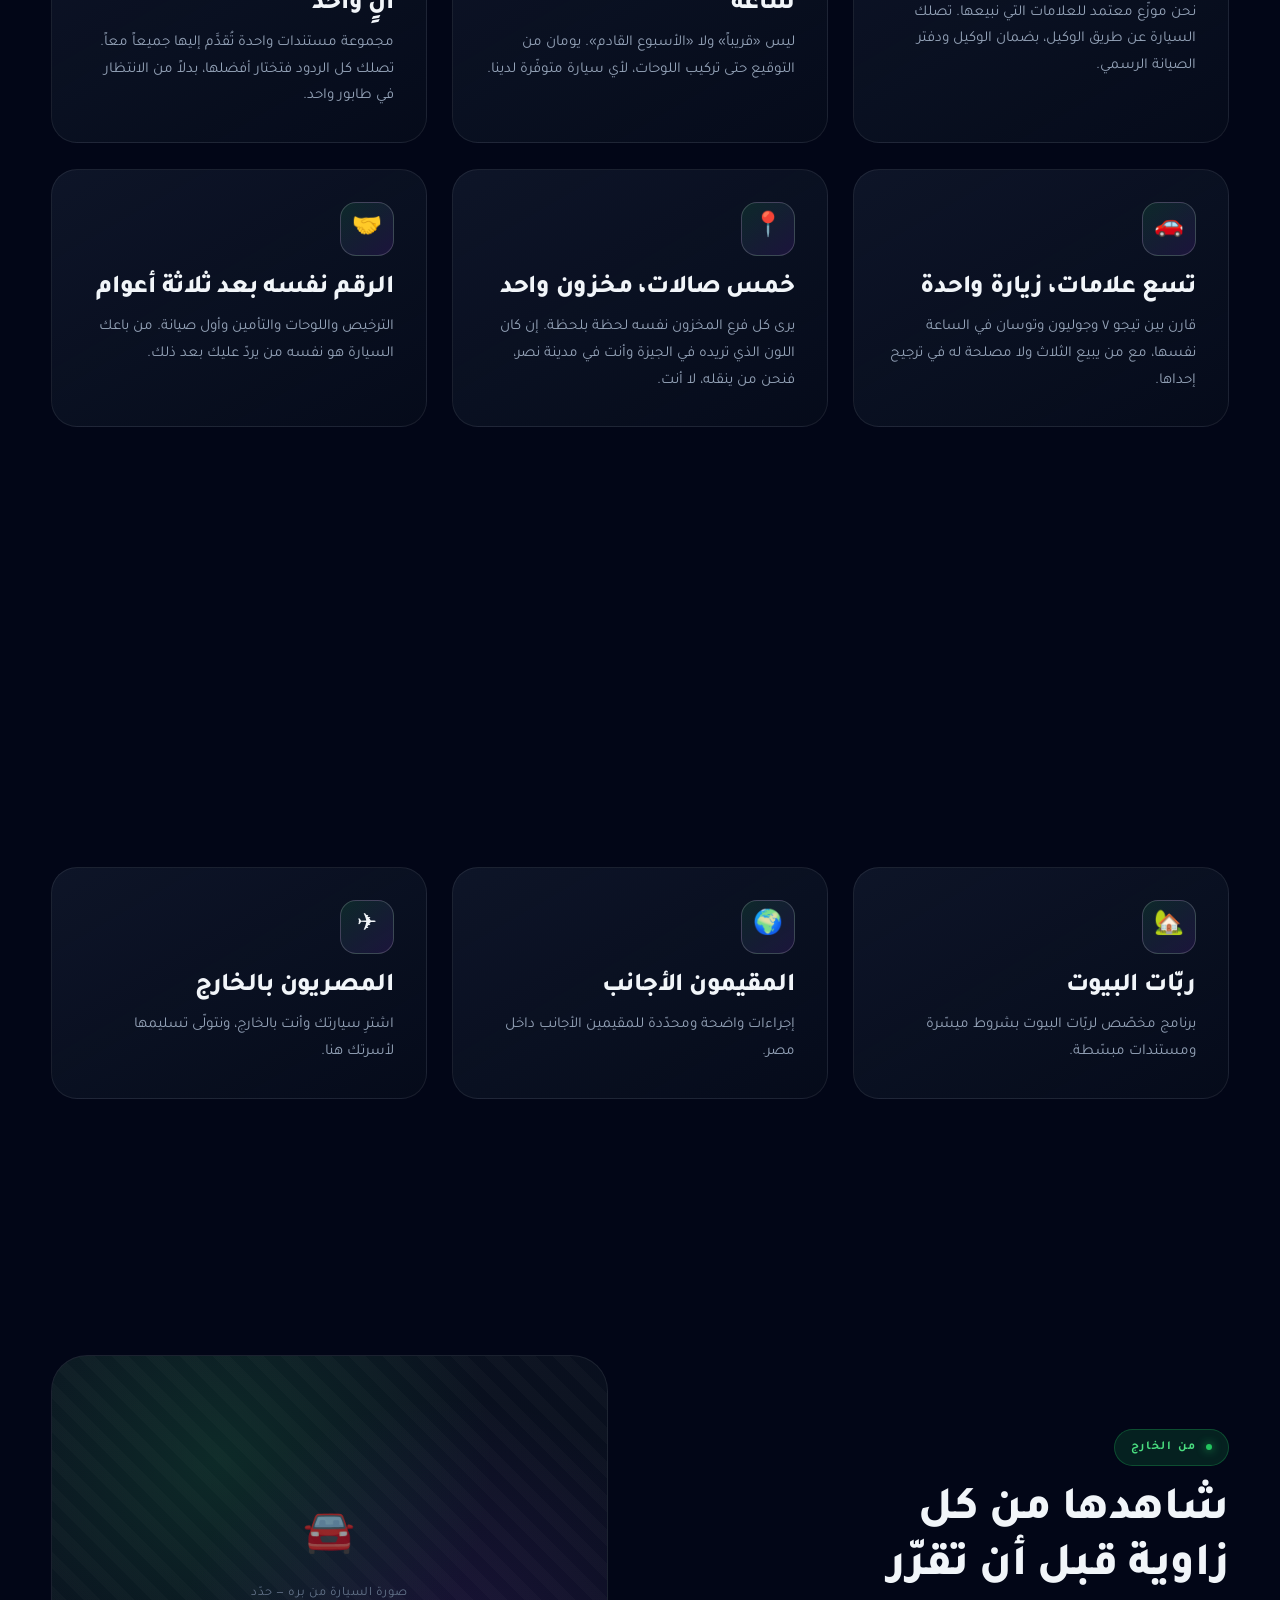
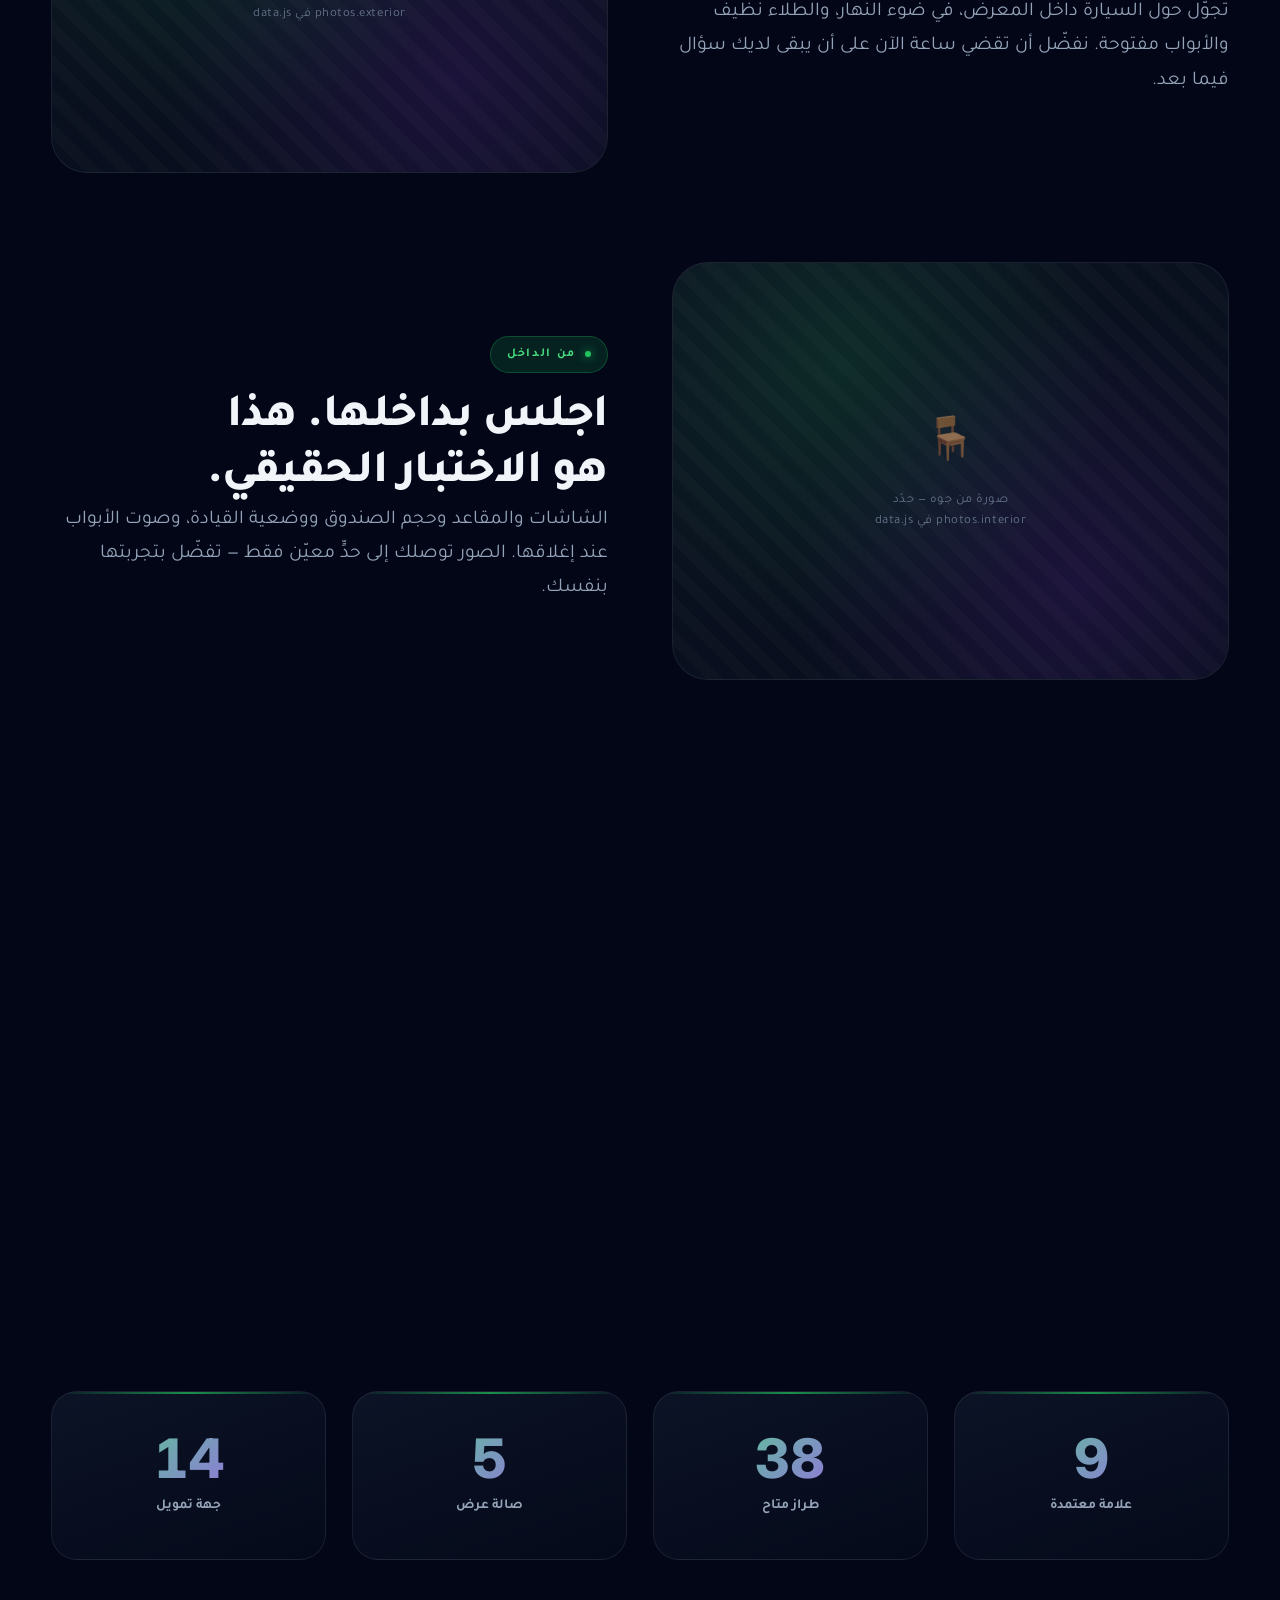
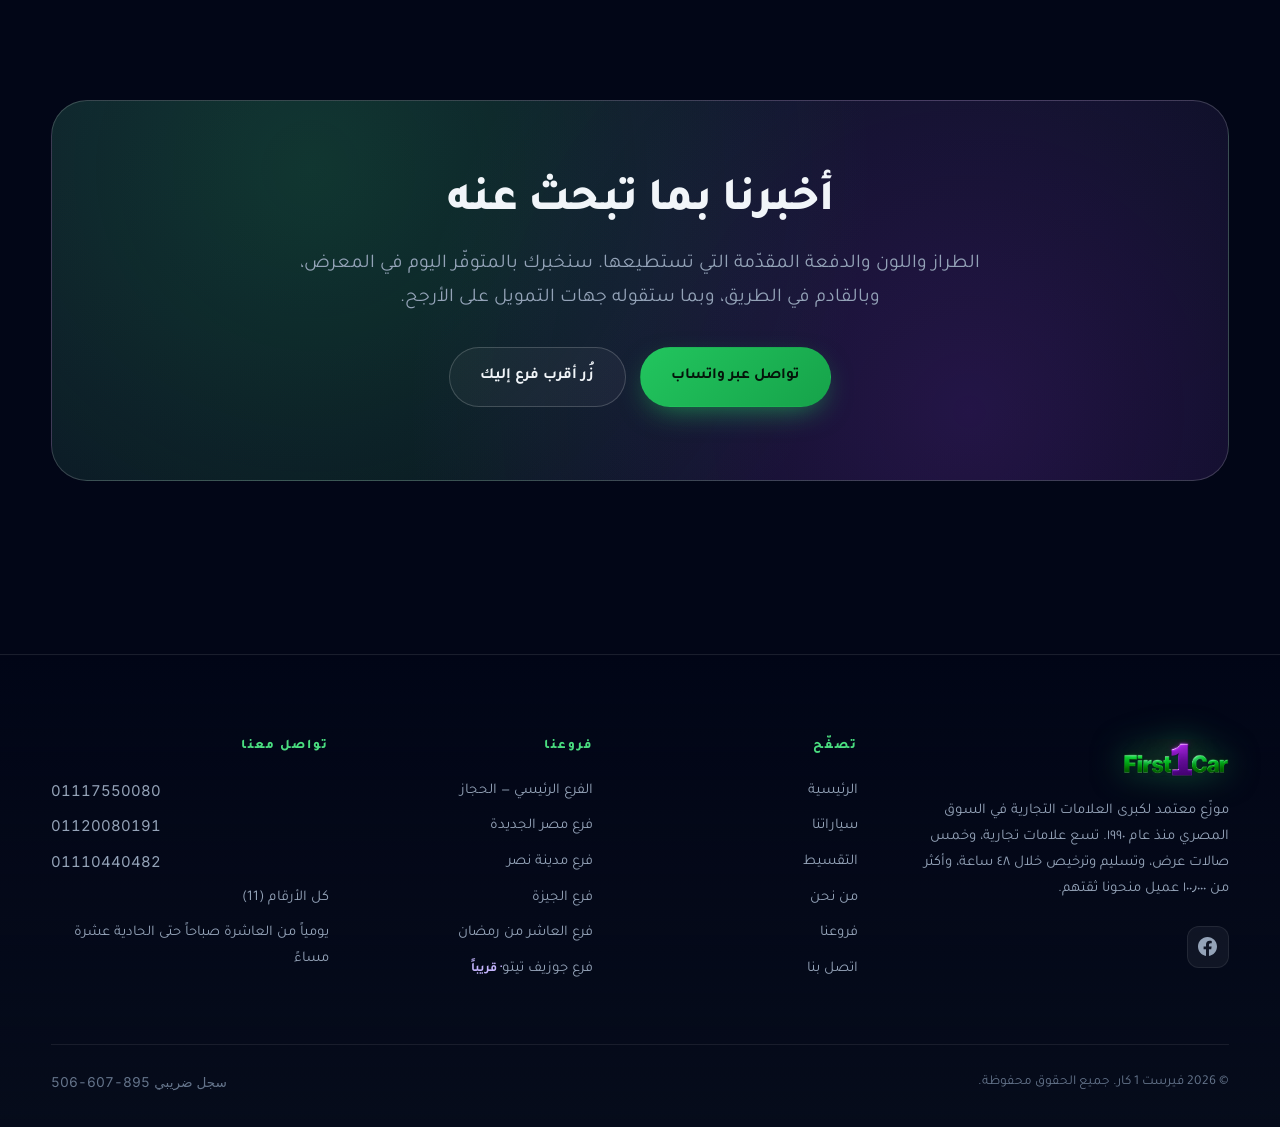
==== commit 65a14639: "Rewrite all Arabic into Modern Standard, set 1990, add real photography Language - Every Arabic stri" ====
--- a/index.html
+++ b/index.html
@@ -3,14 +3,14 @@
 <head>
 <meta charset="UTF-8">
 <meta name="viewport" content="width=device-width,initial-scale=1,viewport-fit=cover">
-<title>فيرست 1 كار — موزع معتمد من أكتر من ٣٠ سنة | First 1 Car</title>
-<meta name="description" content="فيرست 1 كار — موزع معتمد لأكبر العلامات التجارية في السوق المصري من أكتر من ٣٠ سنة. تسع ماركات، خمس صالات عرض، تسليم وترخيص خلال ٤٨ ساعة، وتقسيط من ١٤ بنك.">
+<title>فيرست ١ كار — موزّع معتمد منذ ١٩٩٠ | First 1 Car</title>
+<meta name="description" content="فيرست ١ كار — موزّع معتمد لكبرى العلامات التجارية في السوق المصري منذ عام ١٩٩٠. تسع علامات، وخمس صالات عرض، وتسليم وترخيص خلال ٤٨ ساعة، وتمويل من ١٤ جهة.">
 <meta name="theme-color" content="#020617">
 
 <meta property="og:type" content="website">
-<meta property="og:title" content="فيرست 1 كار — موزع معتمد من أكتر من ٣٠ سنة">
-<meta property="og:description" content="تسع ماركات، خمس صالات عرض، تسليم وترخيص خلال ٤٨ ساعة، وأكتر من ١٠٠,٠٠٠ عميل.">
-<meta property="og:image" content="assets/img/logo.png">
+<meta property="og:title" content="فيرست ١ كار — موزّع معتمد منذ عام ١٩٩٠">
+<meta property="og:description" content="تسع علامات تجارية، وخمس صالات عرض، وتسليم وترخيص خلال ٤٨ ساعة، وأكثر من ١٠٠٫٠٠٠ عميل.">
+<meta property="og:image" content="assets/img/brand-lineup.jpg">
 <meta name="twitter:card" content="summary_large_image">
 
 <link rel="icon" href="assets/img/logo.png">
@@ -45,27 +45,27 @@
     <div class="hero-inner">
 
       <div class="hero-copy">
-        <span class="eyebrow" data-en="Authorised distributor · Egypt">موزع معتمد · مصر</span>
+        <span class="eyebrow" data-en="Authorised distributor · Egypt">موزّع معتمد · مصر</span>
 
         <h1>
-          <span class="line"><span data-en="Your car in 48 hours">عربيتك خلال ٤٨ ساعة</span></span>
-          <span class="line"><span class="grad" data-en="from a 30-year distributor">من موزع عمره ٣٠ سنة</span></span>
+          <span class="line"><span data-en="Your car in 48 hours">سيارتك خلال ٤٨ ساعة</span></span>
+          <span class="line"><span class="grad" data-en="from a distributor since 1990">من موزّع معتمد منذ ١٩٩٠</span></span>
         </h1>
 
-        <p class="lead" data-en="An authorised distributor for nine of the biggest brands in the Egyptian market. Five showrooms, financing filed with fourteen banks at once, and licensing and delivery inside 48 hours.">
-          موزع معتمد لتسع ماركات من أكبر العلامات في السوق المصري. خمس صالات عرض،
-          وتقسيط بنقدّمه لأربعتاشر بنك في نفس الوقت، وترخيص وتسليم خلال ٤٨ ساعة.
+        <p class="lead" data-en="An authorised distributor for nine of the leading brands in the Egyptian market. Five showrooms, financing filed with fourteen banks at once, and licensing and delivery within 48 hours.">
+          موزّع معتمد لتسع علامات تجارية من كبرى الأسماء في السوق المصري. خمس صالات عرض،
+          وتمويل نتقدّم به إلى أربعة عشر جهة في وقت واحد، وترخيص وتسليم خلال ٤٨ ساعة.
         </p>
 
         <div class="hero-cta">
           <a class="btn btn-primary" href="cars.html" data-en="Browse our cars">تصفّح سياراتنا</a>
-          <a class="btn btn-ghost js-wa" href="#" data-en="Ask on WhatsApp">اسألنا على واتساب</a>
+          <a class="btn btn-ghost js-wa" href="#" data-en="Ask on WhatsApp">تواصل عبر واتساب</a>
         </div>
 
         <div class="hero-trust">
           <div>
-            <b class="num grad" data-count="30" data-suffix="">0</b>
-            <small data-en="Years in the market">سنة في السوق</small>
+            <b class="num grad" data-count="36" data-suffix="">0</b>
+            <small data-en="Years in the market">عاماً في السوق</small>
           </div>
           <div>
             <b class="num grad" data-count="100000" data-suffix="+">0</b>
@@ -73,7 +73,7 @@
           </div>
           <div>
             <b class="num grad" data-count="9" data-suffix="">0</b>
-            <small data-en="Brands we distribute">ماركة بنوزّعها</small>
+            <small data-en="Brands we distribute">علامة تجارية نوزّعها</small>
           </div>
         </div>
       </div>
@@ -92,7 +92,7 @@
 
     <div class="scroll-hint">
       <i></i>
-      <span data-en="Scroll">انزل تحت</span>
+      <span data-en="Scroll">تابع للأسفل</span>
     </div>
   </section>
 
@@ -101,21 +101,40 @@
     <div class="marquee" id="marquee"></div>
   </div>
 
+  <!-- ═══ BRAND LINEUP ═══════════════════════════════════════════════ -->
+  <section class="section" style="padding-bottom:0">
+    <div class="shell">
+      <div class="section-head center reveal">
+        <span class="eyebrow" data-en="Nine brands">تسع علامات تجارية</span>
+        <h2 data-en="Every brand under one roof">كل العلامات تحت سقف واحد</h2>
+        <p class="lead" data-en="From an economical saloon, to a family SUV, to a commercial pickup — you will find what suits your needs and your budget in a single visit.">
+          من السيدان الاقتصادية، إلى سيارات الدفع الرباعي العائلية، إلى المركبات التجارية —
+          تجد ما يناسب احتياجك وميزانيتك في زيارة واحدة.
+        </p>
+      </div>
+
+      <figure class="lineup reveal">
+        <img src="assets/img/brand-lineup.jpg" loading="lazy" width="1382" height="572"
+             alt="تشكيلة فيرست 1 كار: شانجان يوني-في، جي إيه سي إمباو، هافال جوليون، هيونداي توسان، وجيه إم سي فيجوس، مع شعارات العلامات التسع">
+      </figure>
+    </div>
+  </section>
+
   <!-- ═══ CREDENTIALS ════════════════════════════════════════════════ -->
   <section class="section">
     <div class="shell">
       <div class="creds reveal">
         <div class="cred">
-          <b class="num" data-count="30" data-suffix="+">0</b>
-          <small data-en="Years in the Egyptian market">سنة في السوق المصري</small>
+          <b class="num" data-count="36" data-suffix="">0</b>
+          <small data-en="Years in the Egyptian market">عاماً في السوق المصري</small>
         </div>
         <div class="cred">
           <b class="num" data-count="100000" data-suffix="+">0</b>
-          <small data-en="Customers who trusted us">عميل وثق فينا</small>
+          <small data-en="Customers who trusted us">عميل منحنا ثقته</small>
         </div>
         <div class="cred">
           <b class="num" data-count="48" data-suffix="h">0</b>
-          <small data-en="To licence and deliver your car">لترخيص وتسليم عربيتك</small>
+          <small data-en="To licence and deliver your car">لترخيص سيارتك وتسليمها</small>
         </div>
       </div>
     </div>
@@ -125,10 +144,10 @@
   <section class="section" style="padding-top:0">
     <div class="shell">
       <div class="section-head center reveal">
-        <span class="eyebrow" data-en="On top of the car">فوق العربية نفسها</span>
-        <h2 data-en="What comes with it">اللي بياخده معاها</h2>
-        <p class="lead" data-en="These are not launch-week gimmicks. They are what we put on the table when you buy from us.">
-          دي مش عروض أسبوع الافتتاح. دي اللي بنحطه على الترابيزة لما تشتري من عندنا.
+        <span class="eyebrow" data-en="Alongside the car">إلى جانب السيارة</span>
+        <h2 data-en="What comes with it">ما تحصل عليه معها</h2>
+        <p class="lead" data-en="These are not seasonal gimmicks. They are what we put on the table for every customer who buys from us.">
+          ليست عروضاً موسمية، بل ما نقدّمه لكل عميل يشتري من لدينا.
         </p>
       </div>
       <div class="perks reveal" id="perks"></div>
@@ -139,66 +158,66 @@
   <section class="section" style="padding-top:0">
     <div class="shell">
       <div class="section-head center reveal">
-        <span class="eyebrow" data-en="Why First 1 Car">ليه فيرست 1 كار</span>
-        <h2 data-en="Thirty years is the whole argument">تلاتين سنة هي الحجة كلها</h2>
-        <p class="lead" data-en="Showrooms open and close every season in this market. We have been here since before most of them existed, and we are still answering the same phone numbers.">
-          في السوق ده معارض بتفتح وتقفل كل موسم. إحنا موجودين من قبل ما أغلبهم يبدأ،
-          ولسه بنرد على نفس أرقام التليفونات.
+        <span class="eyebrow" data-en="Why First 1 Car">لماذا فيرست ١ كار</span>
+        <h2 data-en="Thirty-six years is the whole argument">ستة وثلاثون عاماً هي الحجّة كلّها</h2>
+        <p class="lead" data-en="In this market, showrooms open and close every season. We have been here since 1990, and we still answer the same telephone numbers.">
+          في هذا السوق تُفتتح معارض وتُغلق كل موسم. نحن هنا منذ عام ١٩٩٠،
+          وما زلنا نردّ على أرقام الهاتف نفسها.
         </p>
       </div>
 
       <div class="grid grid-3">
         <article class="card reveal">
           <div class="f-icon">📜</div>
-          <h3 data-en="Authorised, not a broker">موزع معتمد، مش سمسار</h3>
-          <p data-en="We are an authorised distributor for the brands we sell. The car comes from the agency, with the agency's warranty and service book.">
-            إحنا موزع معتمد للماركات اللي بنبيعها. العربية جاية من الوكيل،
-            بضمان الوكيل ودفتر الصيانة بتاعه.
+          <h3 data-en="Authorised, not a broker">موزّع معتمد، لا وسيط</h3>
+          <p data-en="We are an authorised distributor for the brands we sell. The car reaches you through the agency, with the agency's warranty and its service book.">
+            نحن موزّع معتمد للعلامات التي نبيعها. تصلك السيارة عن طريق الوكيل،
+            بضمان الوكيل ودفتر الصيانة الرسمي.
           </p>
         </article>
 
         <article class="card reveal" data-delay="1">
           <div class="f-icon">⚡</div>
-          <h3 data-en="Licensed and delivered in 48 hours">ترخيص وتسليم في ٤٨ ساعة</h3>
-          <p data-en="Not &quot;soon&quot;, not &quot;next week&quot;. Two days from signing to plates on the car, on anything we have in stock.">
-            مش "قريب" ولا "الأسبوع الجاي". يومين من التوقيع للوحات على العربية،
-            في أي حاجة موجودة عندنا في المخزن.
+          <h3 data-en="Licensed and delivered in 48 hours">ترخيص وتسليم خلال ٤٨ ساعة</h3>
+          <p data-en="Not &quot;soon&quot;, not &quot;next week&quot;. Two days from signature to plates on the car, for anything we hold in stock.">
+            ليس «قريباً» ولا «الأسبوع القادم». يومان من التوقيع حتى تركيب اللوحات،
+            لأي سيارة متوفّرة لدينا.
           </p>
         </article>
 
         <article class="card reveal" data-delay="2">
           <div class="f-icon">🏦</div>
-          <h3 data-en="Fourteen banks, filed in parallel">أربعتاشر بنك، بالتوازي</h3>
-          <p data-en="One set of papers goes to all of them at once. You get every answer back and pick the best, instead of waiting in one queue.">
-            مجموعة ورق واحدة بتروح لكلهم مع بعض. بتوصلك كل الردود وتختار الأحسن،
-            بدل ما تستنى في دور واحد.
+          <h3 data-en="Fourteen banks, filed in parallel">أربعة عشر جهة تمويل، في آنٍ واحد</h3>
+          <p data-en="One set of documents goes to all of them together. Every answer comes back to you and you choose the best, instead of waiting in a single queue.">
+            مجموعة مستندات واحدة تُقدَّم إليها جميعاً معاً. تصلك كل الردود فتختار أفضلها،
+            بدلاً من الانتظار في طابور واحد.
           </p>
         </article>
 
         <article class="card reveal">
           <div class="f-icon">🚗</div>
-          <h3 data-en="Nine brands, one visit">تسع ماركات، زيارة واحدة</h3>
-          <p data-en="Compare a Tiggo 7 against a Jolion against a Tucson in the same hour, with someone who sells all three and has no reason to push one.">
-            قارن بين تيجو 7 وجوليون وتوسان في نفس الساعة، مع حد بيبيع التلاتة
-            ومعندوش سبب يدفعك ناحية واحدة.
+          <h3 data-en="Nine brands, one visit">تسع علامات، زيارة واحدة</h3>
+          <p data-en="Compare a Tiggo 7 against a Jolion against a Tucson in the same hour, with someone who sells all three and has no reason to steer you towards one.">
+            قارن بين تيجو ٧ وجوليون وتوسان في الساعة نفسها، مع من يبيع الثلاث
+            ولا مصلحة له في ترجيح إحداها.
           </p>
         </article>
 
         <article class="card reveal" data-delay="1">
           <div class="f-icon">📍</div>
           <h3 data-en="Five showrooms, one stock list">خمس صالات، مخزون واحد</h3>
-          <p data-en="Every branch sees the same live stock. If the colour you want is in Giza and you are in Nasr City, we move it — you do not.">
-            كل فرع شايف نفس المخزون لحظة بلحظة. لو اللون اللي عايزه في الجيزة
-            وأنت في مدينة نصر، إحنا اللي بننقله — مش أنت.
+          <p data-en="Every branch sees the same live stock. If the colour you want is in Giza and you are in Nasr City, we are the ones who move it, not you.">
+            يرى كل فرع المخزون نفسه لحظة بلحظة. إن كان اللون الذي تريده في الجيزة
+            وأنت في مدينة نصر، فنحن من ينقله، لا أنت.
           </p>
         </article>
 
         <article class="card reveal" data-delay="2">
           <div class="f-icon">🤝</div>
-          <h3 data-en="The same number, three years later">نفس الرقم، بعد تلات سنين</h3>
-          <p data-en="Licensing, plates, insurance, first service. The person who sold you the car is the one who picks up afterwards.">
-            الترخيص واللوحات والتأمين وأول صيانة. اللي باع لك العربية هو نفسه
-            اللي بيرد عليك بعدين.
+          <h3 data-en="The same number, three years later">الرقم نفسه بعد ثلاثة أعوام</h3>
+          <p data-en="Licensing, plates, insurance, the first service. The person who sold you the car is the one who answers afterwards.">
+            الترخيص واللوحات والتأمين وأول صيانة. من باعك السيارة هو نفسه
+            من يردّ عليك بعد ذلك.
           </p>
         </article>
       </div>
@@ -210,10 +229,10 @@
     <div class="shell">
       <div class="section-head center reveal">
         <span class="eyebrow" data-en="Special programmes">برامج خاصة</span>
-        <h2 data-en="Not everyone buys a car the same way">مش كل الناس بتشتري عربية بنفس الطريقة</h2>
+        <h2 data-en="Not everyone buys a car the same way">ليس كل العملاء يشترون بالطريقة نفسها</h2>
         <p class="lead" data-en="Some cases need a different route through the paperwork. We run three of them properly, instead of turning people away.">
-          في حالات محتاجة طريق مختلف في الأوراق. إحنا بنشغّل تلاتة منهم صح،
-          بدل ما نقول للناس معلش.
+          بعض الحالات تحتاج مساراً مختلفاً في المستندات. ندير ثلاثة منها على نحو كامل،
+          بدلاً من الاعتذار للعميل.
         </p>
       </div>
       <div class="grid grid-3" id="programs"></div>
@@ -226,11 +245,11 @@
 
       <div class="showcase-row reveal">
         <div class="showcase-copy">
-          <span class="eyebrow" data-en="The exterior">من بره</span>
-          <h2 data-en="Every angle, before you commit">شوفها من كل زاوية، قبل ما تقرر</h2>
-          <p class="lead" data-en="Walk around the car in the showroom, in daylight, with the paint clean and the doors open. We would rather you take an hour now than have a question later.">
-            لُف حوالين العربية في المعرض، في ضوء النهار، والدهان نضيف والأبواب مفتوحة.
-            نفضّل تاخد ساعة دلوقتي، على إن يفضل عندك سؤال بعدين.
+          <span class="eyebrow" data-en="The exterior">من الخارج</span>
+          <h2 data-en="Every angle, before you commit">شاهدها من كل زاوية قبل أن تقرّر</h2>
+          <p class="lead" data-en="Walk around the car in the showroom, in daylight, with the paint clean and the doors open. We would rather you spend an hour now than be left with a question later.">
+            تجوّل حول السيارة داخل المعرض، في ضوء النهار، والطلاء نظيف والأبواب مفتوحة.
+            نفضّل أن تقضي ساعة الآن على أن يبقى لديك سؤال فيما بعد.
           </p>
         </div>
         <div class="showcase-media" data-photo="exterior">
@@ -242,11 +261,11 @@
 
       <div class="showcase-row reveal">
         <div class="showcase-copy">
-          <span class="eyebrow" data-en="The interior">من جوه</span>
-          <h2 data-en="Sit in it. That is the real test.">اقعد جواها. ده الاختبار الحقيقي.</h2>
-          <p class="lead" data-en="Screens, seats, boot space, the driving position, how the doors sound when they close. Photos only get you so far — come and try it.">
-            الشاشات والمقاعد والشنطة ووضعية القيادة، وصوت الأبواب وهي بتقفل.
-            الصور بتوصّلك لحد معين بس — تعالى جرّبها.
+          <span class="eyebrow" data-en="The interior">من الداخل</span>
+          <h2 data-en="Sit in it. That is the real test.">اجلس بداخلها. هذا هو الاختبار الحقيقي.</h2>
+          <p class="lead" data-en="Screens, seats, boot space, the driving position, the sound of the doors as they close. Photographs take you only so far — come and try it.">
+            الشاشات والمقاعد وحجم الصندوق ووضعية القيادة، وصوت الأبواب عند إغلاقها.
+            الصور توصلك إلى حدٍّ معيّن فقط — تفضّل بتجربتها بنفسك.
           </p>
         </div>
         <div class="showcase-media" data-photo="interior">
@@ -259,12 +278,12 @@
       <div class="showcase-row reveal">
         <div class="showcase-copy">
           <span class="eyebrow" data-en="The price">السعر</span>
-          <h2 data-en="The official price. That is all we publish.">السعر الرسمي. وبس.</h2>
-          <p class="lead" data-en="You will not find a second price hidden anywhere on this site. Prices move with the market, so we quote them live — call any line and you get today's number, not last month's.">
-            مش هتلاقي سعر تاني مخبّي في أي حتة في الموقع. الأسعار بتتحرك مع السوق،
-            عشان كده بنقولها لحظياً — كلّم أي خط وهتاخد رقم النهارده، مش بتاع الشهر اللي فات.
-          </p>
-          <a class="btn btn-violet" href="cars.html" data-en="See all the models">شوف كل الموديلات</a>
+          <h2 data-en="The official price. That is all we publish.">السعر الرسمي، وهذا كل ما ننشره.</h2>
+          <p class="lead" data-en="You will not find a second price hidden anywhere on this site. Prices move with the market, so we quote them live — call any line and you receive today's figure, not last month's.">
+            لن تجد سعراً ثانياً مخفياً في أي موضع من هذا الموقع. الأسعار تتحرّك مع السوق،
+            ولذلك نذكرها لك لحظياً — اتصل بأي خط تحصل على سعر اليوم، لا سعر الشهر الماضي.
+          </p>
+          <a class="btn btn-violet" href="cars.html" data-en="See all the models">اطّلع على كل الطُرز</a>
         </div>
         <div class="showcase-media" data-photo="showroom">
           <div class="ph"><div class="ph-inner"><span>🏷️</span>
@@ -287,14 +306,14 @@
   <section class="section" style="padding-top:0">
     <div class="shell">
       <div class="cta-band reveal">
-        <h2 data-en="Tell us what you are looking for">قول لنا بتدوّر على إيه</h2>
-        <p class="lead" data-en="The model, the colour, and what you can put down. We will tell you what is on the floor today, what is on the way, and what the banks are likely to say.">
-          الموديل واللون وقادر تدفع كام مقدم. هنقول لك المتاح النهارده في المعرض،
-          والجاي في الطريق، والبنوك على الأغلب هتقول إيه.
+        <h2 data-en="Tell us what you are looking for">أخبرنا بما تبحث عنه</h2>
+        <p class="lead" data-en="The model, the colour, and the down payment you can manage. We will tell you what is on the floor today, what is on its way, and what the banks are likely to say.">
+          الطراز واللون والدفعة المقدّمة التي تستطيعها. سنخبرك بالمتوفّر اليوم في المعرض،
+          وبالقادم في الطريق، وبما ستقوله جهات التمويل على الأرجح.
         </p>
         <div class="hero-cta">
-          <a class="btn btn-primary js-wa" href="#" data-en="Chat on WhatsApp">كلمنا على واتساب</a>
-          <a class="btn btn-ghost" href="branches.html" data-en="Visit a showroom">زور أقرب فرع</a>
+          <a class="btn btn-primary js-wa" href="#" data-en="Chat on WhatsApp">تواصل عبر واتساب</a>
+          <a class="btn btn-ghost" href="branches.html" data-en="Visit a showroom">زُر أقرب فرع إليك</a>
         </div>
       </div>
     </div>
@@ -329,8 +348,8 @@
 
     var st = SITE.stats;
     var cells = [
-      [st.brands,   { ar: 'ماركة معتمدة',  en: 'Authorised brands' }],
-      [st.models,   { ar: 'موديل متاح',    en: 'Models available' }],
+      [st.brands,   { ar: 'علامة معتمدة',   en: 'Authorised brands' }],
+      [st.models,   { ar: 'طراز متاح',      en: 'Models available' }],
       [st.branches, { ar: 'صالة عرض',      en: 'Showrooms' }],
       [st.banks,    { ar: 'جهة تمويل',     en: 'Finance partners' }]
     ];
--- a/assets/css/pages.css
+++ b/assets/css/pages.css
@@ -547,3 +547,21 @@
   position:absolute;inset:0;z-index:2;
   width:100%;height:100%;object-fit:cover;
 }
+
+/* ══ BRAND LINEUP BANNER ════════════════════════════════════════════════
+   The company's own lineup artwork is light-ground, so it is framed rather
+   than bled into the dark page — it reads as a deliberate poster.          */
+.lineup{
+  margin:0;border-radius:var(--r-xl);overflow:hidden;
+  border:1px solid var(--border-hi);
+  box-shadow:0 34px 80px -34px rgba(0,0,0,.85),
+             0 0 0 1px rgba(34,197,94,.12) inset;
+  background:#fff;
+  transition:transform .6s var(--ease),box-shadow .6s var(--ease);
+}
+.lineup:hover{
+  transform:translateY(-6px);
+  box-shadow:0 44px 96px -34px rgba(0,0,0,.9),
+             0 0 44px -12px rgba(34,197,94,.35);
+}
+.lineup img{width:100%;height:auto}
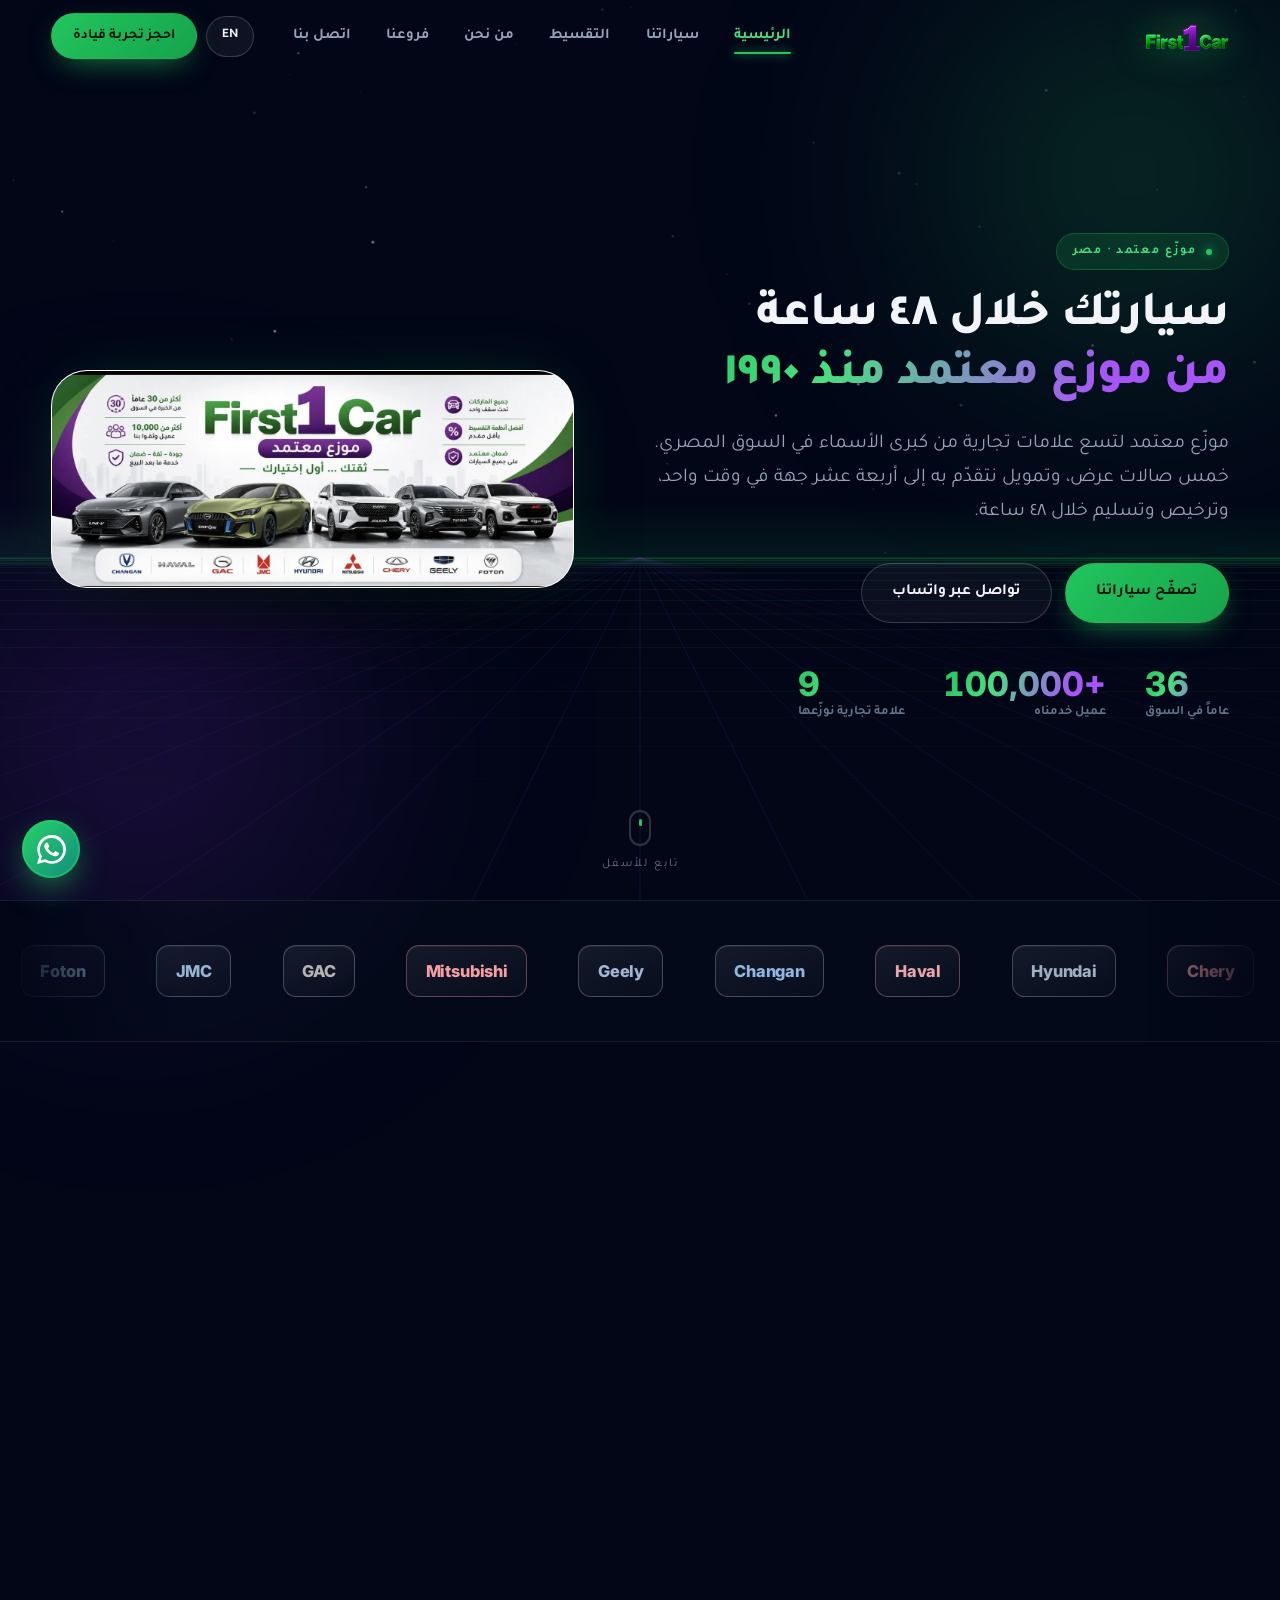
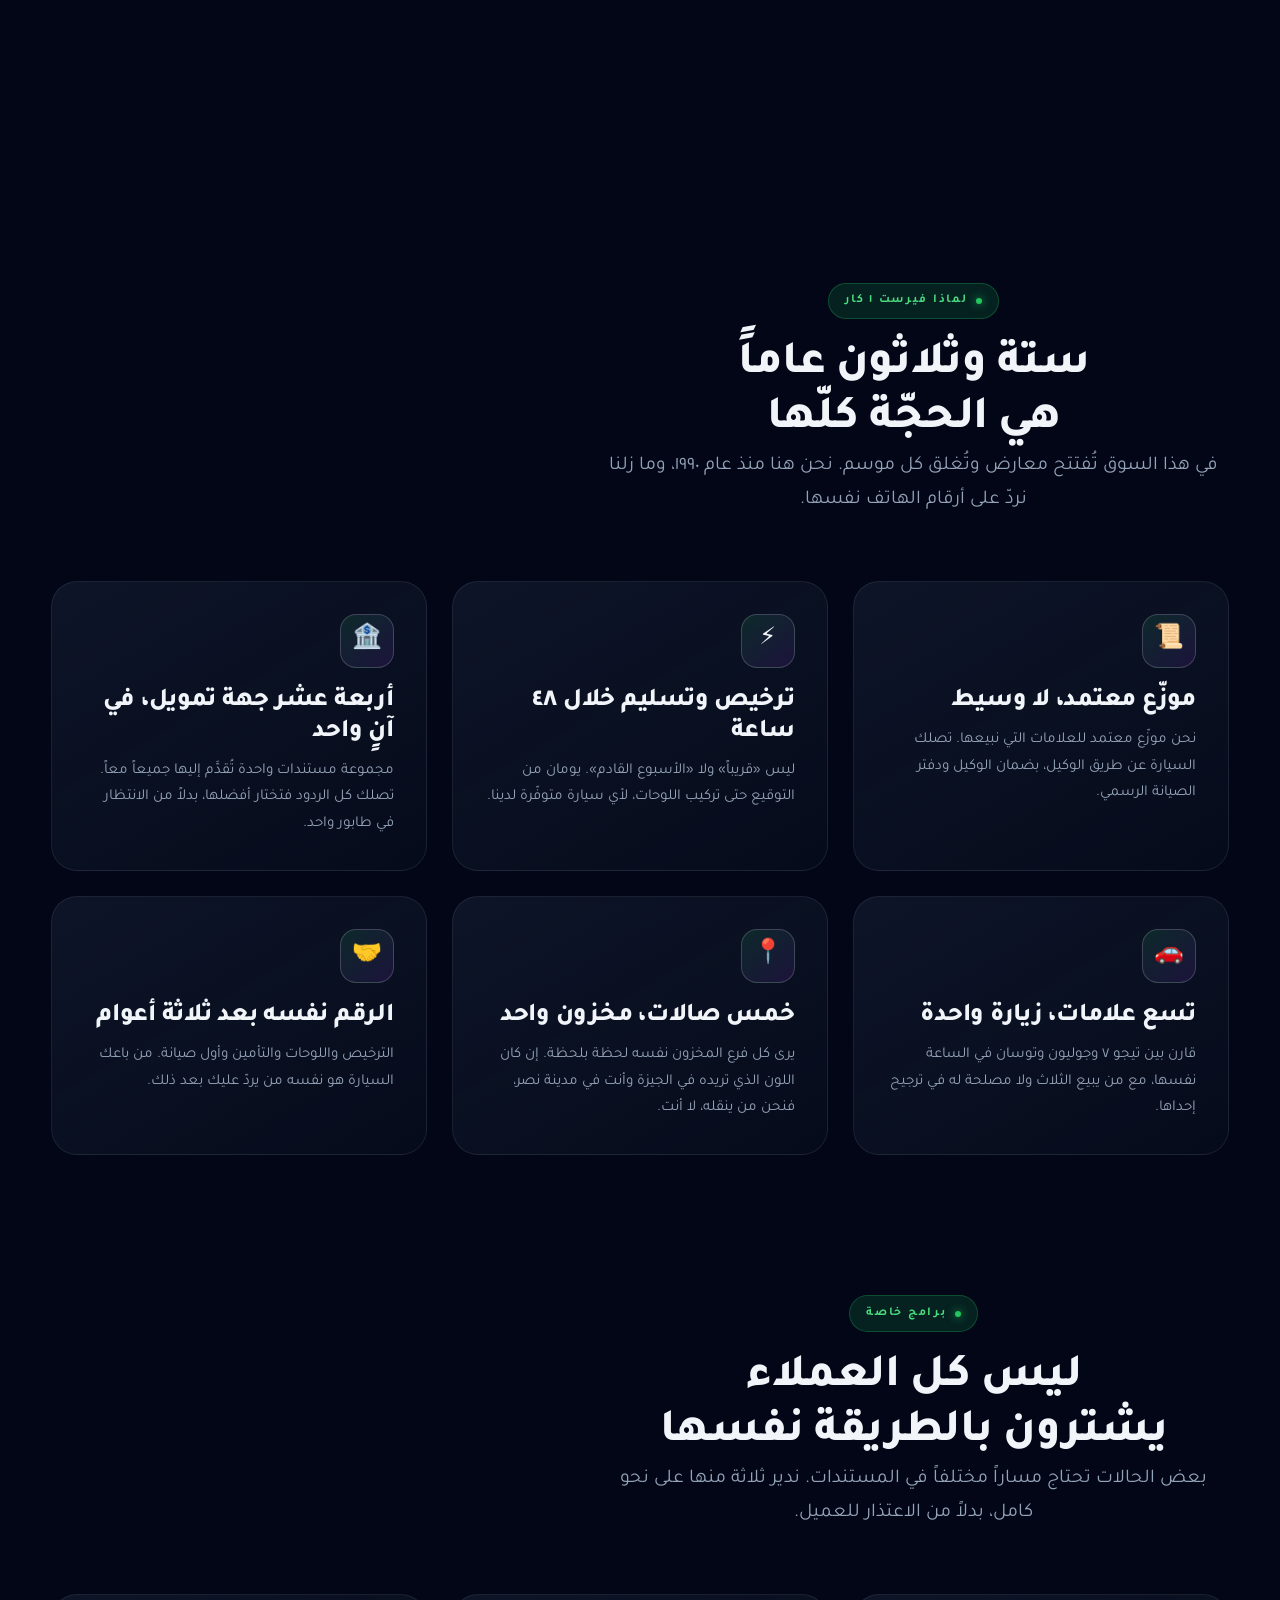
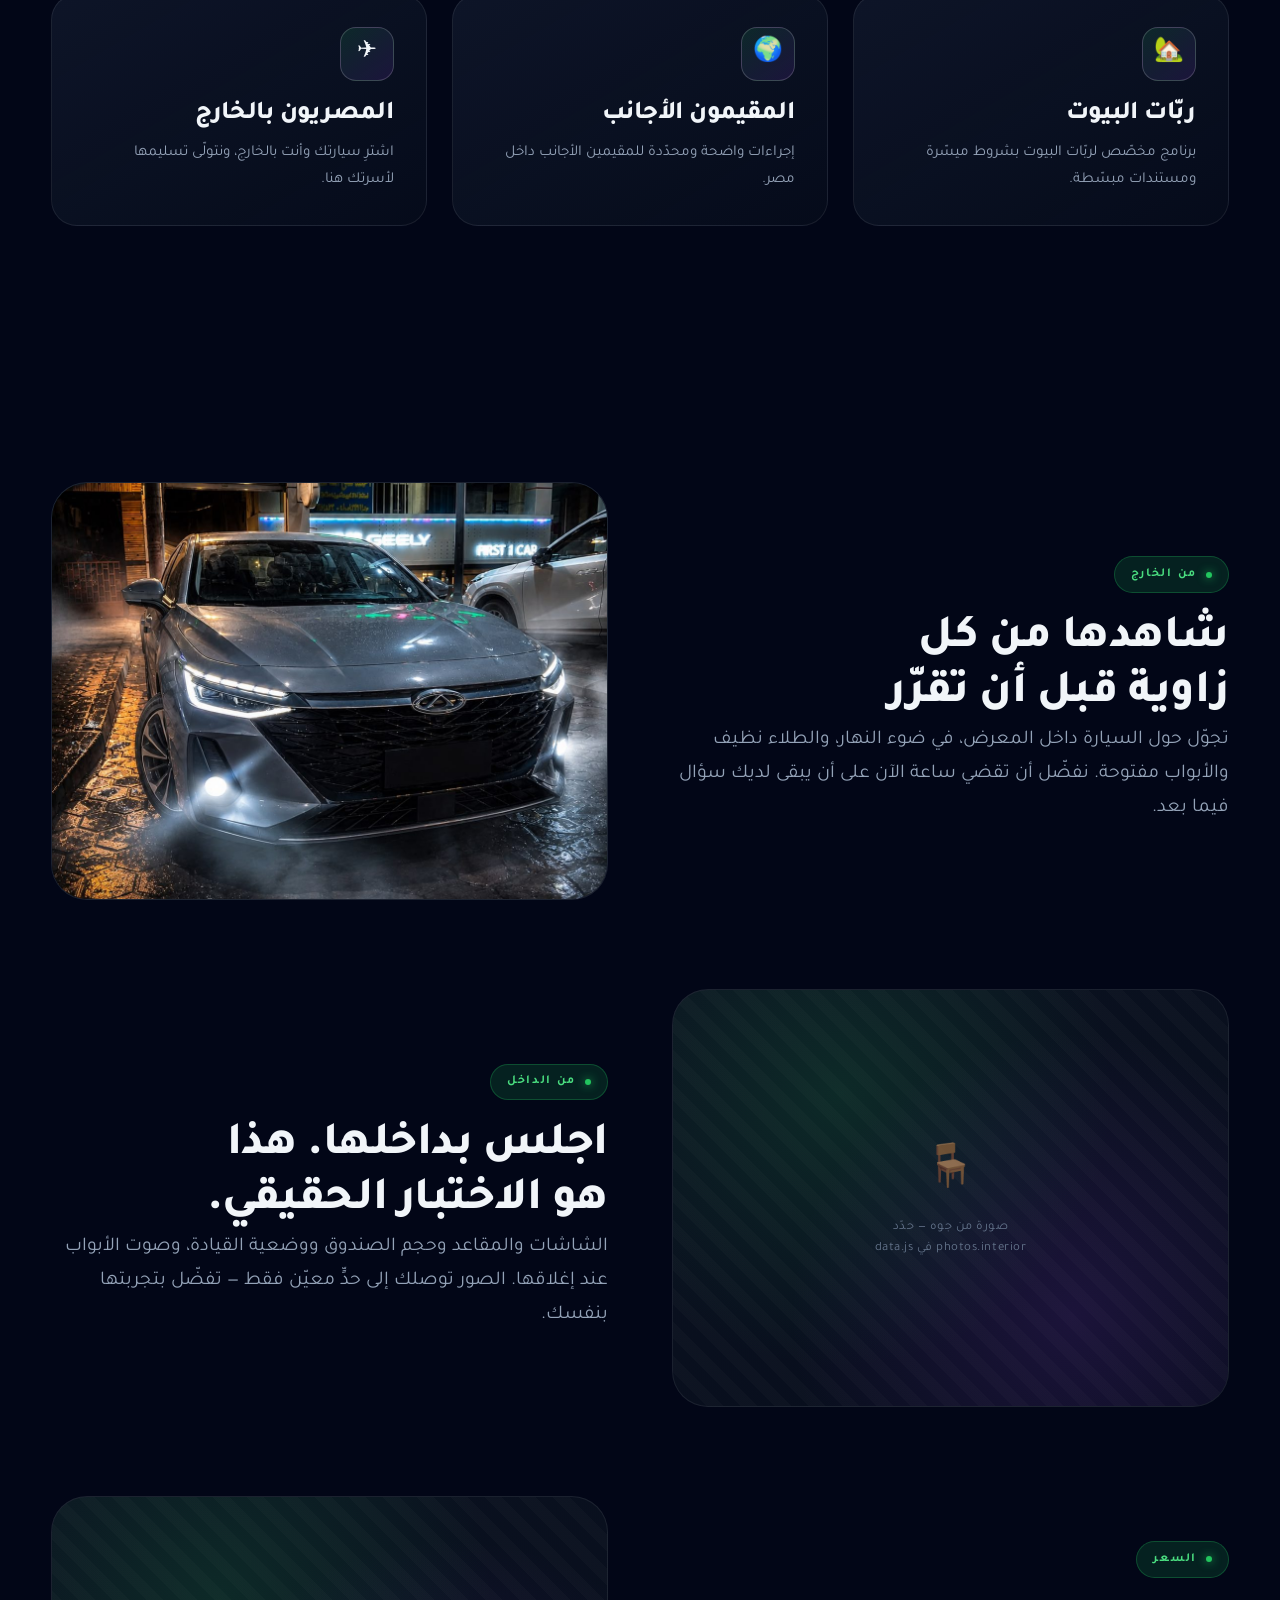
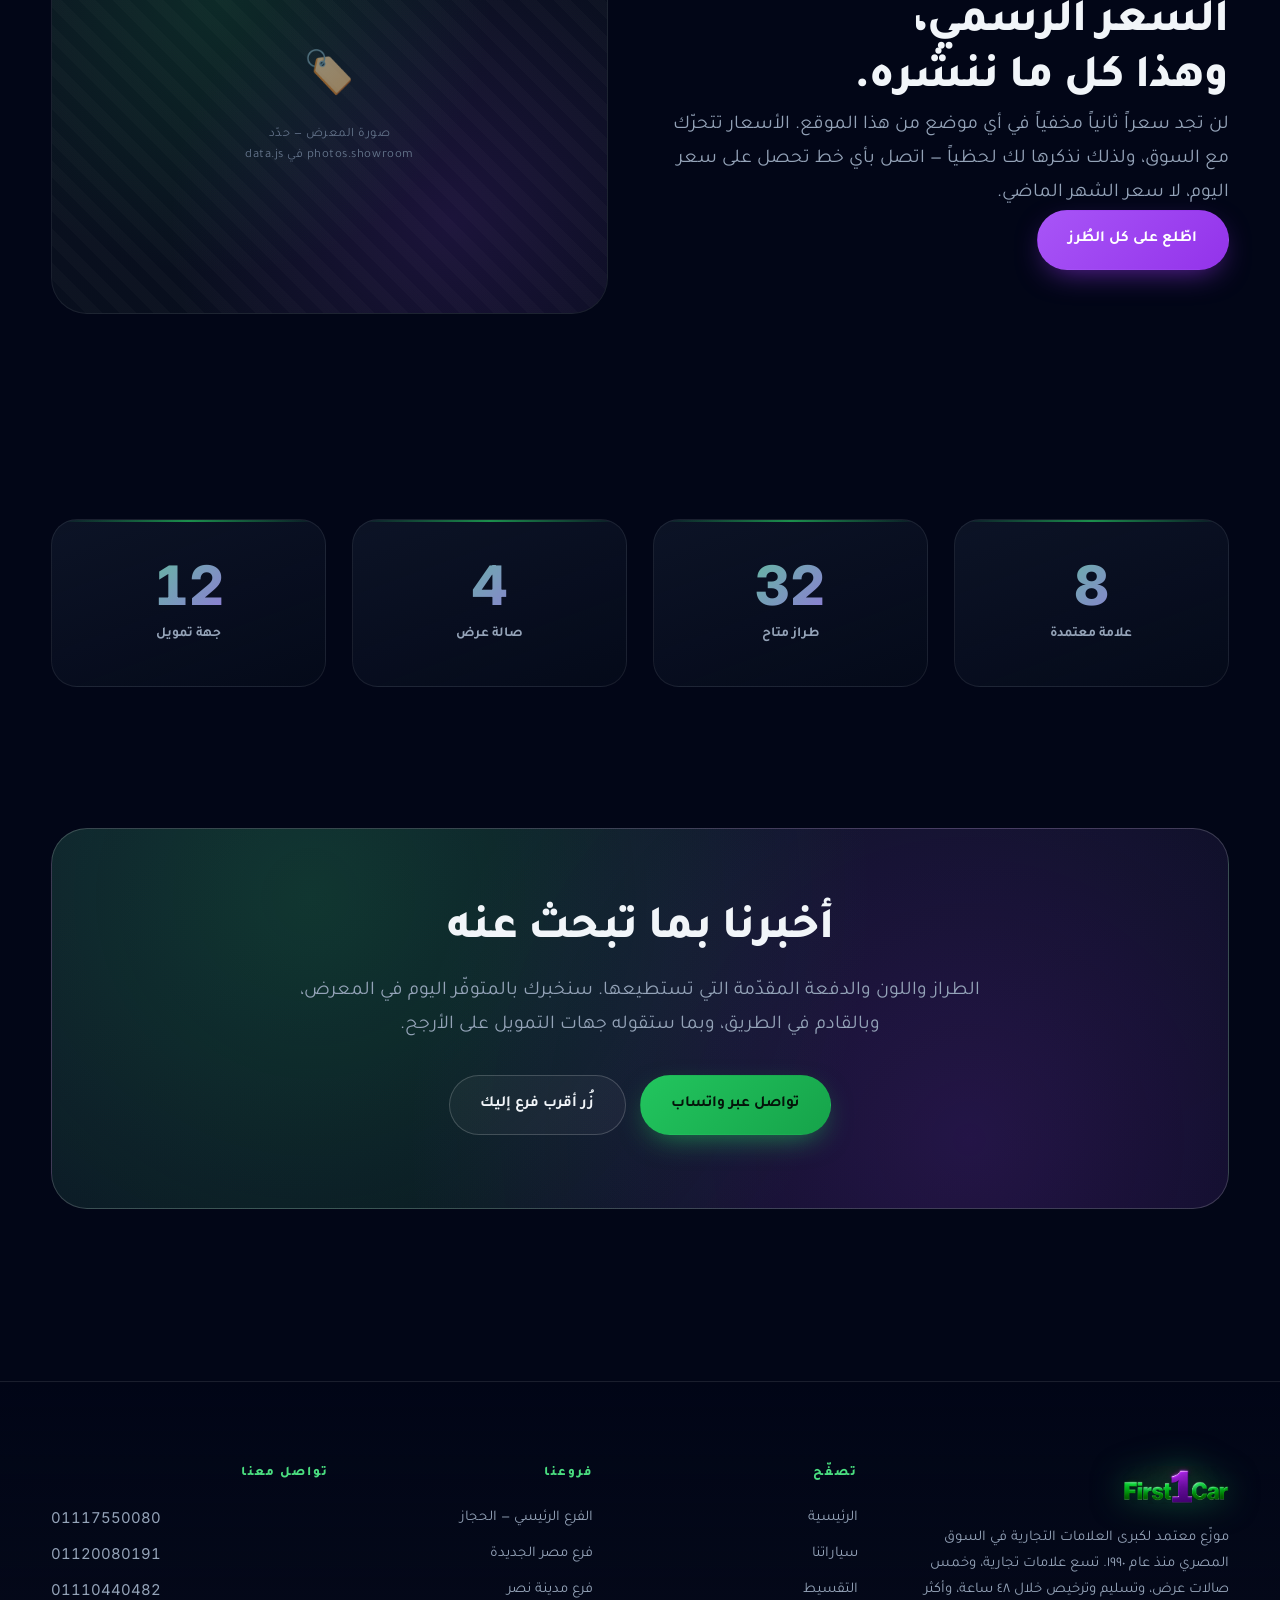
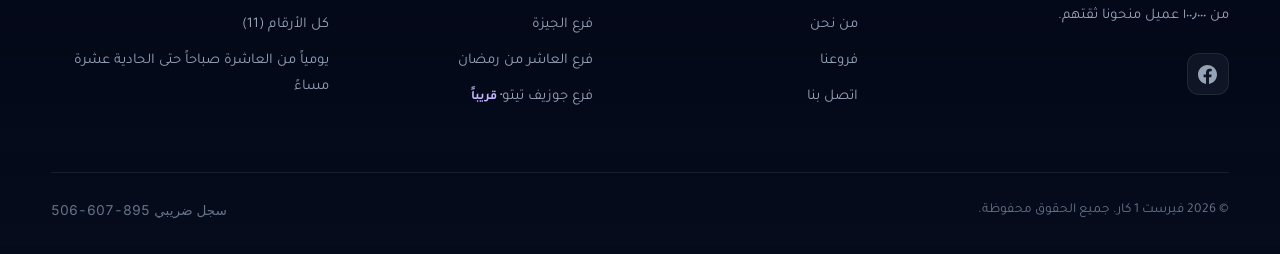
==== commit 8963526a: "Add the fourteen bank logos and lead the hero with the lineup artwork Bank logos - All fourteen fina" ====
--- a/index.html
+++ b/index.html
@@ -101,25 +101,6 @@
     <div class="marquee" id="marquee"></div>
   </div>
 
-  <!-- ═══ BRAND LINEUP ═══════════════════════════════════════════════ -->
-  <section class="section" style="padding-bottom:0">
-    <div class="shell">
-      <div class="section-head center reveal">
-        <span class="eyebrow" data-en="Nine brands">تسع علامات تجارية</span>
-        <h2 data-en="Every brand under one roof">كل العلامات تحت سقف واحد</h2>
-        <p class="lead" data-en="From an economical saloon, to a family SUV, to a commercial pickup — you will find what suits your needs and your budget in a single visit.">
-          من السيدان الاقتصادية، إلى سيارات الدفع الرباعي العائلية، إلى المركبات التجارية —
-          تجد ما يناسب احتياجك وميزانيتك في زيارة واحدة.
-        </p>
-      </div>
-
-      <figure class="lineup reveal">
-        <img src="assets/img/brand-lineup.jpg" loading="lazy" width="1382" height="572"
-             alt="تشكيلة فيرست 1 كار: شانجان يوني-في، جي إيه سي إمباو، هافال جوليون، هيونداي توسان، وجيه إم سي فيجوس، مع شعارات العلامات التسع">
-      </figure>
-    </div>
-  </section>
-
   <!-- ═══ CREDENTIALS ════════════════════════════════════════════════ -->
   <section class="section">
     <div class="shell">
--- a/assets/css/pages.css
+++ b/assets/css/pages.css
@@ -20,7 +20,10 @@
   .hero-trust{justify-content:center}
 }
 
-.hero h1{margin-bottom:1.35rem;max-width:19ch}
+/* The Arabic headline runs longer than the English, so the hero gets its
+   own scale — each phrase should hold on one line down to tablet. */
+.hero h1{margin-bottom:1.35rem;max-width:24ch;
+         font-size:clamp(1.95rem,4.3vw,3.05rem)}
 @media (max-width:1000px){.hero h1{max-width:none;margin-inline:auto}}
 .hero h1 .line{display:block;overflow:hidden}
 .hero h1 .line > span{
@@ -523,10 +526,14 @@
 }
 .cred small{display:block;font-size:.88rem;color:var(--muted);font-weight:600}
 
-/* banks render as plates in a tidy grid */
-.bank-grid{grid-template-columns:repeat(auto-fill,minmax(176px,1fr))}
+/* Banks render as logo plates in a tidy grid. They are given more height
+   and a larger cap than the brand plates, because a bank mark is usually
+   a wordmark that has to stay readable at a glance. */
+.bank-grid{grid-template-columns:repeat(auto-fill,minmax(184px,1fr))}
 .bank-cell{display:flex;align-items:center;justify-content:center}
-.bank-cell .bplate{width:100%;font-size:.9rem;padding:0 .8rem}
+.bank-cell .bplate{width:100%;height:70px;font-size:.9rem;padding:0 1rem}
+.bank-cell .bplate.img{padding:.55rem .9rem}
+.bank-cell .bplate.img img{max-height:100%;max-width:100%}
 
 /* ══ MODEL CARD ARTWORK ═════════════════════════════════════════════════
    A body-type silhouette stands in until a real photo is supplied. When a
@@ -565,3 +572,22 @@
              0 0 44px -12px rgba(34,197,94,.35);
 }
 .lineup img{width:100%;height:auto}
+
+/* ══ HERO PHOTOGRAPH ════════════════════════════════════════════════════
+   When a real photograph loads it replaces the drawn car entirely — the
+   decorative streaks and ground glow go with it, since the photograph
+   brings its own lighting.                                               */
+.hero-photo{
+  width:100%;height:auto;border-radius:var(--r-xl);
+  /* the lineup artwork is light-ground, so it is framed on white rather
+     than bled into the page — the same treatment the section used */
+  background:#fff;
+  border:1px solid var(--border-hi);
+  box-shadow:0 40px 90px -40px rgba(0,0,0,.95),
+             0 0 70px -24px rgba(34,197,94,.35);
+  animation:hover 6s ease-in-out infinite;
+  will-change:transform;
+}
+.hero-stage.has-photo .car-art,
+.hero-stage.has-photo .car-pad,
+.hero-stage.has-photo .streaks{display:none}
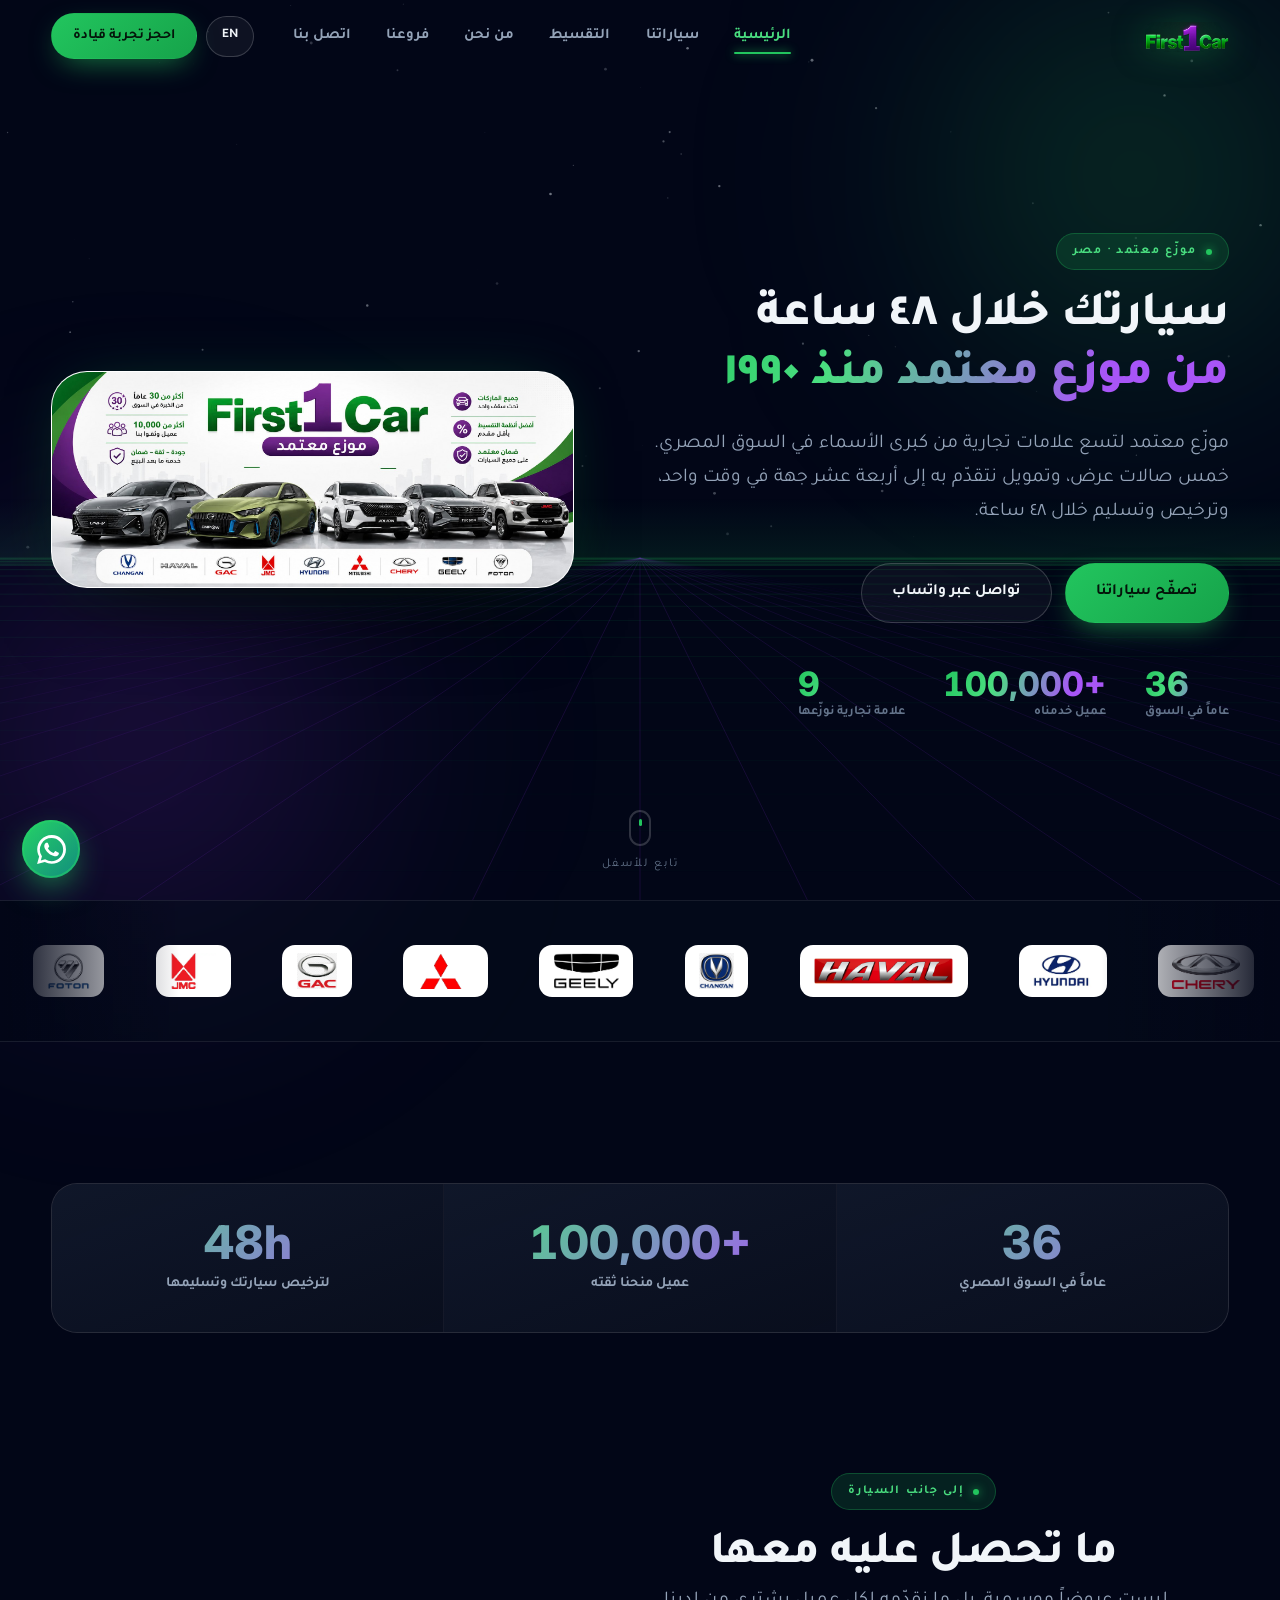
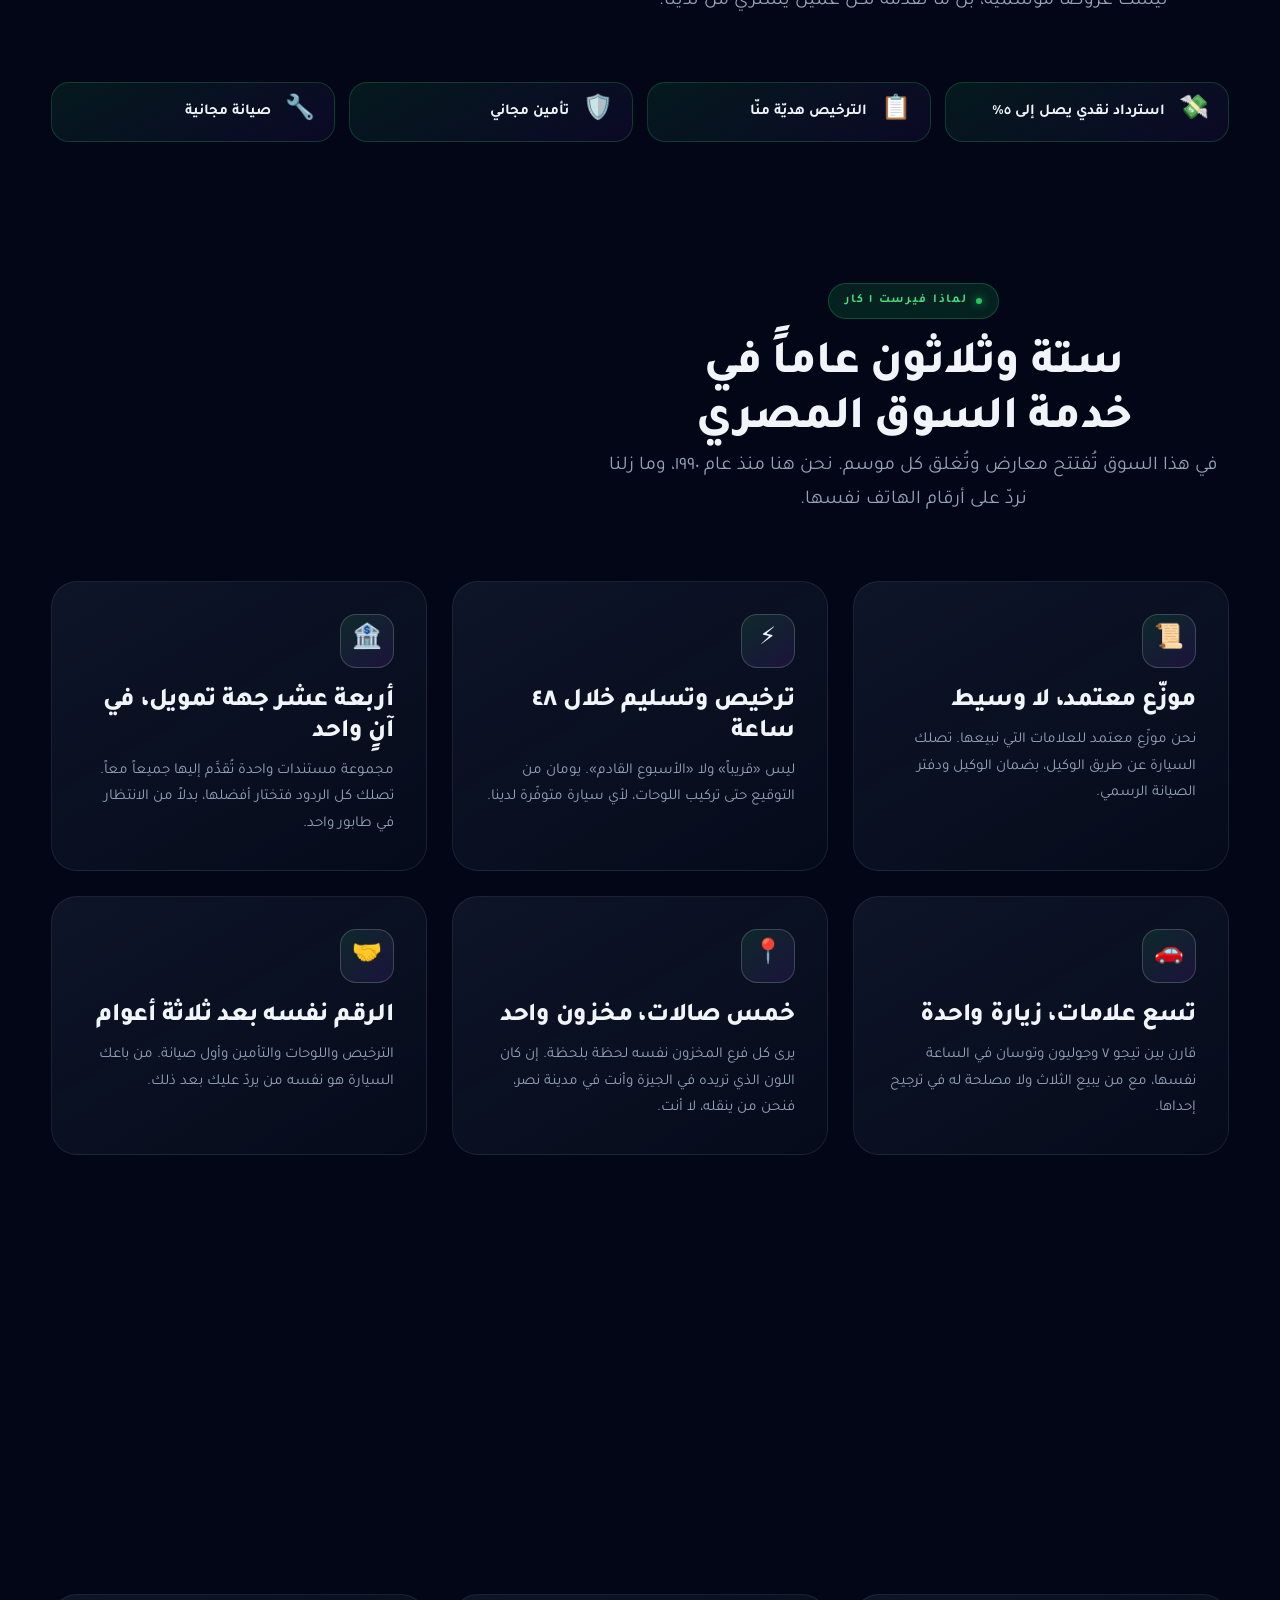
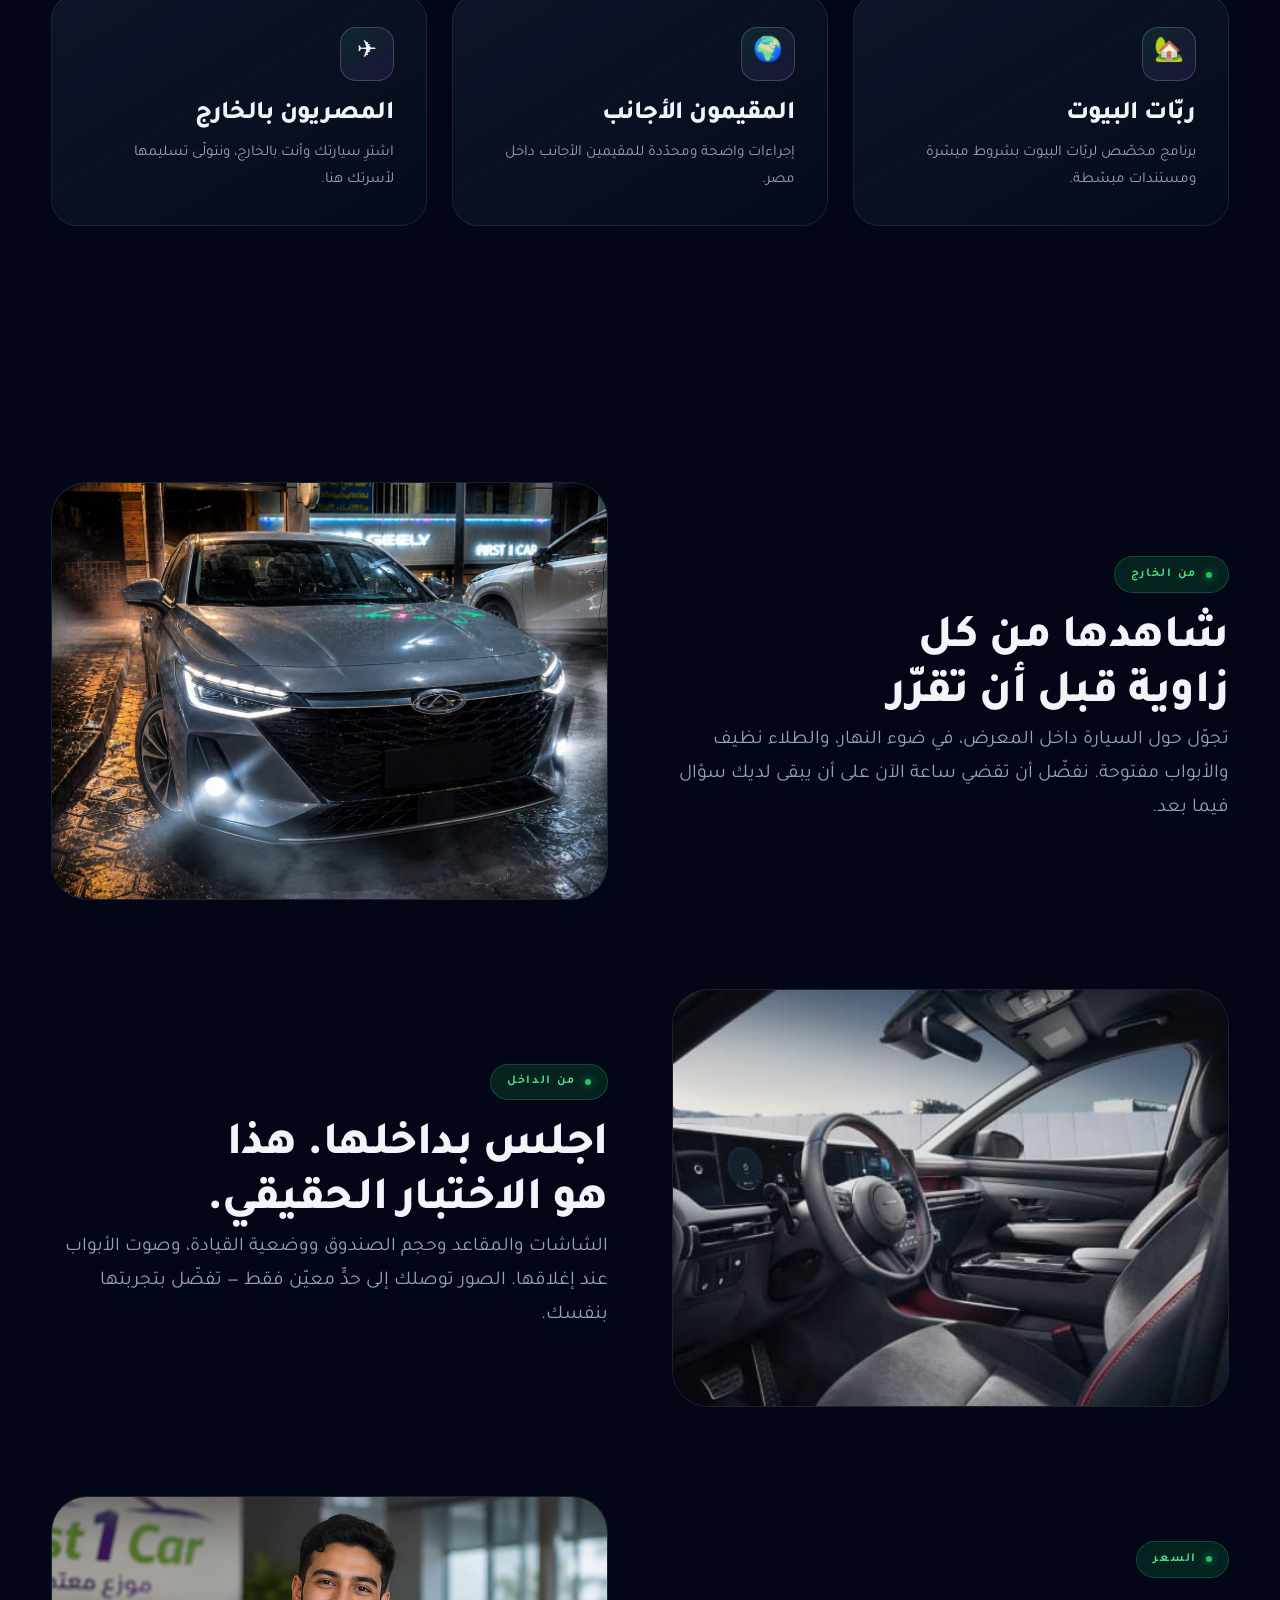
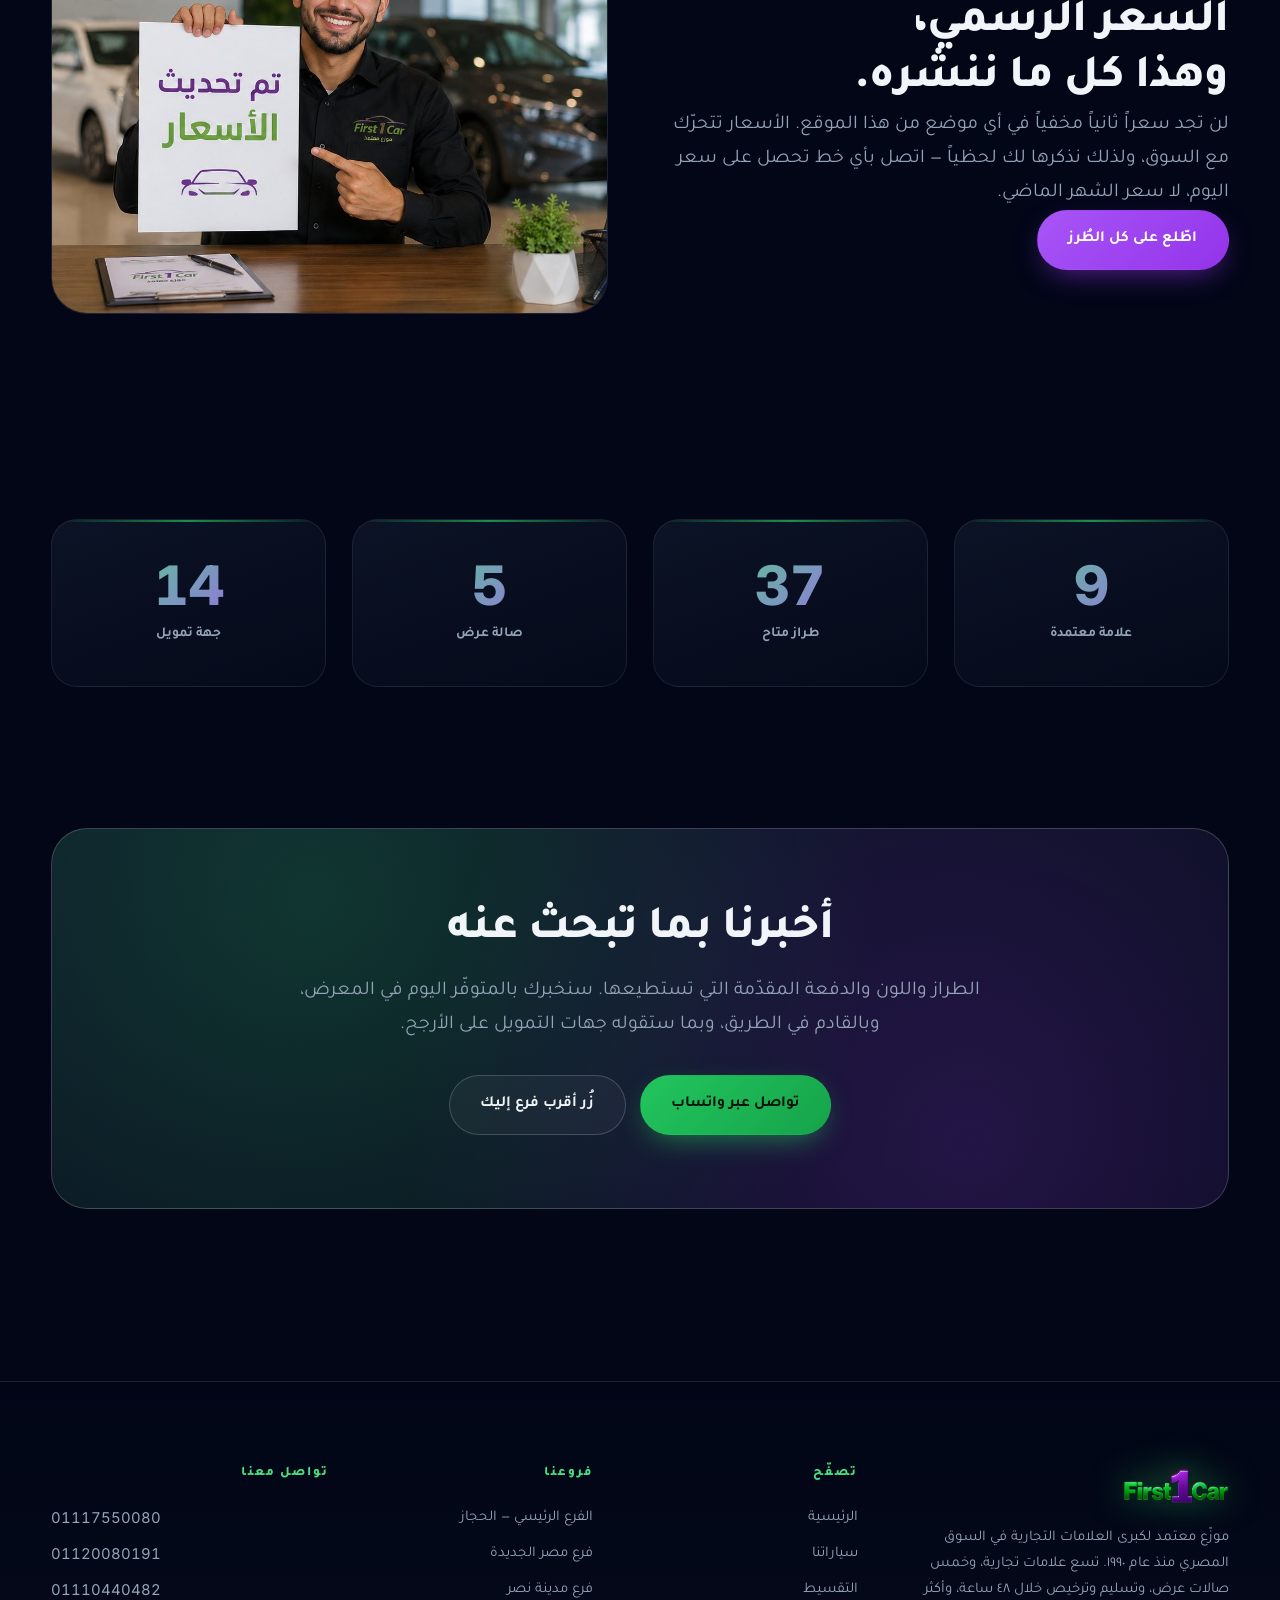
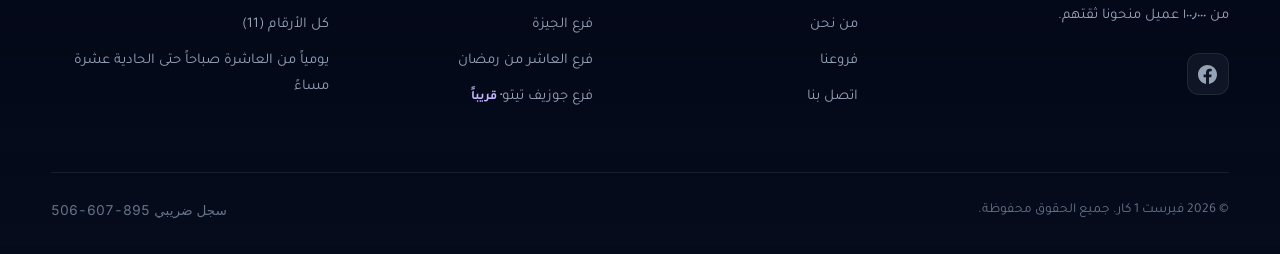
==== commit e243abf2: "Put real maps on the branch cards, and add structured data Heading - "Thirty-six years is the whole " ====
--- a/index.html
+++ b/index.html
@@ -140,7 +140,7 @@
     <div class="shell">
       <div class="section-head center reveal">
         <span class="eyebrow" data-en="Why First 1 Car">لماذا فيرست ١ كار</span>
-        <h2 data-en="Thirty-six years is the whole argument">ستة وثلاثون عاماً هي الحجّة كلّها</h2>
+        <h2 data-en="Thirty-six years serving the Egyptian market">ستة وثلاثون عاماً في خدمة السوق المصري</h2>
         <p class="lead" data-en="In this market, showrooms open and close every season. We have been here since 1990, and we still answer the same telephone numbers.">
           في هذا السوق تُفتتح معارض وتُغلق كل موسم. نحن هنا منذ عام ١٩٩٠،
           وما زلنا نردّ على أرقام الهاتف نفسها.
--- a/assets/css/pages.css
+++ b/assets/css/pages.css
@@ -269,25 +269,86 @@
 /* ══ BRANCHES ═══════════════════════════════════════════════════════════ */
 .branch-card{padding:0;overflow:hidden;display:flex;flex-direction:column}
 .branch-map{
-  aspect-ratio:16/9;background:linear-gradient(150deg,var(--bg-3),var(--bg-2));
-  position:relative;display:grid;place-items:center;border-bottom:1px solid var(--border);
+  aspect-ratio:16/9;background:var(--bg-2);
+  position:relative;display:block;border-bottom:1px solid var(--border);
   overflow:hidden;
 }
-/* faint street-grid pattern behind the pin */
-.branch-map::before{
-  content:"";position:absolute;inset:0;opacity:.5;
+
+/* ── The drawn fallback the live map sits over ─────────────────────────
+   Also what a branch shows before it has coordinates.                   */
+.map-fallback{
+  position:absolute;inset:0;
+  background:linear-gradient(150deg,var(--bg-3),var(--bg-2));
+}
+/* a street grid, with two wider roads crossing near the marker, so the
+   panel reads as a map rather than as graph paper */
+.map-fallback::before{
+  content:"";position:absolute;inset:0;opacity:.55;
   background-image:
-    linear-gradient(rgba(148,163,184,.09) 1px,transparent 1px),
-    linear-gradient(90deg,rgba(148,163,184,.09) 1px,transparent 1px);
-  background-size:34px 34px;
-  mask-image:radial-gradient(circle at 50% 50%,#000,transparent 78%);
-  -webkit-mask-image:radial-gradient(circle at 50% 50%,#000,transparent 78%);
-}
-.pin{
-  position:relative;z-index:2;font-size:2.5rem;
-  filter:drop-shadow(0 8px 18px rgba(34,197,94,.6));
-  animation:hover 3.6s ease-in-out infinite;
-}
+    linear-gradient(rgba(148,163,184,.085) 1px,transparent 1px),
+    linear-gradient(90deg,rgba(148,163,184,.085) 1px,transparent 1px),
+    linear-gradient(rgba(148,163,184,.14) 2px,transparent 2px),
+    linear-gradient(90deg,rgba(148,163,184,.14) 2px,transparent 2px);
+  background-size:34px 34px,34px 34px,170px 170px,170px 170px;
+  background-position:0 0,0 0,0 44%,46% 0;
+  mask-image:radial-gradient(circle at 50% 50%,#000 30%,transparent 82%);
+  -webkit-mask-image:radial-gradient(circle at 50% 50%,#000 30%,transparent 82%);
+}
+/* a faint green wash under the marker, like a highlighted district */
+.map-fallback::after{
+  content:"";position:absolute;top:50%;left:50%;
+  width:180px;height:180px;margin:-90px 0 0 -90px;border-radius:50%;
+  background:radial-gradient(circle,rgba(34,197,94,.13),transparent 68%);
+}
+
+/* ── The live map ─────────────────────────────────────────────────────
+   Invert plus a 180° hue rotation is the standard way to render a
+   light-tiled map dark without an API key; the rest of the chain tones
+   it back toward the page's palette. It fades in only once the frame
+   reports loaded, so a blocked embed leaves the fallback showing.       */
+.map-frame{
+  position:absolute;inset:0;width:100%;height:100%;border:0;
+  pointer-events:none;                 /* the panel itself is the link */
+  opacity:0;transition:opacity .9s var(--ease),filter .6s var(--ease);
+  filter:invert(91%) hue-rotate(180deg) saturate(.72) contrast(.92) brightness(.94);
+}
+.maps-ok .map-frame.ready{opacity:1}
+.branch-map.is-live:hover .map-frame{
+  filter:invert(88%) hue-rotate(180deg) saturate(.95) contrast(1) brightness(1.02);
+}
+
+/* ── The marker ──────────────────────────────────────────────────────
+   Drawn rather than an emoji, so it carries the brand green and can
+   pulse. Sits above the map, centred on the branch.                     */
+.pin-mark{
+  position:absolute;top:50%;left:50%;z-index:3;
+  width:20px;height:20px;margin:-26px 0 0 -10px;
+  border-radius:50% 50% 50% 0;transform:rotate(-45deg);
+  background:linear-gradient(135deg,var(--green-2),var(--green));
+  box-shadow:0 6px 16px -4px rgba(0,0,0,.8), 0 0 22px -4px rgba(34,197,94,.85);
+}
+.pin-mark i{
+  position:absolute;top:6px;left:6px;width:8px;height:8px;border-radius:50%;
+  background:var(--bg);
+}
+/* the ring that breathes out from the marker */
+.pin-mark::after{
+  content:"";position:absolute;top:50%;left:50%;width:20px;height:20px;
+  margin:-10px 0 0 -10px;border-radius:50%;
+  border:2px solid rgba(34,197,94,.6);
+  animation:pinPulse 2.6s ease-out infinite;
+}
+@keyframes pinPulse{
+  0%{transform:scale(1);opacity:.85}
+  100%{transform:scale(3.2);opacity:0}
+}
+.pin-mark.soon{
+  background:linear-gradient(135deg,var(--violet-2),var(--violet));
+  box-shadow:0 6px 16px -4px rgba(0,0,0,.8), 0 0 22px -4px rgba(147,51,234,.85);
+}
+.pin-mark.soon::after{border-color:rgba(147,51,234,.55)}
+
+@media (prefers-reduced-motion:reduce){ .pin-mark::after{animation:none;opacity:0} }
 .branch-body{padding:1.5rem;display:flex;flex-direction:column;gap:.85rem;flex:1}
 .branch-body h3{margin:0}
 .branch-row{display:flex;align-items:flex-start;gap:.7rem;font-size:.93rem;color:var(--muted)}
@@ -399,12 +460,17 @@
   box-shadow:inset 0 1px 0 rgba(255,255,255,.06);
   transition:transform var(--tr),border-color var(--tr),box-shadow var(--tr);
 }
-.bplate.img{background:#fff;padding:0 .85rem;border-color:rgba(255,255,255,.2)}
-.bplate.img img{max-height:34px;max-width:112px;width:auto;object-fit:contain}
+/* A logo fills its plate rather than being capped in one axis: these marks
+   range from a tall Changan badge to a very wide Haval wordmark, and a
+   single cap would leave one of them tiny. */
+.bplate.img{background:#fff;padding:.42rem .85rem;border-color:rgba(255,255,255,.2);max-width:168px}
+.bplate.img img{max-height:100%;max-width:100%;width:auto;object-fit:contain}
 .bplate.sm{height:40px;font-size:.88rem;padding:0 .9rem;border-radius:11px}
-.bplate.sm.img img{max-height:26px;max-width:88px}
-.bplate.lg{height:64px;font-size:1.3rem;padding:0 1.5rem;border-radius:16px}
-.bplate.lg.img img{max-height:42px;max-width:140px}
+.bplate.sm.img{padding:.3rem .6rem}
+.bplate.lg{height:76px;font-size:1.3rem;padding:0 1.5rem;border-radius:16px}
+/* a very wide wordmark (Haval) would otherwise stretch its plate to twice
+   the width of the rest and break the row's rhythm */
+.bplate.lg.img{padding:.6rem 1.1rem;min-width:132px;max-width:196px}
 
 a:hover > .bplate,.marquee-item:hover .bplate{
   transform:translateY(-3px);
